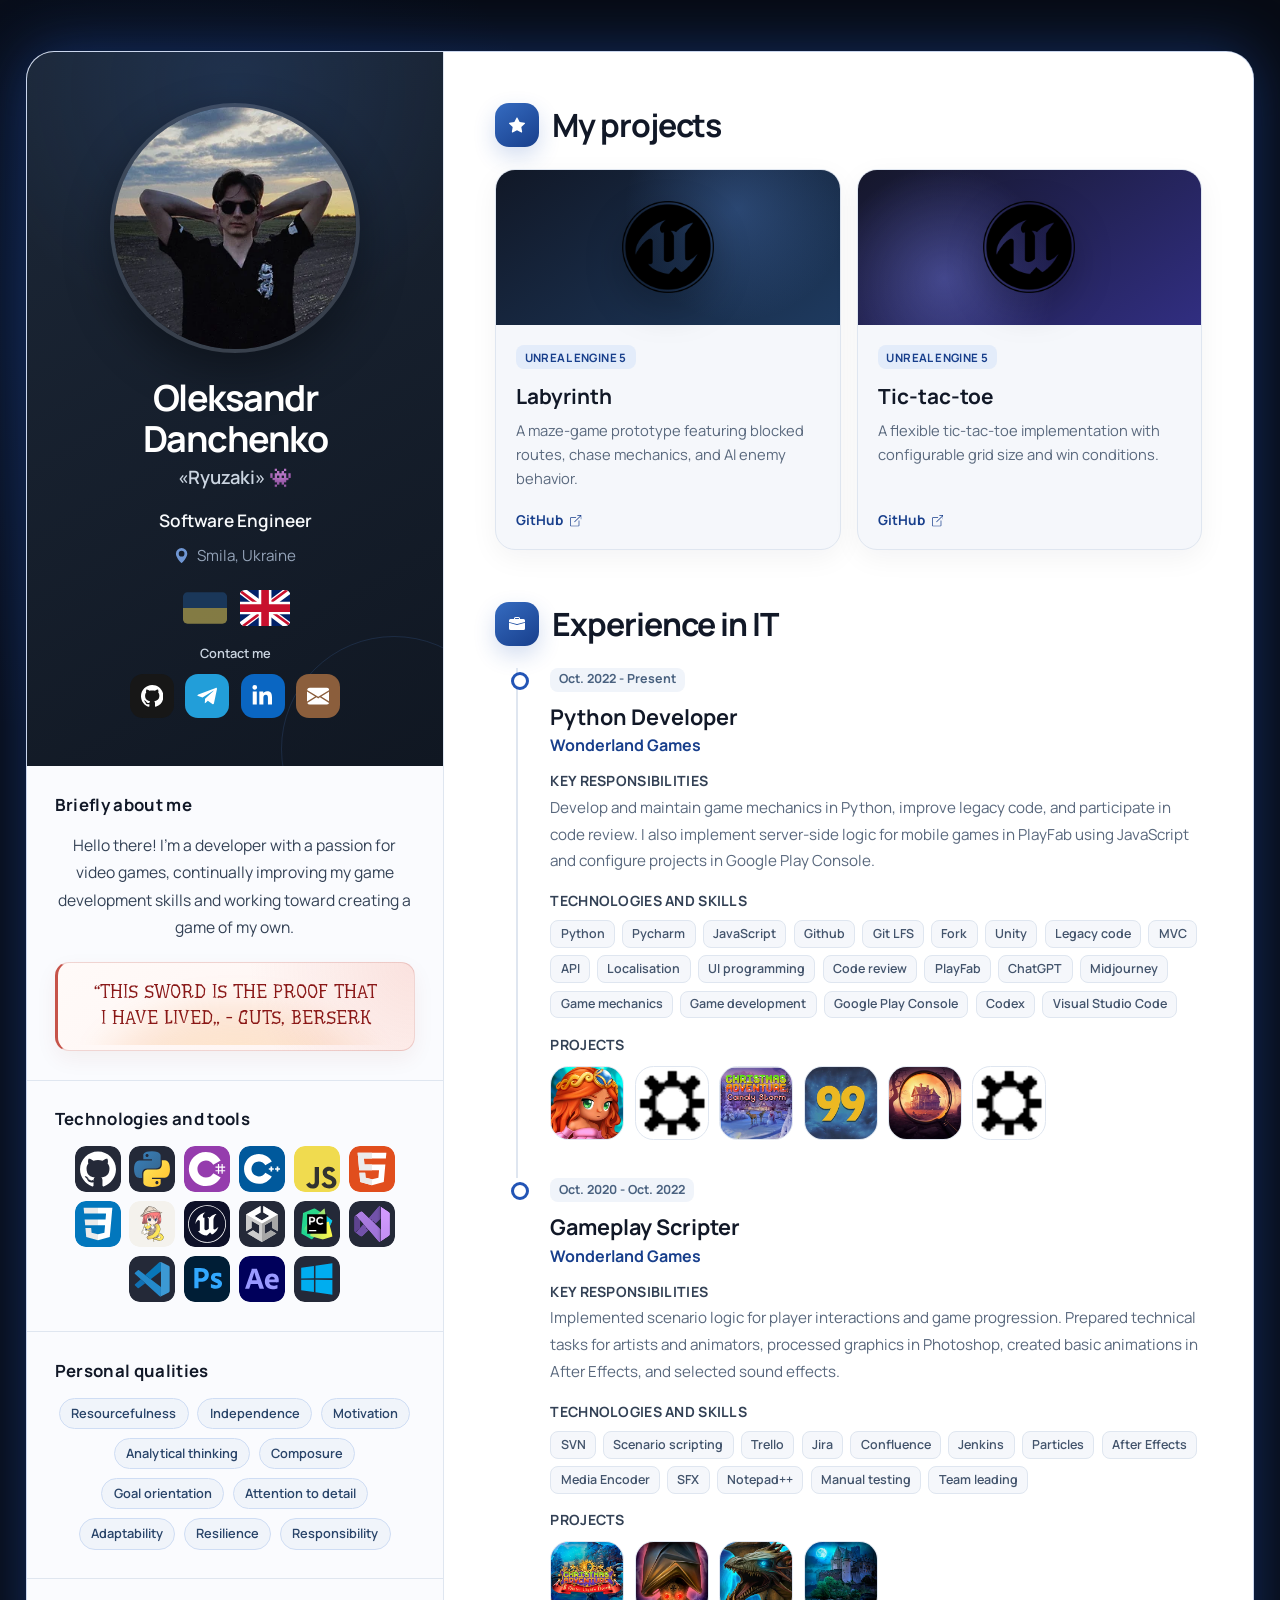
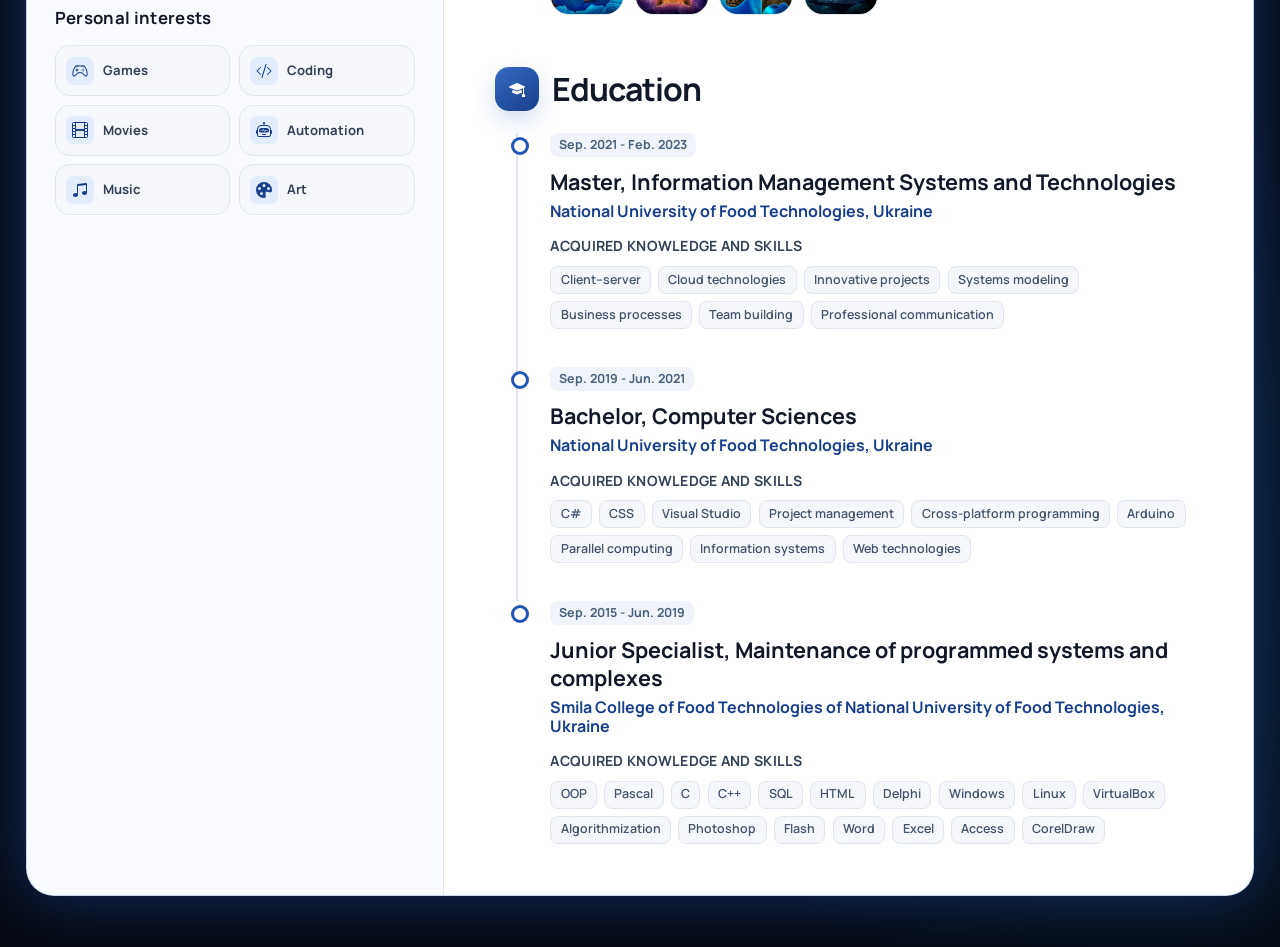
==== index.html @ a523bdf3 "Replace external icon resources with local SVGs - replaced Font Awesome, flags, and technology icons" ====
<!DOCTYPE html>
<html lang="en">

<head>
	<meta charset="UTF-8">
	<title id="title">Ryuzaki — Software Engineer</title>
	<link rel="icon" type="image/png" href="/res/img/icon.png">
	<meta name="viewport" content="width=device-width, initial-scale=1">
	<meta name="description" content="Portfolio and CV of Oleksandr Danchenko, a software engineer and game developer.">
	<meta name="theme-color" content="#0b1220">
	<link rel="preload" href="/config.json" as="fetch" crossorigin>
	<link rel="preload" href="/res/texts/en/texts.xml" as="fetch" type="application/xml" crossorigin>
	<link rel="preconnect" href="https://fonts.googleapis.com">
	<link rel="preconnect" href="https://fonts.gstatic.com" crossorigin>
	<link rel="stylesheet"
		href="https://fonts.googleapis.com/css2?family=Manrope:wght@400;500;600;700&amp;family=Underdog&amp;display=swap">
	<link rel="stylesheet" href="/style.css">
	<script src="/res/scripts/texts.js" async></script>
	<script src="/res/scripts/ambient.js" defer></script>
	<script src="/res/scripts/reveal.js" defer></script>
</head>

<body>
	<div class="wrapper">
		<aside class="intro" aria-label="Profile">
			<header class="profile">
				<div class="photo">
					<img src="/res/img/avatar.webp"
						srcset="/res/img/avatar-320.webp 320w, /res/img/avatar.webp 512w"
						sizes="(max-width: 680px) 150px, (max-width: 980px) 170px, 250px"
						alt="Oleksandr Danchenko" width="512" height="512" fetchpriority="high">
				</div>
				<div class="bio">
					<h1 class="name" id="profile_bio_name"></h1>
					<p class="nick" id="profile_bio_nick"></p>
					<p class="profession" id="profile_bio_profession"></p>
					<div class="location">
						<svg class="icon" aria-hidden="true" focusable="false"><use href="/res/icons/site-icons.svg#location"></use></svg>
						<span id="profile_bio_location"></span>
					</div>
				</div>
				<div class="languages" role="group" aria-label="Вибір мови / Language selection">
					<button type="button" id="language_uk" data-language="uk"
						aria-label="Українська" aria-pressed="false" title="Українська">
						<img src="/res/icons/flags/ua.svg" alt="" width="48" height="34" aria-hidden="true">
					</button>
					<button type="button" id="language_en" data-language="en"
						aria-label="English" aria-pressed="false" title="English">
						<img src="/res/icons/flags/gb.svg" alt="" width="48" height="34" aria-hidden="true">
					</button>
				</div>
				<nav class="hero-contact" id="contact" aria-labelledby="intro_follow">
					<h2 class="title" id="intro_follow"></h2>
					<div class="box">
						<a class="github" href="https://github.com/ryuzak-i" target="_blank"
							rel="noopener noreferrer" aria-label="GitHub">
							<svg class="icon" aria-hidden="true" focusable="false"><use href="/res/icons/site-icons.svg#github"></use></svg>
						</a>
						<a class="telegram" href="https://t.me/ryu_zakl" target="_blank"
							rel="noopener noreferrer" aria-label="Telegram">
							<svg class="icon" aria-hidden="true" focusable="false"><use href="/res/icons/site-icons.svg#telegram"></use></svg>
						</a>
						<a class="linkedin" href="https://www.linkedin.com/in/ryu-zaki/" target="_blank"
							rel="noopener noreferrer" aria-label="LinkedIn">
							<svg class="icon" aria-hidden="true" focusable="false"><use href="/res/icons/site-icons.svg#linkedin"></use></svg>
						</a>
						<!-- https://www.mikemustaine.com/mmtools/files/mailTo.html -->
						<a class="mail"
							href="&#77;&#97;&#73;&#108;&#84;&#111;&#58;&#100;&#97;&#110;&#99;&#104;&#101;&#110;&#107;&#111;&#46;&#111;&#108;&#101;&#107;&#115;&#97;&#110;&#100;&#114;&#46;&#121;&#117;&#114;&#105;&#121;&#111;&#118;&#121;&#99;&#104;&#64;&#103;&#109;&#97;&#105;&#108;&#46;&#99;&#111;&#109;"
							aria-label="Email">
							<svg class="icon" aria-hidden="true" focusable="false"><use href="/res/icons/site-icons.svg#email"></use></svg>
						</a>
					</div>
				</nav>
			</header>
			<div class="intro-section about">
				<h2 class="title" id="intro_about"></h2>
				<p class="paragraph" id="intro_about_text"></p>
				<blockquote class="quote">
					<button type="button" class="quote-trigger" id="ambient_toggle" aria-pressed="false">
						<span id="intro_quote"></span>
					</button>
				</blockquote>
				<audio id="ambient" preload="none" loop>
					<source src="/res/audio/ambient.ogg" type="audio/ogg">
				</audio>
			</div>
			<div class="intro-section tech_stack">
				<h2 class="title" id="intro_tech_stack"></h2>
				<ul class="list">
					<li><img src="/res/icons/technologies/github.svg" alt="GitHub"></li>
					<li><img src="/res/icons/technologies/python.svg" alt="Python"></li>
					<li><img src="/res/icons/technologies/csharp.svg" alt="C#"></li>
					<li><img src="/res/icons/technologies/cpp.svg" alt="C++"></li>
					<li><img src="/res/icons/technologies/javascript.svg" alt="JavaScript"></li>
					<li><img src="/res/icons/technologies/html.svg" alt="HTML"></li>
					<li><img src="/res/icons/technologies/css.svg" alt="CSS"></li>
					<li><img src="/res/icons/technologies/renpy.svg" alt="Ren'Py"></li>
					<li><img src="/res/icons/technologies/unreal-engine.svg" alt="Unreal Engine"></li>
					<li><img src="/res/icons/technologies/unity.svg" alt="Unity"></li>
					<li><img src="/res/icons/technologies/pycharm.svg" alt="PyCharm"></li>
					<li><img src="/res/icons/technologies/visual-studio.svg" alt="Visual Studio"></li>
					<li><img src="/res/icons/technologies/vscode.svg" alt="Visual Studio Code"></li>
					<li><img src="/res/icons/technologies/photoshop.svg" alt="Photoshop"></li>
					<li><img src="/res/icons/technologies/after-effects.svg" alt="After Effects"></li>
					<li><img src="/res/icons/technologies/windows.svg" alt="Windows"></li>
				</ul>
			</div>
			<div class="intro-section soft_skills">
				<h2 class="title" id="intro_soft_skills"></h2>
				<ul class="list">
					<li id="intro_soft_skill_1"></li>
					<li id="intro_soft_skill_2"></li>
					<li id="intro_soft_skill_3"></li>
					<li id="intro_soft_skill_4"></li>
					<li id="intro_soft_skill_5"></li>
					<li id="intro_soft_skill_6"></li>
					<li id="intro_soft_skill_7"></li>
					<li id="intro_soft_skill_8"></li>
					<li id="intro_soft_skill_9"></li>
					<li id="intro_soft_skill_10"></li>
				</ul>
			</div>
			<div class="intro-section interests">
				<h2 class="title" id="detail_interests"></h2>
				<ul class="favor-list">
					<li>
						<svg class="icon" aria-hidden="true" focusable="false"><use href="/res/icons/site-icons.svg#games"></use></svg>
						<span id="detail_interests_games"></span>
					</li>
					<li>
						<svg class="icon" aria-hidden="true" focusable="false"><use href="/res/icons/site-icons.svg#coding"></use></svg>
						<span id="detail_interests_coding"></span>
					</li>
					<li>
						<svg class="icon" aria-hidden="true" focusable="false"><use href="/res/icons/site-icons.svg#movies"></use></svg>
						<span id="detail_interests_movies"></span>
					</li>
					<li>
						<svg class="icon" aria-hidden="true" focusable="false"><use href="/res/icons/site-icons.svg#technology"></use></svg>
						<span id="detail_interests_technologies"></span>
					</li>
					<li>
						<svg class="icon" aria-hidden="true" focusable="false"><use href="/res/icons/site-icons.svg#music"></use></svg>
						<span id="detail_interests_music"></span>
					</li>
					<li>
						<svg class="icon" aria-hidden="true" focusable="false"><use href="/res/icons/site-icons.svg#art"></use></svg>
						<span id="detail_interests_art"></span>
					</li>
				</ul>
			</div>
		</aside>
		<main class="detail">
			<section class="detail-section my_projects" aria-labelledby="detail_projects">
				<div class="detail-title">
					<div class="title-icon">
						<svg class="icon" aria-hidden="true" focusable="false"><use href="/res/icons/site-icons.svg#projects"></use></svg>
					</div>
					<h2 id="detail_projects"></h2>
				</div>
				<div class="detail-content project-grid">
					<article class="project">
						<a class="project-card" href="https://github.com/ryuzak-i/UE5_Labyrinth" target="_blank"
							rel="noopener noreferrer" aria-label="Labyrinth on GitHub">
							<div class="project-visual">
								<img src="/res/img/projects/other/unreal_engine.webp" alt="" width="256"
									height="256" decoding="async">
							</div>
							<div class="project-content">
								<span class="project-stack" id="detail_projects_1_engine"></span>
								<h3 class="project-title" id="detail_projects_1_title"></h3>
								<p class="project-description" id="detail_projects_1_descr"></p>
								<span class="project-cta"><span id="detail_projects_1_source"></span> <svg class="icon" aria-hidden="true" focusable="false"><use href="/res/icons/site-icons.svg#external-link"></use></svg></span>
							</div>
						</a>
					</article>
					<article class="project">
						<a class="project-card" href="https://github.com/ryuzak-i/UE5_TicTacToe" target="_blank"
							rel="noopener noreferrer" aria-label="Tic-tac-toe on GitHub">
							<div class="project-visual">
								<img src="/res/img/projects/other/unreal_engine.webp" alt="" width="256"
									height="256" loading="lazy" decoding="async">
							</div>
							<div class="project-content">
								<span class="project-stack" id="detail_projects_2_engine"></span>
								<h3 class="project-title" id="detail_projects_2_title"></h3>
								<p class="project-description" id="detail_projects_2_descr"></p>
								<span class="project-cta"><span id="detail_projects_2_source"></span> <svg class="icon" aria-hidden="true" focusable="false"><use href="/res/icons/site-icons.svg#external-link"></use></svg></span>
							</div>
						</a>
					</article>
				</div>
			</section>
			<div class="detail-section work">
				<div class="detail-title">
					<div class="title-icon">
						<svg class="icon" aria-hidden="true" focusable="false"><use href="/res/icons/site-icons.svg#work"></use></svg>
					</div>
					<h2 id="detail_work"></h2>
				</div>
				<div class="detail-content">
					<div class="timeline-block">
						<time id="detail_work_2_time"></time>
						<h3 id="detail_work_2_title"></h3>
						<a href="https://www.wonderland-games.com/" target="_blank" rel="noopener noreferrer">
							<p id="detail_work_2_subtitle_1"></p>
						</a>
						<p class="mid" id="detail_work_2_subtitle_2"></p>
						<p class="mida" id="detail_work_2_about"></p>
						<p class="mid" id="detail_work_2_subtitle_3"></p>
						<ul class="list">
							<li id="detail_work_2_skill_1"></li>
							<li id="detail_work_2_skill_2"></li>
							<li id="detail_work_2_skill_3"></li>
							<li id="detail_work_2_skill_4"></li>
							<li id="detail_work_2_skill_5"></li>
							<li id="detail_work_2_skill_6"></li>
							<li id="detail_work_2_skill_7"></li>
							<li id="detail_work_2_skill_8"></li>
							<li id="detail_work_2_skill_9"></li>
							<li id="detail_work_2_skill_10"></li>
							<li id="detail_work_2_skill_11"></li>
							<li id="detail_work_2_skill_12"></li>
							<li id="detail_work_2_skill_13"></li>
							<li id="detail_work_2_skill_14"></li>
							<li id="detail_work_2_skill_15"></li>
							<li id="detail_work_2_skill_16"></li>
							<li id="detail_work_2_skill_17"></li>
							<li id="detail_work_2_skill_18"></li>
							<li id="detail_work_2_skill_19"></li>
							<li id="detail_work_2_skill_20"></li>
							<li id="detail_work_2_skill_21"></li>
						</ul>
						<p class="mid" id="detail_work_2_subtitle_4"></p>
						<ul class="p_list">
							<li>
								<a href="https://www.wonderland-games.com/projects/the-dungeon-chronicles/"
									target="_blank" rel="noopener noreferrer">
									<img src="/res/img/projects/wonderland games/dungeon.webp"
										alt="The Dungeon Chronicles" width="256" height="256" loading="lazy" decoding="async">
								</a>
							</li>
							<li>
								<img src="/res/img/projects/wonderland games/mengine.webp" alt="Camelot 3"
									width="256" height="256" loading="lazy" decoding="async">
							</li>
							<li>
								<a href="https://www.wonderland-games.com/projects/christmas-adventure-candy-storm/"
									target="_blank" rel="noopener noreferrer">
									<img src="/res/img/projects/wonderland games/christmas.webp"
										alt="Christmas Adventure: Candy Storm" width="256" height="256" loading="lazy" decoding="async">
								</a>
							</li>
							<li>
								<a href="https://www.wonderland-games.com/projects/numberphile/" target="_blank"
									rel="noopener noreferrer">
									<img src="/res/img/projects/wonderland games/numberphile.webp"
										alt="Numberphile" width="256" height="256" loading="lazy" decoding="async">
								</a>
							</li>
							<li>
								<a href="https://www.wonderland-games.com/projects/the-wisbey-mystery/" target="_blank"
									rel="noopener noreferrer">
									<img src="/res/img/projects/wonderland games/wisbey.webp"
										alt="The Wisbey Mystery" width="256" height="256" loading="lazy" decoding="async">
								</a>
							</li>
							<li>
								<img src="/res/img/projects/wonderland games/mengine.webp" alt="Marjorie"
									width="256" height="256" loading="lazy" decoding="async">
							</li>
						</ul>
					</div>
					<div class="timeline-block">
						<time id="detail_work_1_time"></time>
						<h3 id="detail_work_1_title"></h3>
						<a href="https://www.wonderland-games.com/" target="_blank" rel="noopener noreferrer">
							<p id="detail_work_1_subtitle_1"></p>
						</a>
						<p class="mid" id="detail_work_1_subtitle_2"></p>
						<p class="mida" id="detail_work_1_about"></p>
						<p class="mid" id="detail_work_1_subtitle_3"></p>
						<ul class="list">
							<li id="detail_work_1_skill_1"></li>
							<li id="detail_work_1_skill_2"></li>
							<li id="detail_work_1_skill_3"></li>
							<li id="detail_work_1_skill_4"></li>
							<li id="detail_work_1_skill_5"></li>
							<li id="detail_work_1_skill_6"></li>
							<li id="detail_work_1_skill_7"></li>
							<li id="detail_work_1_skill_8"></li>
							<li id="detail_work_1_skill_9"></li>
							<li id="detail_work_1_skill_10"></li>
							<li id="detail_work_1_skill_11"></li>
							<li id="detail_work_1_skill_12"></li>
							<li id="detail_work_1_skill_13"></li>
						</ul>
						<p class="mid" id="detail_work_1_subtitle_4"></p>
						<ul class="p_list">
							<li>
								<a href="https://www.wonderland-games.com/projects/christmas-adventures-a-winter-nights-dream/"
									target="_blank" rel="noopener noreferrer">
									<img src="/res/img/projects/wonderland games/christmas_2.webp"
										alt="Christmas Adventures: A Winter Night’s Dream" width="256" height="256" loading="lazy" decoding="async">
								</a>
							</li>
							<li>
								<a href="https://www.wonderland-games.com/projects/pride-and-prejudice-blood-ties/"
									target="_blank" rel="noopener noreferrer">
									<img src="/res/img/projects/wonderland games/vampires.webp"
										alt="Pride and Prejudice: Blood Ties" width="256" height="256" loading="lazy" decoding="async">
								</a>
							</li>
							<li>
								<a href="https://www.wonderland-games.com/projects/camelot/" target="_blank"
									rel="noopener noreferrer">
									<img src="/res/img/projects/wonderland games/camelot.webp"
										alt="Camelot: Wrath of the Green Knight" width="256" height="256" loading="lazy" decoding="async">
								</a>
							</li>
							<li>
								<a href="https://www.wonderland-games.com/projects/camelot-2-the-holy-grail/"
									target="_blank" rel="noopener noreferrer">
									<img src="/res/img/projects/wonderland games/camelot_2.webp"
										alt="Camelot 2: The Holy Grail" width="256" height="256" loading="lazy" decoding="async">
								</a>
							</li>
						</ul>
					</div>
				</div>
			</div>
			<div class="detail-section edu">
				<div class="detail-title">
					<div class="title-icon">
						<svg class="icon" aria-hidden="true" focusable="false"><use href="/res/icons/site-icons.svg#education"></use></svg>
					</div>
					<h2 id="detail_education"></h2>
				</div>
				<div class="detail-content">
					<div class="timeline-block">
						<time id="detail_education_3_time"></time>
						<h3 id="detail_education_3_title"></h3>
						<a href="https://nuft.edu.ua/" target="_blank" rel="noopener noreferrer">
							<p id="detail_education_3_subtitle_1"></p>
						</a>
						<p class="mid" id="detail_education_3_subtitle_2"></p>
						<ul class="list">
							<li id="detail_education_3_skill_1"></li>
							<li id="detail_education_3_skill_2"></li>
							<li id="detail_education_3_skill_3"></li>
							<li id="detail_education_3_skill_4"></li>
							<li id="detail_education_3_skill_5"></li>
							<li id="detail_education_3_skill_6"></li>
							<li id="detail_education_3_skill_7"></li>
						</ul>
					</div>
					<div class="timeline-block">
						<time id="detail_education_2_time"></time>
						<h3 id="detail_education_2_title"></h3>
						<a href="https://nuft.edu.ua/" target="_blank" rel="noopener noreferrer">
							<p id="detail_education_2_subtitle_1"></p>
						</a>
						<p class="mid" id="detail_education_2_subtitle_2"></p>
						<ul class="list">
							<li id="detail_education_2_skill_1"></li>
							<li id="detail_education_2_skill_2"></li>
							<li id="detail_education_2_skill_3"></li>
							<li id="detail_education_2_skill_4"></li>
							<li id="detail_education_2_skill_5"></li>
							<li id="detail_education_2_skill_6"></li>
							<li id="detail_education_2_skill_7"></li>
							<li id="detail_education_2_skill_8"></li>
							<li id="detail_education_2_skill_9"></li>
						</ul>
					</div>
					<div class="timeline-block">
						<time id="detail_education_1_time"></time>
						<h3 id="detail_education_1_title"></h3>
						<a href="https://www.stxt.com.ua/" target="_blank" rel="noopener noreferrer">
							<p id="detail_education_1_subtitle_1"></p>
						</a>
						<p class="mid" id="detail_education_1_subtitle_2"></p>
						<ul class="list">
							<li id="detail_education_1_skill_1"></li>
							<li id="detail_education_1_skill_2"></li>
							<li id="detail_education_1_skill_3"></li>
							<li id="detail_education_1_skill_4"></li>
							<li id="detail_education_1_skill_5"></li>
							<li id="detail_education_1_skill_6"></li>
							<li id="detail_education_1_skill_7"></li>
							<li id="detail_education_1_skill_8"></li>
							<li id="detail_education_1_skill_9"></li>
							<li id="detail_education_1_skill_10"></li>
							<li id="detail_education_1_skill_11"></li>
							<li id="detail_education_1_skill_12"></li>
							<li id="detail_education_1_skill_13"></li>
							<li id="detail_education_1_skill_14"></li>
							<li id="detail_education_1_skill_15"></li>
							<li id="detail_education_1_skill_16"></li>
							<li id="detail_education_1_skill_17"></li>
						</ul>
					</div>
				</div>
			</div>
			<!-- <div class="detail-section tool-skill">
				<div class="detail-title">
					<div class="title-icon">
						<svg class="icon" aria-hidden="true" focusable="false"><use href="/res/icons/site-icons.svg#tools"></use></svg>
					</div>
					<span id="detail_tools"></span>
				</div>
				<div class="detail-content">
					<ul class="tool-list">
						<li>
							<svg viewbox="0 0 100 100">
								<circle cx="50" cy="50" r="45"></circle>
								<circle class="cbar" cx="50" cy="50" r="45" style="--percent: 0.90"></circle>
							</svg>
							<span class="tl-name" id="detail_tools_github"></span>
						</li>
						<li>
							<svg viewbox="0 0 100 100">
								<circle cx="50" cy="50" r="45"></circle>
								<circle class="cbar" cx="50" cy="50" r="45" style="--percent: 0.85"></circle>
							</svg>
							<span class="tl-name" id="detail_tools_svn"></span>
						</li>
						<li>
							<svg viewbox="0 0 100 100">
								<circle cx="50" cy="50" r="45"></circle>
								<circle class="cbar" cx="50" cy="50" r="45" style="--percent: 0.85"></circle>
							</svg>
							<span class="tl-name" id="detail_tools_photoshop"></span>
						</li>
						<li>
							<svg viewbox="0 0 100 100">
								<circle cx="50" cy="50" r="45"></circle>
								<circle class="cbar" cx="50" cy="50" r="45" style="--percent: 0.90"></circle>
							</svg>
							<span class="tl-name" id="detail_tools_aftereffects"></span>
						</li>
						<li>
							<svg viewbox="0 0 100 100">
								<circle cx="50" cy="50" r="45"></circle>
								<circle class="cbar" cx="50" cy="50" r="45" style="--percent: 0.85"></circle>
							</svg>
							<span class="tl-name" id="detail_tools_jira"></span>
						</li>
						<li>
							<svg viewbox="0 0 100 100">
								<circle cx="50" cy="50" r="45"></circle>
								<circle class="cbar" cx="50" cy="50" r="45" style="--percent: 0.80"></circle>
							</svg>
							<span class="tl-name" id="detail_tools_confluence"></span>
						</li>
						<li>
							<svg viewbox="0 0 100 100">
								<circle cx="50" cy="50" r="45"></circle>
								<circle class="cbar" cx="50" cy="50" r="45" style="--percent: 0.70"></circle>
							</svg>
							<span class="tl-name" id="detail_tools_jenkins"></span>
						</li>
						<li>
							<svg viewbox="0 0 100 100">
								<circle cx="50" cy="50" r="45"></circle>
								<circle class="cbar" cx="50" cy="50" r="45" style="--percent: 0.85"></circle>
							</svg>
							<span class="tl-name" id="detail_tools_playfab"></span>
						</li>
					</ul>
				</div>
			</div> -->
		</main>
	</div>
</body>

</html>
---- style.css ----
:root {
    --page-background: #070b14;
    --surface: #ffffff;
    --surface-soft: #f5f7fb;
    --surface-blue: #f0f4fa;
    --ink: #111827;
    --ink-soft: #334155;
    --muted: #59687d;
    --line: #dfe6f0;
    --accent: #2254b5;
    --accent-dark: #183f8c;
    --accent-soft: #e3ecfa;
    --profile: #101722;
    --profile-soft: #1c2737;
    --glow: rgba(34, 84, 181, 0.48);
    --danger-soft: #fff4f2;
    --danger: #9f1d18;
    --github: #171717;
    --telegram: #229ed9;
    --linkedin: #0a66c2;
    --mail: #8b5e3c;
    --motion-fast: 220ms;
    --motion-base: 320ms;
    --motion-slow: 720ms;
    --ease-standard: cubic-bezier(0.2, 0.8, 0.2, 1);
    --ease-emphasized: cubic-bezier(0.22, 1, 0.36, 1);
}

html {
    scroll-behavior: smooth;
    -webkit-text-size-adjust: 100%;
    font-family: "Manrope", "Segoe UI", sans-serif;
    line-height: 1.15;
    color: var(--ink);
    background: var(--page-background);
}

* {
    box-sizing: border-box;
}

button {
    font: inherit;
}

.icon {
    display: inline-block;
    flex-shrink: 0;
    width: 1em;
    height: 1em;
    fill: currentColor;
    vertical-align: -0.125em;
}

[hidden] {
    display: none !important;
}

body {
    min-height: 100vh;
    margin: 0;
    padding: clamp(1rem, 4vw, 3.5rem) 1rem;
    background:
        radial-gradient(circle at 12% 12%, rgba(34, 84, 181, 0.16), transparent 28rem),
        radial-gradient(circle at 88% 85%, rgba(14, 165, 233, 0.1), transparent 30rem),
        var(--page-background);
}

a {
    color: inherit;
}

a:focus-visible,
button:focus-visible {
    outline: 3px solid #5b83c2;
    outline-offset: 4px;
}

.wrapper {
    display: grid;
    grid-template-columns: minmax(300px, 34%) minmax(0, 1fr);
    width: min(1320px, 96vw);
    margin: 0 auto;
    overflow: hidden;
    border: 1px solid rgba(34, 84, 181, 0.24);
    border-radius: 28px;
    background: var(--surface);
    box-shadow: 0 0 60px var(--glow);
    animation: bg-anim 7s ease-in-out infinite alternate;
}

/* Profile and hero */
.intro {
    min-width: 0;
    border-right: 1px solid var(--line);
    background: #fafbfe;
}

.profile {
    position: relative;
    padding: clamp(2rem, 4vw, 3.5rem) 2rem 3rem;
    overflow: hidden;
    color: white;
    text-align: center;
    background:
        radial-gradient(circle at 50% 5%, rgba(53, 107, 192, 0.18), transparent 16rem),
        linear-gradient(150deg, var(--profile-soft), var(--profile));
}

.profile::after {
    position: absolute;
    right: -4rem;
    bottom: -6rem;
    width: 14rem;
    height: 14rem;
    border: 1px solid rgba(79, 127, 202, 0.18);
    border-radius: 50%;
    content: "";
}

.photo {
    position: relative;
    z-index: 1;
    width: min(250px, 76%);
    margin: 0 auto;
}

.photo img {
    display: block;
    width: 100%;
    height: auto;
    aspect-ratio: 1 / 1;
    object-fit: cover;
    border: 4px solid rgba(255, 255, 255, 0.14);
    border-radius: 50%;
    box-shadow: 0 18px 45px rgba(0, 0, 0, 0.38);
}

.bio {
    position: relative;
    z-index: 1;
}

.bio .name {
    min-height: 1.15em;
    margin: 1.5rem 0 0;
    font-size: clamp(1.8rem, 3vw, 2.25rem);
    line-height: 1.15;
    letter-spacing: -0.04em;
}

.bio .nick {
    min-height: 1.4em;
    margin: 0.45rem 0 0;
    color: #cbd5e1;
    font-size: 1.15rem;
    font-weight: 600;
}

.bio .profession {
    min-height: 1.4em;
    margin: 1.15rem 0 0;
    color: #f8fafc;
    font-size: 1.08rem;
    font-weight: 600;
}

.bio .location {
    display: flex;
    align-items: center;
    justify-content: center;
    gap: 0.45rem;
    min-height: 1.4em;
    margin-top: 0.6rem;
    color: #94a3b8;
    font-size: 0.95rem;
}

.bio .location .icon {
    color: #6f96d3;
}

.languages {
    position: relative;
    z-index: 1;
    display: flex;
    align-items: center;
    justify-content: center;
    gap: 0.8rem;
    margin-top: 1.5rem;
}

.languages button {
    width: 48px;
    height: 34px;
    padding: 0;
    border: 0;
    border-radius: 5px;
    background-color: transparent;
    cursor: pointer;
    filter: saturate(0.55);
    opacity: 0.52;
    transform: scale(0.92);
    transform-origin: center;
    transition: filter var(--motion-base) var(--ease-standard), opacity var(--motion-base) var(--ease-standard), transform var(--motion-base) var(--ease-standard);
}

.languages img {
    display: block;
    width: 100%;
    height: 100%;
    border-radius: inherit;
    object-fit: cover;
}

.languages button:hover {
    filter: saturate(0.8);
    opacity: 0.8;
}

.languages button.is-active {
    filter: none;
    opacity: 1;
    transform: scale(1.06);
}

.languages button:disabled {
    cursor: wait;
}

.hero-contact {
    position: relative;
    z-index: 1;
    margin-top: 1.35rem;
}

.hero-contact .title {
    min-height: 1.25em;
    margin: 0 0 0.75rem;
    color: #cbd5e1;
    font-size: 0.8rem;
    font-weight: 600;
}

/* Left-column sections */
.intro-section {
    padding: 1.8rem 1.75rem;
}

.intro-section + .intro-section {
    border-top: 1px solid var(--line);
}

.intro-section .title {
    min-height: 1.25em;
    margin: 0 0 1rem;
    color: var(--ink);
    font-size: 1.05rem;
    font-weight: 700;
    letter-spacing: 0.02em;
}

.about .paragraph {
    min-height: 7em;
    margin: 0;
    color: var(--ink-soft);
    font-size: 0.98rem;
    line-height: 1.75;
    text-align: center;
}

.about .quote {
    margin: 1.25rem 0 0;
    padding: 0.3rem;
    border: 1px solid rgba(159, 29, 24, 0.16);
    border-left: 3px solid #c65349;
    border-radius: 14px;
    color: rgba(125, 0, 0, 0.9);
    background:
        radial-gradient(circle at 100% 0, rgba(220, 107, 95, 0.14), transparent 45%),
        linear-gradient(145deg, #fffaf8, var(--danger-soft));
    box-shadow: 0 8px 22px rgba(127, 29, 24, 0.06);
    font-family: "Underdog", cursive;
    font-size: clamp(1.05rem, 1.4vw, 1.15rem);
    line-height: 1.45;
    letter-spacing: 0.035em;
    text-align: center;
    text-wrap: balance;
    text-transform: uppercase;
}

.quote-trigger {
    position: relative;
    width: 100%;
    min-height: 3.2em;
    margin: 0;
    padding: 0.8rem 0.85rem;
    overflow: hidden;
    appearance: none;
    border: 0;
    border-radius: 10px;
    color: inherit;
    background: none;
    cursor: pointer;
    font: inherit;
    line-height: inherit;
    text-align: inherit;
    text-transform: inherit;
    touch-action: manipulation;
    transition: filter var(--motion-fast) var(--ease-standard), transform var(--motion-fast) var(--ease-standard);
    animation: burn 1.15s ease-in-out infinite alternate;
}

.quote-trigger::before {
    position: absolute;
    z-index: 0;
    inset: 24% 4% -45%;
    border-radius: 50%;
    background: radial-gradient(
        ellipse at center bottom,
        rgba(255, 196, 91, 0.3),
        rgba(236, 118, 12, 0.14) 45%,
        transparent 72%
    );
    content: "";
    filter: blur(9px);
    pointer-events: none;
    transform-origin: center bottom;
    animation: ember-glow 2.4s ease-in-out infinite alternate;
}

.quote-trigger span {
    position: relative;
    z-index: 1;
}

.quote-trigger:hover {
    filter: saturate(1.12);
}

.quote-trigger:active {
    transform: scale(0.985);
}

.intro-section.tech_stack .list,
.intro-section.soft_skills .list {
    display: flex;
    flex-wrap: wrap;
    justify-content: center;
    gap: 0.55rem;
    margin: 0;
    padding: 0;
    list-style: none;
}

.intro-section.soft_skills .list {
    min-height: 9.5rem;
}

.intro-section.tech_stack .list > li {
    display: flex;
}

.intro-section.tech_stack .list img {
    display: block;
    width: 46px;
    height: 46px;
    border-radius: 11px;
    transform-origin: center;
    transition: transform var(--motion-fast) var(--ease-standard), filter var(--motion-fast) var(--ease-standard);
}

.intro-section.tech_stack .list img:hover {
    filter: brightness(1.06);
    transform: scale(1.07);
}

.intro-section.soft_skills .list > li {
    padding: 0.45rem 0.7rem;
    border: 1px solid #cfddf4;
    border-radius: 999px;
    color: #294469;
    background: var(--surface-blue);
    font-size: 0.8rem;
    font-weight: 600;
    transform-origin: center;
    transition: border-color var(--motion-fast) var(--ease-standard), color var(--motion-fast) var(--ease-standard), transform var(--motion-fast) var(--ease-standard);
}

.intro-section.soft_skills .list > li:hover {
    border-color: #9fb7dc;
    color: var(--accent-dark);
    transform: scale(1.035);
}

.hero-contact .box {
    display: flex;
    justify-content: center;
    gap: 0.7rem;
}

.hero-contact .box a {
    display: inline-flex;
    align-items: center;
    justify-content: center;
    width: 44px;
    height: 44px;
    border-radius: 13px;
    color: white;
    text-decoration: none;
    transform-origin: center;
    transition: border-radius var(--motion-base) var(--ease-standard), transform var(--motion-base) var(--ease-standard), box-shadow var(--motion-base) var(--ease-standard);
}

.hero-contact .box a:hover {
    border-radius: 50%;
    transform: scale(1.08);
    box-shadow: 0 10px 22px rgba(15, 23, 42, 0.18);
}

.hero-contact .box .icon {
    width: 1.4rem;
    height: 1.4rem;
}

.hero-contact .github {
    background: var(--github);
}

.hero-contact .telegram {
    background: var(--telegram);
}

.hero-contact .linkedin {
    background: var(--linkedin);
}

.hero-contact .mail {
    background: var(--mail);
}

/* Main content */
.detail {
    min-width: 0;
    padding: clamp(2rem, 4vw, 3.5rem);
    background: var(--surface);
}

.detail-section {
    scroll-margin-top: 2rem;
}

.detail-section:not(:last-child) {
    margin-bottom: 3.25rem;
}

.detail-title {
    display: flex;
    align-items: center;
    gap: 0.85rem;
}

.detail-title h2 {
    margin: 0;
    color: var(--ink);
    font-size: clamp(1.55rem, 3vw, 2rem);
    line-height: 1.2;
    letter-spacing: -0.035em;
}

.title-icon {
    display: inline-flex;
    flex: 0 0 44px;
    align-items: center;
    justify-content: center;
    width: 44px;
    height: 44px;
    border-radius: 14px;
    color: white;
    background: linear-gradient(145deg, #356bc0, var(--accent-dark));
    box-shadow: 0 9px 22px rgba(34, 84, 181, 0.2);
    transition: border-radius var(--motion-base) var(--ease-standard);
}

.detail-section:hover .title-icon {
    border-radius: 50%;
}

.detail-content {
    margin-top: 1.35rem;
}

/* Featured projects */
.project-grid {
    display: grid;
    grid-template-columns: repeat(2, minmax(0, 1fr));
    gap: 1rem;
}

.project {
    min-width: 0;
}

.project-card {
    display: flex;
    flex-direction: column;
    height: 100%;
    overflow: hidden;
    border: 1px solid var(--line);
    border-radius: 20px;
    background: var(--surface-soft);
    text-decoration: none;
    box-shadow: 0 8px 28px rgba(15, 23, 42, 0.05);
    transform-origin: center;
    transition: border-color var(--motion-base) var(--ease-standard), box-shadow var(--motion-base) var(--ease-standard), transform var(--motion-base) var(--ease-standard);
}

.project-card:hover {
    border-color: #b3c6e5;
    box-shadow: 0 18px 38px rgba(34, 84, 181, 0.12);
    transform: scale(1.015);
}

.project-visual {
    display: flex;
    align-items: center;
    justify-content: center;
    min-height: 155px;
    background:
        radial-gradient(circle at 70% 25%, rgba(79, 127, 202, 0.34), transparent 7rem),
        linear-gradient(145deg, #111827, #1e3a5f);
}

.project:nth-child(2) .project-visual {
    background:
        radial-gradient(circle at 25% 70%, rgba(129, 140, 248, 0.36), transparent 7rem),
        linear-gradient(145deg, #15172b, #312e81);
}

.project-visual img {
    display: block;
    width: 92px;
    height: 92px;
    border-radius: 22px;
    filter: drop-shadow(0 14px 18px rgba(0, 0, 0, 0.28));
    transform-origin: center;
    transition: transform var(--motion-base) var(--ease-emphasized);
}

.project-card:hover .project-visual img {
    transform: scale(1.08);
}

.project-content {
    display: flex;
    flex: 1;
    flex-direction: column;
    align-items: flex-start;
    min-height: 14rem;
    padding: 1.25rem;
}

.project-stack {
    display: inline-flex;
    padding: 0.35rem 0.55rem;
    border-radius: 8px;
    color: var(--accent-dark);
    background: var(--accent-soft);
    font-size: 0.72rem;
    font-weight: 700;
    letter-spacing: 0.035em;
    text-transform: uppercase;
}

.project-title {
    margin: 0.85rem 0 0;
    font-size: 1.3rem;
    line-height: 1.25;
}

.project-description {
    flex: 1;
    margin: 0.55rem 0 0;
    color: var(--muted);
    font-size: 0.92rem;
    line-height: 1.65;
}

.project-cta {
    display: inline-flex;
    align-items: center;
    gap: 0.45rem;
    margin-top: 1rem;
    color: var(--accent-dark);
    font-size: 0.85rem;
    font-weight: 700;
}

.project-cta .icon {
    width: 0.72rem;
    height: 0.72rem;
    transition: transform var(--motion-fast) var(--ease-standard);
}

.project-card:hover .project-cta .icon {
    transform: translate(2px, -2px);
}

/* Experience and education timelines */
.work .detail-content,
.edu .detail-content {
    margin-left: 1.35rem;
}

.timeline-block {
    position: relative;
    padding: 0 0 2.4rem 2rem;
    border-left: 2px solid var(--line);
}

.timeline-block:last-child {
    padding-bottom: 0;
    border-left-color: transparent;
}

.timeline-block::before {
    position: absolute;
    top: 0.25rem;
    left: -7px;
    width: 12px;
    height: 12px;
    border: 3px solid var(--accent);
    border-radius: 50%;
    background: white;
    content: "";
    transition: border-color var(--motion-base) var(--ease-standard), transform var(--motion-base) var(--ease-standard);
}

.timeline-block:hover::before {
    border-color: #5b83c2;
    transform: scale(1.15);
    animation: circle 1.2s infinite;
}

.timeline-block time {
    display: inline-flex;
    padding: 0.3rem 0.55rem;
    border-radius: 8px;
    color: #49617f;
    background: var(--surface-blue);
    font-size: 0.78rem;
    font-weight: 700;
}

.timeline-block h3 {
    margin: 0.7rem 0 0;
    color: var(--ink);
    font-size: 1.35rem;
    line-height: 1.3;
    transition: color var(--motion-fast) var(--ease-standard);
}

.timeline-block:hover h3 {
    color: var(--accent-dark);
}

.timeline-block > a {
    color: var(--accent-dark);
    font-weight: 700;
    text-decoration: none;
}

.timeline-block > a:hover {
    text-decoration: underline;
    text-underline-offset: 3px;
}

.timeline-block p {
    margin: 0.35rem 0 0;
}

.timeline-block .mid {
    margin-top: 1.15rem;
    color: var(--ink-soft);
    font-size: 0.88rem;
    font-weight: 700;
    letter-spacing: 0.02em;
    text-transform: uppercase;
}

.timeline-block .mida {
    max-width: 72ch;
    color: var(--muted);
    font-size: 0.95rem;
    line-height: 1.75;
}

.timeline-block .list {
    display: flex;
    flex-wrap: wrap;
    gap: 0.45rem;
    margin: 0.7rem 0 0;
    padding: 0;
    list-style: none;
}

.timeline-block .list > li {
    padding: 0.36rem 0.58rem;
    border: 1px solid var(--line);
    border-radius: 8px;
    color: #43546c;
    background: var(--surface-soft);
    font-size: 0.78rem;
    font-weight: 600;
    transform-origin: center;
    transition: border-color var(--motion-fast) var(--ease-standard), color var(--motion-fast) var(--ease-standard), transform var(--motion-fast) var(--ease-standard);
}

.timeline-block .list > li:hover {
    border-color: #b3c6e5;
    color: var(--accent-dark);
    transform: scale(1.035);
}

.timeline-block .p_list {
    display: flex;
    flex-wrap: wrap;
    gap: 0.65rem;
    margin: 0.8rem 0 0;
    padding: 0;
    list-style: none;
}

.timeline-block .p_list li,
.timeline-block .p_list a {
    display: flex;
}

.timeline-block .p_list img {
    display: block;
    width: 74px;
    height: 74px;
    border: 1px solid var(--line);
    border-radius: 25%;
    object-fit: cover;
    transform-origin: center;
    transition: border-color var(--motion-fast) var(--ease-standard), border-radius var(--motion-base) var(--ease-standard), box-shadow var(--motion-fast) var(--ease-standard), transform var(--motion-base) var(--ease-emphasized);
}

.timeline-block .p_list img:hover {
    border-color: #b3c6e5;
    border-radius: 30%;
    box-shadow: 0 10px 22px rgba(34, 84, 181, 0.13);
    transform: scale(1.12);
}

/* Interests */
.favor-list {
    display: grid;
    grid-template-columns: repeat(2, minmax(0, 1fr));
    gap: 0.55rem;
    margin: 0;
    padding: 0;
    list-style: none;
}

.favor-list > li {
    display: flex;
    align-items: center;
    gap: 0.55rem;
    min-width: 0;
    padding: 0.65rem;
    border: 1px solid var(--line);
    border-radius: 14px;
    color: var(--ink-soft);
    background: var(--surface-soft);
    transform-origin: center;
    transition: border-color var(--motion-base) var(--ease-standard), color var(--motion-base) var(--ease-standard), transform var(--motion-base) var(--ease-standard);
}

.favor-list > li:hover {
    border-color: #b3c6e5;
    color: var(--accent-dark);
    transform: scale(1.035);
}

.favor-list .icon {
    flex: 0 0 28px;
    box-sizing: border-box;
    width: 28px;
    height: 28px;
    padding: 6px;
    border-radius: 8px;
    color: var(--accent-dark);
    background: var(--accent-soft);
}

.favor-list span {
    overflow-wrap: anywhere;
    font-size: 0.82rem;
    font-weight: 700;
}

/* Page entrance and scroll reveal */
.reveal-enabled .reveal-target {
    opacity: 0;
    transform: translateY(18px);
    transition: opacity var(--motion-slow) var(--ease-emphasized), transform var(--motion-slow) var(--ease-emphasized);
    will-change: opacity, transform;
}

.reveal-enabled .reveal-target.is-visible {
    opacity: 1;
    transform: translateY(0);
    will-change: auto;
}

.bio,
.languages,
.hero-contact {
    animation: hero-enter var(--motion-slow) var(--ease-emphasized) both;
}

.bio {
    animation-delay: 120ms;
}

.languages {
    animation-delay: 240ms;
}

.hero-contact {
    animation-delay: 360ms;
}

@keyframes bg-anim {
    from {
        box-shadow: 0 0 42px rgba(34, 84, 181, 0.32);
    }

    to {
        box-shadow: 0 0 100px rgba(34, 84, 181, 0.56);
    }
}

@keyframes hero-enter {
    from {
        opacity: 0;
        transform: translateY(14px) scale(0.985);
    }

    to {
        opacity: 1;
        transform: translateY(0) scale(1);
    }
}

@keyframes hero-fade {
    from {
        opacity: 0;
    }

    to {
        opacity: 1;
    }
}

@keyframes burn {
    0% {
        text-shadow:
            0 0 2px rgba(255, 252, 210, 0.95),
            0 -2px 5px rgba(254, 211, 110, 0.8),
            -1px -5px 9px rgba(255, 142, 43, 0.58),
            2px -8px 14px rgba(205, 70, 6, 0.3),
            0 1px 2px rgba(89, 14, 10, 0.24);
    }

    38% {
        text-shadow:
            0 0 3px rgba(255, 252, 210, 1),
            1px -3px 6px rgba(254, 204, 92, 0.9),
            2px -6px 10px rgba(255, 126, 31, 0.65),
            -2px -10px 16px rgba(205, 70, 6, 0.34),
            0 1px 2px rgba(89, 14, 10, 0.2);
    }

    72% {
        text-shadow:
            0 0 2px rgba(255, 249, 194, 0.95),
            -1px -2px 5px rgba(255, 191, 72, 0.84),
            -2px -7px 11px rgba(236, 92, 18, 0.6),
            2px -9px 15px rgba(180, 48, 8, 0.32),
            0 1px 2px rgba(89, 14, 10, 0.24);
    }

    100% {
        text-shadow:
            0 0 3px rgba(255, 252, 210, 1),
            0 -3px 7px rgba(254, 211, 110, 0.88),
            1px -6px 10px rgba(255, 142, 43, 0.63),
            -2px -11px 17px rgba(205, 70, 6, 0.36),
            0 1px 2px rgba(89, 14, 10, 0.2);
    }
}

@keyframes ember-glow {
    from {
        opacity: 0.2;
        transform: scale(0.94, 0.86);
    }

    to {
        opacity: 0.42;
        transform: scale(1.04, 1);
    }
}

@keyframes circle {
    from {
        box-shadow: 0 0 0 0 rgba(34, 84, 181, 0.5);
    }

    to {
        box-shadow: 0 0 0 7px rgba(34, 84, 181, 0);
    }
}

@media (max-width: 980px) {
    body {
        padding: 1rem;
    }

    .wrapper {
        grid-template-columns: 1fr;
        width: min(860px, 100%);
    }

    .intro {
        display: grid;
        grid-template-columns: repeat(2, minmax(0, 1fr));
        border-right: 0;
        border-bottom: 1px solid var(--line);
    }

    .profile {
        display: grid;
        grid-column: 1 / -1;
        grid-template-columns: 150px minmax(0, 1fr);
        align-items: center;
        column-gap: 2rem;
        text-align: left;
    }

    .photo {
        grid-row: 1 / 4;
        width: 170px;
        margin: 0;
    }

    .bio .name {
        margin-top: 0;
    }

    .bio .location,
    .languages {
        justify-content: flex-start;
    }

    .hero-contact {
        text-align: left;
    }

    .hero-contact .box {
        justify-content: flex-start;
    }

    .about {
        border-right: 1px solid var(--line);
    }

    .soft_skills {
        border-right: 1px solid var(--line);
    }

    .detail {
        padding: clamp(1.5rem, 5vw, 3rem);
    }
}

@media (max-width: 680px) {
    body {
        padding: 0;
    }

    .wrapper {
        width: 100%;
        border: 0;
        border-radius: 0;
    }

    .intro {
        display: block;
    }

    .profile {
        display: block;
        padding: 2.25rem 1.25rem;
        text-align: center;
    }

    .photo {
        width: 150px;
        margin: 0 auto;
    }

    .bio .name {
        margin-top: 1.25rem;
    }

    .bio .location,
    .languages {
        justify-content: center;
    }

    .hero-contact {
        text-align: center;
    }

    .hero-contact .box {
        justify-content: center;
    }

    .about {
        border-right: 0;
    }

    .soft_skills {
        border-right: 0;
    }

    .intro-section {
        padding: 1.6rem 1.25rem;
    }

    .detail {
        padding: 2rem 1.2rem;
    }

    .detail-section:not(:last-child) {
        margin-bottom: 2.75rem;
    }

    .project-grid {
        grid-template-columns: 1fr;
    }

    .work .detail-content,
    .edu .detail-content {
        margin-left: 0.4rem;
    }

    .timeline-block {
        padding-left: 1.4rem;
    }

    .timeline-block .mida {
        line-height: 1.65;
    }

}

@media (max-width: 480px) {
    .about .quote {
        font-size: 1rem;
        letter-spacing: 0.025em;
    }

    .quote-trigger {
        min-height: 3em;
        padding: 0.7rem 0.55rem;
    }

    .favor-list {
        gap: 0.4rem;
    }

    .favor-list > li {
        gap: 0.4rem;
        padding: 0.5rem;
        border-radius: 11px;
    }

    .favor-list .icon {
        flex-basis: 24px;
        width: 24px;
        height: 24px;
        padding: 5px;
        border-radius: 7px;
    }

    .favor-list span {
        font-size: 0.75rem;
        line-height: 1.25;
    }
}

@media (prefers-reduced-motion: reduce) {
    html {
        scroll-behavior: auto;
    }

    .bio,
    .languages,
    .hero-contact {
        animation-name: hero-fade;
        animation-duration: var(--motion-base);
        animation-delay: 0ms;
    }

    .reveal-enabled .reveal-target {
        transform: none;
        transition: opacity var(--motion-base) linear;
    }

}
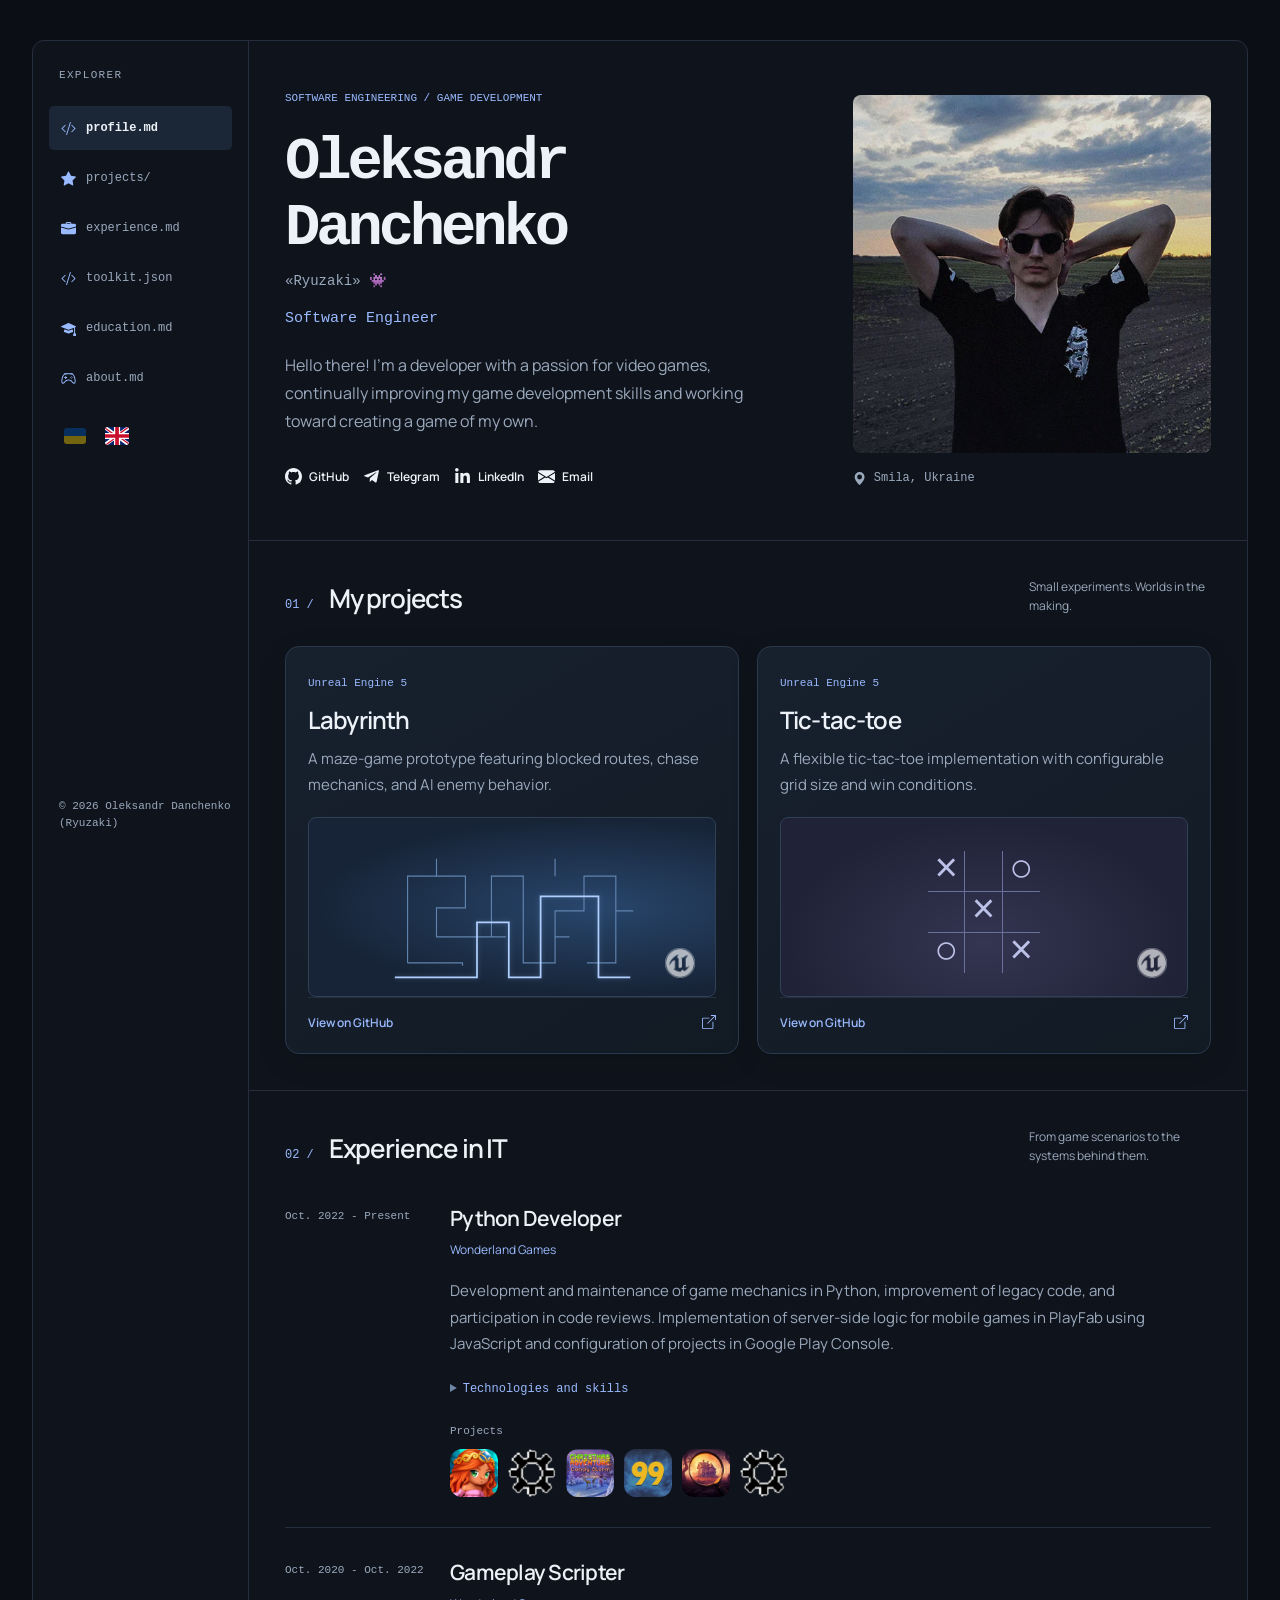
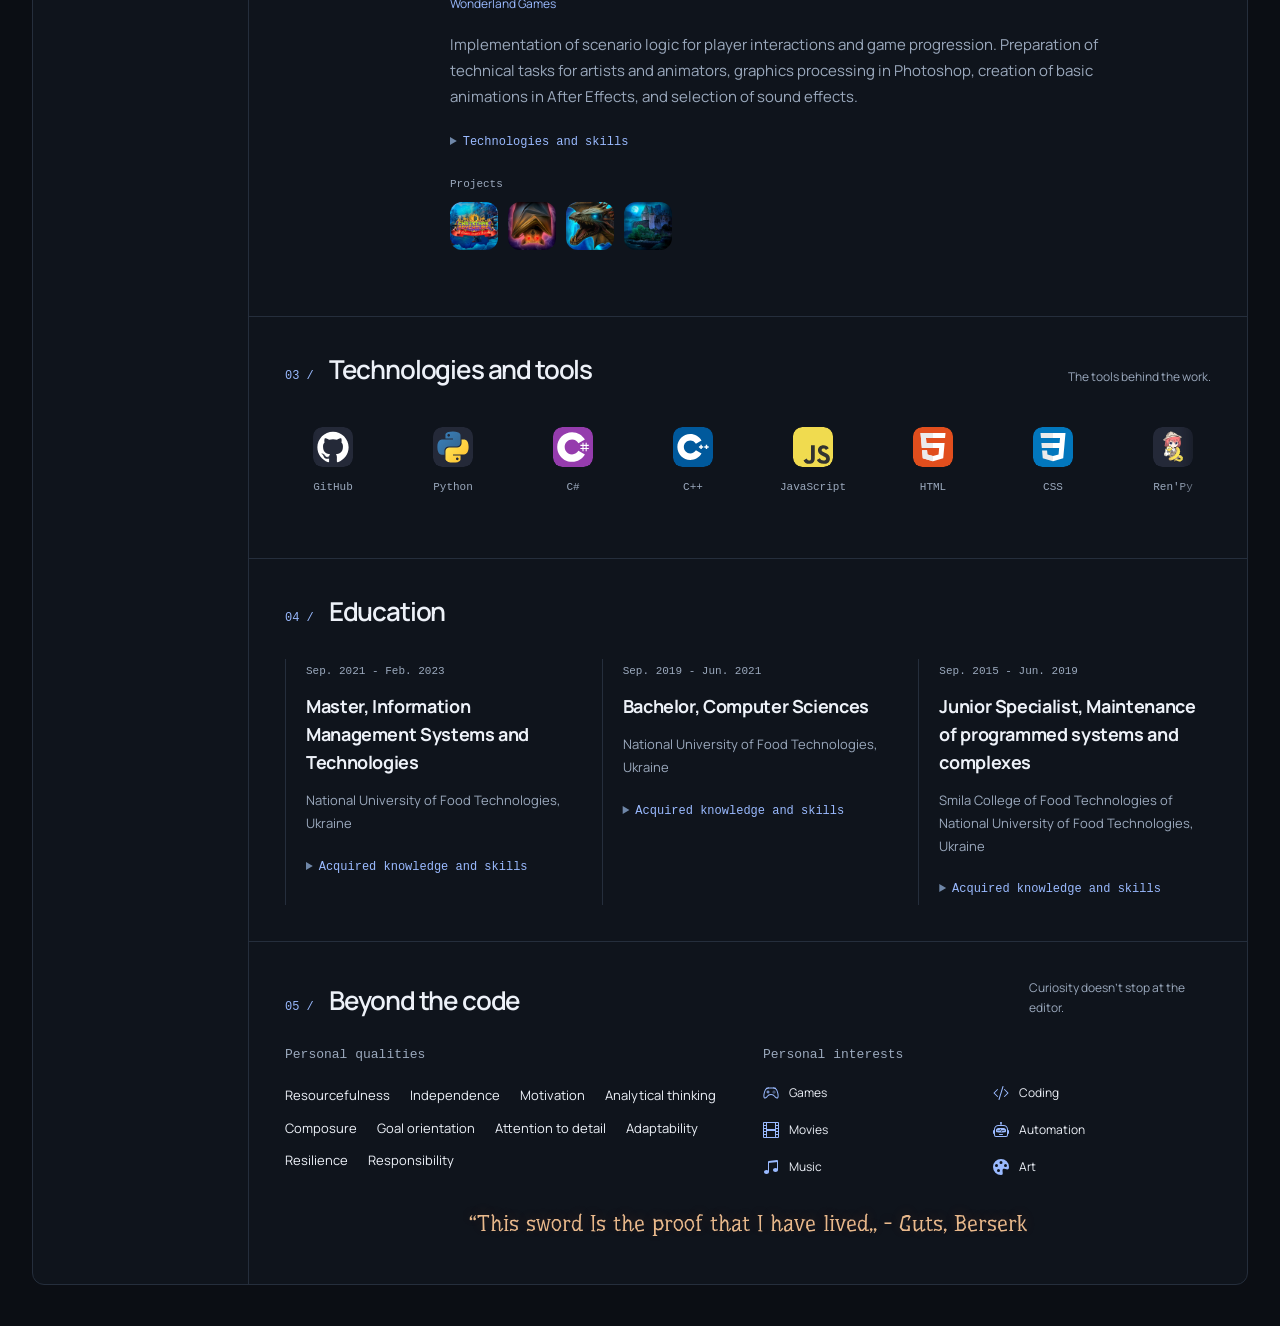
==== commit a81be6a0: "feat: redesign portfolio with the Workspace layout - Make Workspace the main responsive page with lo" ====
--- a/index.html
+++ b/index.html
@@ -1,478 +1,599 @@
 <!DOCTYPE html>
-<html lang="en">
-
-<head>
-	<meta charset="UTF-8">
-	<title id="title">Ryuzaki — Software Engineer</title>
-	<link rel="icon" type="image/png" href="/res/img/icon.png">
-	<meta name="viewport" content="width=device-width, initial-scale=1">
-	<meta name="description" content="Portfolio and CV of Oleksandr Danchenko, a software engineer and game developer.">
-	<meta name="theme-color" content="#0b1220">
-	<link rel="preload" href="/config.json" as="fetch" crossorigin>
-	<link rel="preload" href="/res/texts/en/texts.xml" as="fetch" type="application/xml" crossorigin>
-	<link rel="preconnect" href="https://fonts.googleapis.com">
-	<link rel="preconnect" href="https://fonts.gstatic.com" crossorigin>
-	<link rel="stylesheet"
+<html class="workspace-root" lang="en" prefix="og: https://ogp.me/ns#">
+	<head>
+		<meta charset="UTF-8">
+		<title data-i18n="page.title">Oleksandr Danchenko (Ryuzaki) — Software Engineer</title>
+		<link rel="icon" type="image/png" href="/res/img/favicon.png">
+		<meta name="viewport" content="width=device-width, initial-scale=1">
+		<meta name="description" content="Portfolio of Oleksandr Danchenko (Ryuzaki), a software engineer and game developer working with Python, JavaScript, Unity, and Unreal Engine.">
+		<meta name="robots" content="noindex, nofollow">
+		<meta name="theme-color" content="#0b0e14">
+		<link rel="canonical" href="https://ryuzak-i.github.io/">
+		<meta property="og:type" content="website">
+		<meta property="og:url" content="https://ryuzak-i.github.io/">
+		<meta property="og:title" content="Oleksandr Danchenko (Ryuzaki) — Software Engineer">
+		<meta property="og:description" content="Portfolio of Oleksandr Danchenko (Ryuzaki), a software engineer and game developer working with Python, JavaScript, Unity, and Unreal Engine.">
+		<meta property="og:image" content="https://ryuzak-i.github.io/res/img/seo/portfolio-preview.png">
+		<meta property="og:image:secure_url" content="https://ryuzak-i.github.io/res/img/seo/portfolio-preview.png">
+		<meta property="og:image:type" content="image/png">
+		<meta property="og:image:width" content="1200">
+		<meta property="og:image:height" content="630">
+		<meta property="og:image:alt" content="Oleksandr Danchenko — Software Engineer portfolio">
+		<meta property="og:site_name" content="Ryuzaki Portfolio">
+		<meta property="og:locale" content="en_US">
+		<meta property="og:locale:alternate" content="uk_UA">
+		<meta name="twitter:card" content="summary_large_image">
+		<meta name="twitter:title" content="Oleksandr Danchenko (Ryuzaki) — Software Engineer">
+		<meta name="twitter:description" content="Portfolio of Oleksandr Danchenko (Ryuzaki), a software engineer and game developer working with Python, JavaScript, Unity, and Unreal Engine.">
+		<meta name="twitter:image" content="https://ryuzak-i.github.io/res/img/seo/portfolio-preview.png">
+		<meta name="twitter:image:alt" content="Oleksandr Danchenko — Software Engineer portfolio">
+		<link rel="preload" href="/config.json" as="fetch" crossorigin>
+		<link rel="preload" href="/res/locales/en/translations.xml" as="fetch" type="application/xml" crossorigin>
+		<link rel="preconnect" href="https://fonts.googleapis.com">
+		<link rel="preconnect" href="https://fonts.gstatic.com" crossorigin>
+		<link rel="stylesheet"
 		href="https://fonts.googleapis.com/css2?family=Manrope:wght@400;500;600;700&amp;family=Underdog&amp;display=swap">
-	<link rel="stylesheet" href="/style.css">
-	<script src="/res/scripts/texts.js" async></script>
-	<script src="/res/scripts/ambient.js" defer></script>
-	<script src="/res/scripts/reveal.js" defer></script>
-</head>
-
-<body>
-	<div class="wrapper">
-		<aside class="intro" aria-label="Profile">
-			<header class="profile">
-				<div class="photo">
-					<img src="/res/img/avatar.webp"
-						srcset="/res/img/avatar-320.webp 320w, /res/img/avatar.webp 512w"
-						sizes="(max-width: 680px) 150px, (max-width: 980px) 170px, 250px"
-						alt="Oleksandr Danchenko" width="512" height="512" fetchpriority="high">
-				</div>
-				<div class="bio">
-					<h1 class="name" id="profile_bio_name"></h1>
-					<p class="nick" id="profile_bio_nick"></p>
-					<p class="profession" id="profile_bio_profession"></p>
-					<div class="location">
-						<svg class="icon" aria-hidden="true" focusable="false"><use href="/res/icons/site-icons.svg#location"></use></svg>
-						<span id="profile_bio_location"></span>
-					</div>
-				</div>
-				<div class="languages" role="group" aria-label="Вибір мови / Language selection">
-					<button type="button" id="language_uk" data-language="uk"
+		<link rel="stylesheet" href="/style.css">
+		<script src="/res/scripts/localization.js" async></script>
+		<script src="/res/scripts/ambient-audio.js" defer></script>
+		<script src="/res/scripts/site-interactions.js" defer></script>
+		<script src="/res/scripts/technology-strip.js" defer></script>
+	</head>
+	<body class="portfolio-page theme-workspace" id="top">
+		<a class="skip-link" href="#main-content">
+			<span data-i18n="portfolio.skip">Skip to content</span>
+		</a>
+		<div class="portfolio-layout">
+			<aside class="workspace-explorer" aria-labelledby="explorer-heading">
+				<h2 id="explorer-heading" data-i18n="portfolio.explorer">Explorer</h2>
+				<nav aria-label="Page navigation" data-i18n-label="portfolio.navigation">
+					<a href="#profile">
+						<svg class="icon" aria-hidden="true" focusable="false"><use href="/res/icons/site-icons.svg#coding"></use></svg>
+						<span data-i18n="portfolio.file.profile">profile.md</span>
+					</a>
+					<a href="#projects">
+						<svg class="icon" aria-hidden="true" focusable="false"><use href="/res/icons/site-icons.svg#projects"></use></svg>
+						<span data-i18n="portfolio.file.projects">projects/</span>
+					</a>
+					<a href="#experience">
+						<svg class="icon" aria-hidden="true" focusable="false"><use href="/res/icons/site-icons.svg#experience"></use></svg>
+						<span data-i18n="portfolio.file.experience">experience.md</span>
+					</a>
+					<a href="#tools">
+						<svg class="icon" aria-hidden="true" focusable="false"><use href="/res/icons/site-icons.svg#coding"></use></svg>
+						<span data-i18n="portfolio.file.tools">toolkit.json</span>
+					</a>
+					<a href="#education">
+						<svg class="icon" aria-hidden="true" focusable="false"><use href="/res/icons/site-icons.svg#education"></use></svg>
+						<span data-i18n="portfolio.file.education">education.md</span>
+					</a>
+					<a href="#about">
+						<svg class="icon" aria-hidden="true" focusable="false"><use href="/res/icons/site-icons.svg#games"></use></svg>
+						<span data-i18n="portfolio.file.about">about.md</span>
+					</a>
+				</nav>
+				<div class="language-switcher" role="group" aria-label="Вибір мови / Language selection">
+					<button type="button" class="language-switcher-button" data-language="uk"
 						aria-label="Українська" aria-pressed="false" title="Українська">
 						<img src="/res/icons/flags/ua.svg" alt="" width="48" height="34" aria-hidden="true">
 					</button>
-					<button type="button" id="language_en" data-language="en"
+					<button type="button" class="language-switcher-button" data-language="en"
 						aria-label="English" aria-pressed="false" title="English">
 						<img src="/res/icons/flags/gb.svg" alt="" width="48" height="34" aria-hidden="true">
 					</button>
 				</div>
-				<nav class="hero-contact" id="contact" aria-labelledby="intro_follow">
-					<h2 class="title" id="intro_follow"></h2>
-					<div class="box">
-						<a class="github" href="https://github.com/ryuzak-i" target="_blank"
+				<p class="sidebar-copyright" data-i18n="portfolio.footer.copyright">© 2026 Oleksandr Danchenko (Ryuzaki)</p>
+			</aside>
+			<main id="main-content" tabindex="-1">
+				<section class="hero" id="profile" aria-labelledby="profile-name" data-reveal>
+					<div class="hero-copy">
+						<p class="eyebrow" data-i18n="portfolio.hero.eyebrow">Software engineering / Game development</p>
+						<h1 id="profile-name" data-i18n="profile.name">Oleksandr Danchenko</h1>
+						<div class="hero-signature">
+							<span data-i18n="profile.alias">«Ryuzaki» 👾</span>
+						</div>
+						<p class="hero-role" data-i18n="profile.role">Software Engineer</p>
+						<p class="hero-description" data-i18n="about.description">Hello there! I'm a developer with a passion for video games, continually improving my game development skills and working toward creating a game of my own.</p>
+						<nav class="contact-section" aria-labelledby="contact-heading">
+							<h2 class="contact-heading visually-hidden" id="contact-heading" data-i18n="contact.heading">Contact me</h2>
+							<div class="contact-links">
+								<a class="contact-link contact-link--github" href="https://github.com/ryuzak-i" target="_blank"
 							rel="noopener noreferrer" aria-label="GitHub">
-							<svg class="icon" aria-hidden="true" focusable="false"><use href="/res/icons/site-icons.svg#github"></use></svg>
-						</a>
-						<a class="telegram" href="https://t.me/ryu_zakl" target="_blank"
+									<svg class="icon" aria-hidden="true" focusable="false">
+										<use href="/res/icons/site-icons.svg#github"></use>
+									</svg>
+									<span data-i18n="portfolio.tool.github">GitHub</span>
+								</a>
+								<a class="contact-link contact-link--telegram" href="https://t.me/ryu_zakl" target="_blank"
 							rel="noopener noreferrer" aria-label="Telegram">
-							<svg class="icon" aria-hidden="true" focusable="false"><use href="/res/icons/site-icons.svg#telegram"></use></svg>
-						</a>
-						<a class="linkedin" href="https://www.linkedin.com/in/ryu-zaki/" target="_blank"
+									<svg class="icon" aria-hidden="true" focusable="false">
+										<use href="/res/icons/site-icons.svg#telegram"></use>
+									</svg>
+									<span data-i18n="portfolio.contact.telegram">Telegram</span>
+								</a>
+								<a class="contact-link contact-link--linkedin" href="https://www.linkedin.com/in/ryu-zaki/" target="_blank"
 							rel="noopener noreferrer" aria-label="LinkedIn">
-							<svg class="icon" aria-hidden="true" focusable="false"><use href="/res/icons/site-icons.svg#linkedin"></use></svg>
-						</a>
-						<!-- https://www.mikemustaine.com/mmtools/files/mailTo.html -->
-						<a class="mail"
+									<svg class="icon" aria-hidden="true" focusable="false">
+										<use href="/res/icons/site-icons.svg#linkedin"></use>
+									</svg>
+									<span data-i18n="portfolio.contact.linkedin">LinkedIn</span>
+								</a>
+								<a class="contact-link contact-link--email"
 							href="&#77;&#97;&#73;&#108;&#84;&#111;&#58;&#100;&#97;&#110;&#99;&#104;&#101;&#110;&#107;&#111;&#46;&#111;&#108;&#101;&#107;&#115;&#97;&#110;&#100;&#114;&#46;&#121;&#117;&#114;&#105;&#121;&#111;&#118;&#121;&#99;&#104;&#64;&#103;&#109;&#97;&#105;&#108;&#46;&#99;&#111;&#109;"
 							aria-label="Email">
-							<svg class="icon" aria-hidden="true" focusable="false"><use href="/res/icons/site-icons.svg#email"></use></svg>
-						</a>
-					</div>
-				</nav>
-			</header>
-			<div class="intro-section about">
-				<h2 class="title" id="intro_about"></h2>
-				<p class="paragraph" id="intro_about_text"></p>
-				<blockquote class="quote">
-					<button type="button" class="quote-trigger" id="ambient_toggle" aria-pressed="false">
-						<span id="intro_quote"></span>
-					</button>
-				</blockquote>
-				<audio id="ambient" preload="none" loop>
-					<source src="/res/audio/ambient.ogg" type="audio/ogg">
-				</audio>
-			</div>
-			<div class="intro-section tech_stack">
-				<h2 class="title" id="intro_tech_stack"></h2>
-				<ul class="list">
-					<li><img src="/res/icons/technologies/github.svg" alt="GitHub"></li>
-					<li><img src="/res/icons/technologies/python.svg" alt="Python"></li>
-					<li><img src="/res/icons/technologies/csharp.svg" alt="C#"></li>
-					<li><img src="/res/icons/technologies/cpp.svg" alt="C++"></li>
-					<li><img src="/res/icons/technologies/javascript.svg" alt="JavaScript"></li>
-					<li><img src="/res/icons/technologies/html.svg" alt="HTML"></li>
-					<li><img src="/res/icons/technologies/css.svg" alt="CSS"></li>
-					<li><img src="/res/icons/technologies/renpy.svg" alt="Ren'Py"></li>
-					<li><img src="/res/icons/technologies/unreal-engine.svg" alt="Unreal Engine"></li>
-					<li><img src="/res/icons/technologies/unity.svg" alt="Unity"></li>
-					<li><img src="/res/icons/technologies/pycharm.svg" alt="PyCharm"></li>
-					<li><img src="/res/icons/technologies/visual-studio.svg" alt="Visual Studio"></li>
-					<li><img src="/res/icons/technologies/vscode.svg" alt="Visual Studio Code"></li>
-					<li><img src="/res/icons/technologies/photoshop.svg" alt="Photoshop"></li>
-					<li><img src="/res/icons/technologies/after-effects.svg" alt="After Effects"></li>
-					<li><img src="/res/icons/technologies/windows.svg" alt="Windows"></li>
-				</ul>
-			</div>
-			<div class="intro-section soft_skills">
-				<h2 class="title" id="intro_soft_skills"></h2>
-				<ul class="list">
-					<li id="intro_soft_skill_1"></li>
-					<li id="intro_soft_skill_2"></li>
-					<li id="intro_soft_skill_3"></li>
-					<li id="intro_soft_skill_4"></li>
-					<li id="intro_soft_skill_5"></li>
-					<li id="intro_soft_skill_6"></li>
-					<li id="intro_soft_skill_7"></li>
-					<li id="intro_soft_skill_8"></li>
-					<li id="intro_soft_skill_9"></li>
-					<li id="intro_soft_skill_10"></li>
-				</ul>
-			</div>
-			<div class="intro-section interests">
-				<h2 class="title" id="detail_interests"></h2>
-				<ul class="favor-list">
-					<li>
-						<svg class="icon" aria-hidden="true" focusable="false"><use href="/res/icons/site-icons.svg#games"></use></svg>
-						<span id="detail_interests_games"></span>
-					</li>
-					<li>
-						<svg class="icon" aria-hidden="true" focusable="false"><use href="/res/icons/site-icons.svg#coding"></use></svg>
-						<span id="detail_interests_coding"></span>
-					</li>
-					<li>
-						<svg class="icon" aria-hidden="true" focusable="false"><use href="/res/icons/site-icons.svg#movies"></use></svg>
-						<span id="detail_interests_movies"></span>
-					</li>
-					<li>
-						<svg class="icon" aria-hidden="true" focusable="false"><use href="/res/icons/site-icons.svg#technology"></use></svg>
-						<span id="detail_interests_technologies"></span>
-					</li>
-					<li>
-						<svg class="icon" aria-hidden="true" focusable="false"><use href="/res/icons/site-icons.svg#music"></use></svg>
-						<span id="detail_interests_music"></span>
-					</li>
-					<li>
-						<svg class="icon" aria-hidden="true" focusable="false"><use href="/res/icons/site-icons.svg#art"></use></svg>
-						<span id="detail_interests_art"></span>
-					</li>
-				</ul>
-			</div>
-		</aside>
-		<main class="detail">
-			<section class="detail-section my_projects" aria-labelledby="detail_projects">
-				<div class="detail-title">
-					<div class="title-icon">
-						<svg class="icon" aria-hidden="true" focusable="false"><use href="/res/icons/site-icons.svg#projects"></use></svg>
-					</div>
-					<h2 id="detail_projects"></h2>
-				</div>
-				<div class="detail-content project-grid">
-					<article class="project">
-						<a class="project-card" href="https://github.com/ryuzak-i/UE5_Labyrinth" target="_blank"
-							rel="noopener noreferrer" aria-label="Labyrinth on GitHub">
-							<div class="project-visual">
-								<img src="/res/img/projects/other/unreal_engine.webp" alt="" width="256"
+									<svg class="icon" aria-hidden="true" focusable="false">
+										<use href="/res/icons/site-icons.svg#email"></use>
+									</svg>
+									<span data-i18n="portfolio.email">Email</span>
+								</a>
+							</div>
+						</nav>
+					</div>
+					<figure class="hero-portrait">
+						<div class="portrait-frame">
+							<img src="/res/img/avatar.webp" srcset="/res/img/avatar-320.webp 320w, /res/img/avatar.webp 512w" sizes="(max-width: 700px) 82vw, 420px" alt="Oleksandr Danchenko" width="512" height="512" fetchpriority="high">
+						</div>
+						<figcaption>
+							<svg class="icon" aria-hidden="true" focusable="false">
+								<use href="/res/icons/site-icons.svg#location"></use>
+							</svg>
+							<span data-i18n="profile.location">Smila, Ukraine</span>
+						</figcaption>
+					</figure>
+				</section>
+				<section class="content-section projects-section" id="projects" aria-labelledby="projects-heading">
+					<div class="section-heading" data-reveal>
+						<div class="section-title">
+							<span class="section-index" aria-hidden="true">01 /</span>
+							<h2 id="projects-heading" data-i18n="projects.heading">My projects</h2>
+						</div>
+						<p class="section-intro" data-i18n="portfolio.projects.intro">Small experiments. Worlds in the making.</p>
+					</div>
+					<div class="section-content project-grid">
+						<article class="project-item" data-reveal>
+							<a class="project-card" href="https://github.com/ryuzak-i/UE5_Labyrinth" target="_blank"
+							rel="noopener noreferrer">
+								<div class="project-details">
+									<span class="project-technology" data-i18n="projects.labyrinth.technology">Unreal Engine 5</span>
+									<h3 class="project-title" data-i18n="projects.labyrinth.title">Labyrinth</h3>
+									<p class="project-description" data-i18n="projects.labyrinth.description">A maze-game prototype featuring blocked routes, chase mechanics, and AI enemy behavior.</p>
+								</div>
+								<div class="project-thumbnail project-thumbnail--maze">
+									<svg class="maze-art" viewBox="0 0 420 240" fill="none" aria-hidden="true">
+										<path d="M30 190V40H130V95H80V145H175V40H230V190H285V100H335V40H390V190H340M30 190H125V195M80 40V10M175 145H200M285 40V10M285 145H310M390 100H420"/>
+										<path class="maze-route" d="M8 215H150V120H205V215H260V75H360V215H415"/>
+									</svg>
+									<div class="engine-mark">
+										<img src="/res/img/projects/placeholders/unreal-engine.webp" alt="" width="256"
 									height="256" decoding="async">
+									</div>
+								</div>
+								<span class="project-link-label">
+									<span data-i18n="portfolio.source">View on GitHub</span>
+									<svg class="icon" aria-hidden="true" focusable="false">
+										<use href="/res/icons/site-icons.svg#external-link"></use>
+									</svg>
+								</span>
+							</a>
+						</article>
+						<article class="project-item" data-reveal>
+							<a class="project-card" href="https://github.com/ryuzak-i/UE5_TicTacToe" target="_blank"
+							rel="noopener noreferrer">
+								<div class="project-details">
+									<span class="project-technology" data-i18n="projects.ticTacToe.technology">Unreal Engine 5</span>
+									<h3 class="project-title" data-i18n="projects.ticTacToe.title">Tic-tac-toe</h3>
+									<p class="project-description" data-i18n="projects.ticTacToe.description">A flexible tic-tac-toe implementation with configurable grid size and win conditions.</p>
+								</div>
+								<div class="project-thumbnail project-thumbnail--board">
+									<div class="board-art" aria-hidden="true">
+										<i>×</i>
+										<i></i>
+										<i>○</i>
+										<i></i>
+										<i>×</i>
+										<i></i>
+										<i>○</i>
+										<i></i>
+										<i>×</i>
+									</div>
+									<div class="engine-mark">
+										<img src="/res/img/projects/placeholders/unreal-engine.webp" alt="" width="256"
+									height="256" loading="lazy" decoding="async">
+									</div>
+								</div>
+								<span class="project-link-label">
+									<span data-i18n="portfolio.source">View on GitHub</span>
+									<svg class="icon" aria-hidden="true" focusable="false">
+										<use href="/res/icons/site-icons.svg#external-link"></use>
+									</svg>
+								</span>
+							</a>
+						</article>
+					</div>
+				</section>
+				<section class="content-section experience-section" id="experience" aria-labelledby="experience-heading">
+					<div class="section-heading" data-reveal>
+						<div class="section-title">
+							<span class="section-index" aria-hidden="true">02 /</span>
+							<h2 id="experience-heading" data-i18n="experience.heading">Experience in IT</h2>
+						</div>
+						<p class="section-intro" data-i18n="portfolio.experience.intro">From game scenarios to the systems behind them.</p>
+					</div>
+					<div class="section-content">
+						<article class="timeline-entry" data-reveal>
+							<p class="entry-period" data-i18n="experience.pythonDeveloper.period">Oct. 2022 - Present</p>
+							<div class="experience-body">
+								<h3 data-i18n="experience.pythonDeveloper.role">Python Developer</h3>
+								<a href="https://www.wonderland-games.com/" target="_blank" rel="noopener noreferrer">
+									<p data-i18n="experience.pythonDeveloper.company">Wonderland Games</p>
+								</a>
+								<p class="timeline-description" data-i18n="experience.pythonDeveloper.description">Development and maintenance of game mechanics in Python, improvement of legacy code, and participation in code reviews. Implementation of server-side logic for mobile games in PlayFab using JavaScript and configuration of projects in Google Play Console.</p>
+								<details class="entry-skills">
+									<summary data-i18n="experience.pythonDeveloper.skillsHeading">Technologies and skills</summary>
+									<ul class="skill-list">
+										<li data-i18n="experience.pythonDeveloper.skills.python">Python</li>
+										<li data-i18n="experience.pythonDeveloper.skills.pyCharm">Pycharm</li>
+										<li data-i18n="experience.pythonDeveloper.skills.javascript">JavaScript</li>
+										<li data-i18n="experience.pythonDeveloper.skills.github">Github</li>
+										<li data-i18n="experience.pythonDeveloper.skills.gitLfs">Git LFS</li>
+										<li data-i18n="experience.pythonDeveloper.skills.fork">Fork</li>
+										<li data-i18n="experience.pythonDeveloper.skills.unity">Unity</li>
+										<li data-i18n="experience.pythonDeveloper.skills.legacyCode">Legacy code</li>
+										<li data-i18n="experience.pythonDeveloper.skills.mvc">MVC</li>
+										<li data-i18n="experience.pythonDeveloper.skills.api">API</li>
+										<li data-i18n="experience.pythonDeveloper.skills.localization">Localisation</li>
+										<li data-i18n="experience.pythonDeveloper.skills.uiProgramming">UI programming</li>
+										<li data-i18n="experience.pythonDeveloper.skills.codeReview">Code review</li>
+										<li data-i18n="experience.pythonDeveloper.skills.playFab">PlayFab</li>
+										<li data-i18n="experience.pythonDeveloper.skills.chatGpt">ChatGPT</li>
+										<li data-i18n="experience.pythonDeveloper.skills.midjourney">Midjourney</li>
+										<li data-i18n="experience.pythonDeveloper.skills.gameMechanics">Game mechanics</li>
+										<li data-i18n="experience.pythonDeveloper.skills.gameDevelopment">Game development</li>
+										<li data-i18n="experience.pythonDeveloper.skills.googlePlayConsole">Google Play Console</li>
+										<li data-i18n="experience.pythonDeveloper.skills.codex">Codex</li>
+										<li data-i18n="experience.pythonDeveloper.skills.visualStudioCode">Visual Studio Code</li>
+									</ul>
+								</details>
+								<p class="timeline-subheading" data-i18n="experience.pythonDeveloper.projectsHeading">Projects</p>
+								<ul class="experience-project-list">
+									<li>
+										<a href="https://www.wonderland-games.com/projects/the-dungeon-chronicles/"
+									target="_blank" rel="noopener noreferrer">
+											<img src="/res/img/projects/wonderland-games/the-dungeon-chronicles.webp"
+										alt="The Dungeon Chronicles" width="256" height="256" loading="lazy" decoding="async">
+										</a>
+									</li>
+									<li>
+										<img src="/res/img/projects/wonderland-games/mengine.webp" alt="Camelot 3"
+									width="256" height="256" loading="lazy" decoding="async">
+									</li>
+									<li>
+										<a href="https://www.wonderland-games.com/projects/christmas-adventure-candy-storm/"
+									target="_blank" rel="noopener noreferrer">
+											<img src="/res/img/projects/wonderland-games/christmas-adventure-candy-storm.webp"
+										alt="Christmas Adventure: Candy Storm" width="256" height="256" loading="lazy" decoding="async">
+										</a>
+									</li>
+									<li>
+										<a href="https://www.wonderland-games.com/projects/numberphile/" target="_blank"
+									rel="noopener noreferrer">
+											<img src="/res/img/projects/wonderland-games/numberphile.webp"
+										alt="Numberphile" width="256" height="256" loading="lazy" decoding="async">
+										</a>
+									</li>
+									<li>
+										<a href="https://www.wonderland-games.com/projects/the-wisbey-mystery/" target="_blank"
+									rel="noopener noreferrer">
+											<img src="/res/img/projects/wonderland-games/the-wisbey-mystery.webp"
+										alt="The Wisbey Mystery" width="256" height="256" loading="lazy" decoding="async">
+										</a>
+									</li>
+									<li>
+										<img src="/res/img/projects/wonderland-games/mengine.webp" alt="Marjorie"
+									width="256" height="256" loading="lazy" decoding="async">
+									</li>
+								</ul>
 							</div>
-							<div class="project-content">
-								<span class="project-stack" id="detail_projects_1_engine"></span>
-								<h3 class="project-title" id="detail_projects_1_title"></h3>
-								<p class="project-description" id="detail_projects_1_descr"></p>
-								<span class="project-cta"><span id="detail_projects_1_source"></span> <svg class="icon" aria-hidden="true" focusable="false"><use href="/res/icons/site-icons.svg#external-link"></use></svg></span>
+						</article>
+						<article class="timeline-entry" data-reveal>
+							<p class="entry-period" data-i18n="experience.gameplayScripter.period">Oct. 2020 - Oct. 2022</p>
+							<div class="experience-body">
+								<h3 data-i18n="experience.gameplayScripter.role">Gameplay Scripter</h3>
+								<a href="https://www.wonderland-games.com/" target="_blank" rel="noopener noreferrer">
+									<p data-i18n="experience.gameplayScripter.company">Wonderland Games</p>
+								</a>
+								<p class="timeline-description" data-i18n="experience.gameplayScripter.description">Implementation of scenario logic for player interactions and game progression. Preparation of technical tasks for artists and animators, graphics processing in Photoshop, creation of basic animations in After Effects, and selection of sound effects.</p>
+								<details class="entry-skills">
+									<summary data-i18n="experience.gameplayScripter.skillsHeading">Technologies and skills</summary>
+									<ul class="skill-list">
+										<li data-i18n="experience.gameplayScripter.skills.svn">SVN</li>
+										<li data-i18n="experience.gameplayScripter.skills.scenarioScripting">Scenario scripting</li>
+										<li data-i18n="experience.gameplayScripter.skills.trello">Trello</li>
+										<li data-i18n="experience.gameplayScripter.skills.jira">Jira</li>
+										<li data-i18n="experience.gameplayScripter.skills.confluence">Confluence</li>
+										<li data-i18n="experience.gameplayScripter.skills.jenkins">Jenkins</li>
+										<li data-i18n="experience.gameplayScripter.skills.particles">Particles</li>
+										<li data-i18n="experience.gameplayScripter.skills.afterEffects">After Effects</li>
+										<li data-i18n="experience.gameplayScripter.skills.mediaEncoder">Media Encoder</li>
+										<li data-i18n="experience.gameplayScripter.skills.sfx">SFX</li>
+										<li data-i18n="experience.gameplayScripter.skills.notepadPlusPlus">Notepad++</li>
+										<li data-i18n="experience.gameplayScripter.skills.manualTesting">Manual testing</li>
+										<li data-i18n="experience.gameplayScripter.skills.teamLeadership">Team leading</li>
+									</ul>
+								</details>
+								<p class="timeline-subheading" data-i18n="experience.gameplayScripter.projectsHeading">Projects</p>
+								<ul class="experience-project-list">
+									<li>
+										<a href="https://www.wonderland-games.com/projects/christmas-adventures-a-winter-nights-dream/"
+									target="_blank" rel="noopener noreferrer">
+											<img src="/res/img/projects/wonderland-games/christmas-adventures-winter-nights-dream.webp"
+										alt="Christmas Adventures: A Winter Night’s Dream" width="256" height="256" loading="lazy" decoding="async">
+										</a>
+									</li>
+									<li>
+										<a href="https://www.wonderland-games.com/projects/pride-and-prejudice-blood-ties/"
+									target="_blank" rel="noopener noreferrer">
+											<img src="/res/img/projects/wonderland-games/pride-and-prejudice-blood-ties.webp"
+										alt="Pride and Prejudice: Blood Ties" width="256" height="256" loading="lazy" decoding="async">
+										</a>
+									</li>
+									<li>
+										<a href="https://www.wonderland-games.com/projects/camelot/" target="_blank"
+									rel="noopener noreferrer">
+											<img src="/res/img/projects/wonderland-games/camelot-wrath-of-the-green-knight.webp"
+										alt="Camelot: Wrath of the Green Knight" width="256" height="256" loading="lazy" decoding="async">
+										</a>
+									</li>
+									<li>
+										<a href="https://www.wonderland-games.com/projects/camelot-2-the-holy-grail/"
+									target="_blank" rel="noopener noreferrer">
+											<img src="/res/img/projects/wonderland-games/camelot-2-the-holy-grail.webp"
+										alt="Camelot 2: The Holy Grail" width="256" height="256" loading="lazy" decoding="async">
+										</a>
+									</li>
+								</ul>
 							</div>
-						</a>
-					</article>
-					<article class="project">
-						<a class="project-card" href="https://github.com/ryuzak-i/UE5_TicTacToe" target="_blank"
-							rel="noopener noreferrer" aria-label="Tic-tac-toe on GitHub">
-							<div class="project-visual">
-								<img src="/res/img/projects/other/unreal_engine.webp" alt="" width="256"
-									height="256" loading="lazy" decoding="async">
+						</article>
+					</div>
+				</section>
+				<section class="content-section technologies-section" id="tools">
+					<div class="section-heading" data-reveal>
+						<div class="section-title">
+							<span class="section-index" aria-hidden="true">03 /</span>
+							<h2 id="technologies-heading" data-i18n="technologies.heading">Technologies and tools</h2>
+						</div>
+						<p class="section-intro" data-i18n="portfolio.tools.intro">The tools behind the work.</p>
+					</div>
+					<div class="technology-strip" data-technology-strip data-reveal>
+						<div class="technology-strip-viewport" role="region" aria-labelledby="technologies-heading" tabindex="0">
+							<div class="technology-strip-track">
+		<ul class="technology-list">
+								<li>
+									<img src="/res/icons/technologies/github.svg" alt="" width="44" height="44" loading="lazy">
+									<span data-i18n="portfolio.tool.github">GitHub</span>
+								</li>
+								<li>
+									<img src="/res/icons/technologies/python.svg" alt="" width="44" height="44" loading="lazy">
+									<span data-i18n="portfolio.tool.python">Python</span>
+								</li>
+								<li>
+									<img src="/res/icons/technologies/csharp.svg" alt="" width="44" height="44" loading="lazy">
+									<span data-i18n="portfolio.tool.csharp">C#</span>
+								</li>
+								<li>
+									<img src="/res/icons/technologies/cpp.svg" alt="" width="44" height="44" loading="lazy">
+									<span data-i18n="portfolio.tool.cpp">C++</span>
+								</li>
+								<li>
+									<img src="/res/icons/technologies/javascript.svg" alt="" width="44" height="44" loading="lazy">
+									<span data-i18n="portfolio.tool.javascript">JavaScript</span>
+								</li>
+								<li>
+									<img src="/res/icons/technologies/html.svg" alt="" width="44" height="44" loading="lazy">
+									<span data-i18n="portfolio.tool.html">HTML</span>
+								</li>
+								<li>
+									<img src="/res/icons/technologies/css.svg" alt="" width="44" height="44" loading="lazy">
+									<span data-i18n="portfolio.tool.css">CSS</span>
+								</li>
+								<li>
+									<img src="/res/icons/technologies/renpy.svg" alt="" width="44" height="44" loading="lazy">
+									<span data-i18n="portfolio.tool.renpy">Ren'Py</span>
+								</li>
+								<li>
+									<img src="/res/icons/technologies/unreal-engine.svg" alt="" width="44" height="44" loading="lazy">
+									<span data-i18n="portfolio.tool.unreal-engine">Unreal Engine</span>
+								</li>
+								<li>
+									<img src="/res/icons/technologies/unity.svg" alt="" width="44" height="44" loading="lazy">
+									<span data-i18n="portfolio.tool.unity">Unity</span>
+								</li>
+								<li>
+									<img src="/res/icons/technologies/pycharm.svg" alt="" width="44" height="44" loading="lazy">
+									<span data-i18n="portfolio.tool.pycharm">PyCharm</span>
+								</li>
+								<li>
+									<img src="/res/icons/technologies/visual-studio.svg" alt="" width="44" height="44" loading="lazy">
+									<span data-i18n="portfolio.tool.visual-studio">Visual Studio</span>
+								</li>
+								<li>
+									<img src="/res/icons/technologies/vscode.svg" alt="" width="44" height="44" loading="lazy">
+									<span data-i18n="portfolio.tool.vscode">Visual Studio Code</span>
+								</li>
+								<li>
+									<img src="/res/icons/technologies/photoshop.svg" alt="" width="44" height="44" loading="lazy">
+									<span data-i18n="portfolio.tool.photoshop">Photoshop</span>
+								</li>
+								<li>
+									<img src="/res/icons/technologies/after-effects.svg" alt="" width="44" height="44" loading="lazy">
+									<span data-i18n="portfolio.tool.after-effects">After Effects</span>
+								</li>
+								<li>
+									<img src="/res/icons/technologies/windows.svg" alt="" width="44" height="44" loading="lazy">
+									<span data-i18n="portfolio.tool.windows">Windows</span>
+								</li>
+							</ul>
 							</div>
-							<div class="project-content">
-								<span class="project-stack" id="detail_projects_2_engine"></span>
-								<h3 class="project-title" id="detail_projects_2_title"></h3>
-								<p class="project-description" id="detail_projects_2_descr"></p>
-								<span class="project-cta"><span id="detail_projects_2_source"></span> <svg class="icon" aria-hidden="true" focusable="false"><use href="/res/icons/site-icons.svg#external-link"></use></svg></span>
-							</div>
-						</a>
-					</article>
-				</div>
-			</section>
-			<div class="detail-section work">
-				<div class="detail-title">
-					<div class="title-icon">
-						<svg class="icon" aria-hidden="true" focusable="false"><use href="/res/icons/site-icons.svg#work"></use></svg>
-					</div>
-					<h2 id="detail_work"></h2>
-				</div>
-				<div class="detail-content">
-					<div class="timeline-block">
-						<time id="detail_work_2_time"></time>
-						<h3 id="detail_work_2_title"></h3>
-						<a href="https://www.wonderland-games.com/" target="_blank" rel="noopener noreferrer">
-							<p id="detail_work_2_subtitle_1"></p>
-						</a>
-						<p class="mid" id="detail_work_2_subtitle_2"></p>
-						<p class="mida" id="detail_work_2_about"></p>
-						<p class="mid" id="detail_work_2_subtitle_3"></p>
-						<ul class="list">
-							<li id="detail_work_2_skill_1"></li>
-							<li id="detail_work_2_skill_2"></li>
-							<li id="detail_work_2_skill_3"></li>
-							<li id="detail_work_2_skill_4"></li>
-							<li id="detail_work_2_skill_5"></li>
-							<li id="detail_work_2_skill_6"></li>
-							<li id="detail_work_2_skill_7"></li>
-							<li id="detail_work_2_skill_8"></li>
-							<li id="detail_work_2_skill_9"></li>
-							<li id="detail_work_2_skill_10"></li>
-							<li id="detail_work_2_skill_11"></li>
-							<li id="detail_work_2_skill_12"></li>
-							<li id="detail_work_2_skill_13"></li>
-							<li id="detail_work_2_skill_14"></li>
-							<li id="detail_work_2_skill_15"></li>
-							<li id="detail_work_2_skill_16"></li>
-							<li id="detail_work_2_skill_17"></li>
-							<li id="detail_work_2_skill_18"></li>
-							<li id="detail_work_2_skill_19"></li>
-							<li id="detail_work_2_skill_20"></li>
-							<li id="detail_work_2_skill_21"></li>
-						</ul>
-						<p class="mid" id="detail_work_2_subtitle_4"></p>
-						<ul class="p_list">
-							<li>
-								<a href="https://www.wonderland-games.com/projects/the-dungeon-chronicles/"
-									target="_blank" rel="noopener noreferrer">
-									<img src="/res/img/projects/wonderland games/dungeon.webp"
-										alt="The Dungeon Chronicles" width="256" height="256" loading="lazy" decoding="async">
-								</a>
-							</li>
-							<li>
-								<img src="/res/img/projects/wonderland games/mengine.webp" alt="Camelot 3"
-									width="256" height="256" loading="lazy" decoding="async">
-							</li>
-							<li>
-								<a href="https://www.wonderland-games.com/projects/christmas-adventure-candy-storm/"
-									target="_blank" rel="noopener noreferrer">
-									<img src="/res/img/projects/wonderland games/christmas.webp"
-										alt="Christmas Adventure: Candy Storm" width="256" height="256" loading="lazy" decoding="async">
-								</a>
-							</li>
-							<li>
-								<a href="https://www.wonderland-games.com/projects/numberphile/" target="_blank"
-									rel="noopener noreferrer">
-									<img src="/res/img/projects/wonderland games/numberphile.webp"
-										alt="Numberphile" width="256" height="256" loading="lazy" decoding="async">
-								</a>
-							</li>
-							<li>
-								<a href="https://www.wonderland-games.com/projects/the-wisbey-mystery/" target="_blank"
-									rel="noopener noreferrer">
-									<img src="/res/img/projects/wonderland games/wisbey.webp"
-										alt="The Wisbey Mystery" width="256" height="256" loading="lazy" decoding="async">
-								</a>
-							</li>
-							<li>
-								<img src="/res/img/projects/wonderland games/mengine.webp" alt="Marjorie"
-									width="256" height="256" loading="lazy" decoding="async">
-							</li>
-						</ul>
-					</div>
-					<div class="timeline-block">
-						<time id="detail_work_1_time"></time>
-						<h3 id="detail_work_1_title"></h3>
-						<a href="https://www.wonderland-games.com/" target="_blank" rel="noopener noreferrer">
-							<p id="detail_work_1_subtitle_1"></p>
-						</a>
-						<p class="mid" id="detail_work_1_subtitle_2"></p>
-						<p class="mida" id="detail_work_1_about"></p>
-						<p class="mid" id="detail_work_1_subtitle_3"></p>
-						<ul class="list">
-							<li id="detail_work_1_skill_1"></li>
-							<li id="detail_work_1_skill_2"></li>
-							<li id="detail_work_1_skill_3"></li>
-							<li id="detail_work_1_skill_4"></li>
-							<li id="detail_work_1_skill_5"></li>
-							<li id="detail_work_1_skill_6"></li>
-							<li id="detail_work_1_skill_7"></li>
-							<li id="detail_work_1_skill_8"></li>
-							<li id="detail_work_1_skill_9"></li>
-							<li id="detail_work_1_skill_10"></li>
-							<li id="detail_work_1_skill_11"></li>
-							<li id="detail_work_1_skill_12"></li>
-							<li id="detail_work_1_skill_13"></li>
-						</ul>
-						<p class="mid" id="detail_work_1_subtitle_4"></p>
-						<ul class="p_list">
-							<li>
-								<a href="https://www.wonderland-games.com/projects/christmas-adventures-a-winter-nights-dream/"
-									target="_blank" rel="noopener noreferrer">
-									<img src="/res/img/projects/wonderland games/christmas_2.webp"
-										alt="Christmas Adventures: A Winter Night’s Dream" width="256" height="256" loading="lazy" decoding="async">
-								</a>
-							</li>
-							<li>
-								<a href="https://www.wonderland-games.com/projects/pride-and-prejudice-blood-ties/"
-									target="_blank" rel="noopener noreferrer">
-									<img src="/res/img/projects/wonderland games/vampires.webp"
-										alt="Pride and Prejudice: Blood Ties" width="256" height="256" loading="lazy" decoding="async">
-								</a>
-							</li>
-							<li>
-								<a href="https://www.wonderland-games.com/projects/camelot/" target="_blank"
-									rel="noopener noreferrer">
-									<img src="/res/img/projects/wonderland games/camelot.webp"
-										alt="Camelot: Wrath of the Green Knight" width="256" height="256" loading="lazy" decoding="async">
-								</a>
-							</li>
-							<li>
-								<a href="https://www.wonderland-games.com/projects/camelot-2-the-holy-grail/"
-									target="_blank" rel="noopener noreferrer">
-									<img src="/res/img/projects/wonderland games/camelot_2.webp"
-										alt="Camelot 2: The Holy Grail" width="256" height="256" loading="lazy" decoding="async">
-								</a>
-							</li>
-						</ul>
-					</div>
-				</div>
-			</div>
-			<div class="detail-section edu">
-				<div class="detail-title">
-					<div class="title-icon">
-						<svg class="icon" aria-hidden="true" focusable="false"><use href="/res/icons/site-icons.svg#education"></use></svg>
-					</div>
-					<h2 id="detail_education"></h2>
-				</div>
-				<div class="detail-content">
-					<div class="timeline-block">
-						<time id="detail_education_3_time"></time>
-						<h3 id="detail_education_3_title"></h3>
-						<a href="https://nuft.edu.ua/" target="_blank" rel="noopener noreferrer">
-							<p id="detail_education_3_subtitle_1"></p>
-						</a>
-						<p class="mid" id="detail_education_3_subtitle_2"></p>
-						<ul class="list">
-							<li id="detail_education_3_skill_1"></li>
-							<li id="detail_education_3_skill_2"></li>
-							<li id="detail_education_3_skill_3"></li>
-							<li id="detail_education_3_skill_4"></li>
-							<li id="detail_education_3_skill_5"></li>
-							<li id="detail_education_3_skill_6"></li>
-							<li id="detail_education_3_skill_7"></li>
-						</ul>
-					</div>
-					<div class="timeline-block">
-						<time id="detail_education_2_time"></time>
-						<h3 id="detail_education_2_title"></h3>
-						<a href="https://nuft.edu.ua/" target="_blank" rel="noopener noreferrer">
-							<p id="detail_education_2_subtitle_1"></p>
-						</a>
-						<p class="mid" id="detail_education_2_subtitle_2"></p>
-						<ul class="list">
-							<li id="detail_education_2_skill_1"></li>
-							<li id="detail_education_2_skill_2"></li>
-							<li id="detail_education_2_skill_3"></li>
-							<li id="detail_education_2_skill_4"></li>
-							<li id="detail_education_2_skill_5"></li>
-							<li id="detail_education_2_skill_6"></li>
-							<li id="detail_education_2_skill_7"></li>
-							<li id="detail_education_2_skill_8"></li>
-							<li id="detail_education_2_skill_9"></li>
-						</ul>
-					</div>
-					<div class="timeline-block">
-						<time id="detail_education_1_time"></time>
-						<h3 id="detail_education_1_title"></h3>
-						<a href="https://www.stxt.com.ua/" target="_blank" rel="noopener noreferrer">
-							<p id="detail_education_1_subtitle_1"></p>
-						</a>
-						<p class="mid" id="detail_education_1_subtitle_2"></p>
-						<ul class="list">
-							<li id="detail_education_1_skill_1"></li>
-							<li id="detail_education_1_skill_2"></li>
-							<li id="detail_education_1_skill_3"></li>
-							<li id="detail_education_1_skill_4"></li>
-							<li id="detail_education_1_skill_5"></li>
-							<li id="detail_education_1_skill_6"></li>
-							<li id="detail_education_1_skill_7"></li>
-							<li id="detail_education_1_skill_8"></li>
-							<li id="detail_education_1_skill_9"></li>
-							<li id="detail_education_1_skill_10"></li>
-							<li id="detail_education_1_skill_11"></li>
-							<li id="detail_education_1_skill_12"></li>
-							<li id="detail_education_1_skill_13"></li>
-							<li id="detail_education_1_skill_14"></li>
-							<li id="detail_education_1_skill_15"></li>
-							<li id="detail_education_1_skill_16"></li>
-							<li id="detail_education_1_skill_17"></li>
-						</ul>
-					</div>
-				</div>
-			</div>
-			<!-- <div class="detail-section tool-skill">
-				<div class="detail-title">
-					<div class="title-icon">
-						<svg class="icon" aria-hidden="true" focusable="false"><use href="/res/icons/site-icons.svg#tools"></use></svg>
-					</div>
-					<span id="detail_tools"></span>
-				</div>
-				<div class="detail-content">
-					<ul class="tool-list">
-						<li>
-							<svg viewbox="0 0 100 100">
-								<circle cx="50" cy="50" r="45"></circle>
-								<circle class="cbar" cx="50" cy="50" r="45" style="--percent: 0.90"></circle>
-							</svg>
-							<span class="tl-name" id="detail_tools_github"></span>
-						</li>
-						<li>
-							<svg viewbox="0 0 100 100">
-								<circle cx="50" cy="50" r="45"></circle>
-								<circle class="cbar" cx="50" cy="50" r="45" style="--percent: 0.85"></circle>
-							</svg>
-							<span class="tl-name" id="detail_tools_svn"></span>
-						</li>
-						<li>
-							<svg viewbox="0 0 100 100">
-								<circle cx="50" cy="50" r="45"></circle>
-								<circle class="cbar" cx="50" cy="50" r="45" style="--percent: 0.85"></circle>
-							</svg>
-							<span class="tl-name" id="detail_tools_photoshop"></span>
-						</li>
-						<li>
-							<svg viewbox="0 0 100 100">
-								<circle cx="50" cy="50" r="45"></circle>
-								<circle class="cbar" cx="50" cy="50" r="45" style="--percent: 0.90"></circle>
-							</svg>
-							<span class="tl-name" id="detail_tools_aftereffects"></span>
-						</li>
-						<li>
-							<svg viewbox="0 0 100 100">
-								<circle cx="50" cy="50" r="45"></circle>
-								<circle class="cbar" cx="50" cy="50" r="45" style="--percent: 0.85"></circle>
-							</svg>
-							<span class="tl-name" id="detail_tools_jira"></span>
-						</li>
-						<li>
-							<svg viewbox="0 0 100 100">
-								<circle cx="50" cy="50" r="45"></circle>
-								<circle class="cbar" cx="50" cy="50" r="45" style="--percent: 0.80"></circle>
-							</svg>
-							<span class="tl-name" id="detail_tools_confluence"></span>
-						</li>
-						<li>
-							<svg viewbox="0 0 100 100">
-								<circle cx="50" cy="50" r="45"></circle>
-								<circle class="cbar" cx="50" cy="50" r="45" style="--percent: 0.70"></circle>
-							</svg>
-							<span class="tl-name" id="detail_tools_jenkins"></span>
-						</li>
-						<li>
-							<svg viewbox="0 0 100 100">
-								<circle cx="50" cy="50" r="45"></circle>
-								<circle class="cbar" cx="50" cy="50" r="45" style="--percent: 0.85"></circle>
-							</svg>
-							<span class="tl-name" id="detail_tools_playfab"></span>
-						</li>
-					</ul>
-				</div>
-			</div> -->
-		</main>
-	</div>
-</body>
-
+						</div>
+					</div>
+				</section>
+				<section class="content-section education-section" id="education" aria-labelledby="education-heading">
+					<div class="section-heading" data-reveal>
+						<div class="section-title">
+							<span class="section-index" aria-hidden="true">04 /</span>
+							<h2 id="education-heading" data-i18n="education.heading">Education</h2>
+						</div>
+					</div>
+					<div class="section-content">
+						<article class="education-entry" data-reveal>
+							<p class="entry-period" data-i18n="education.master.period">Sep. 2021 - Feb. 2023</p>
+							<h3 data-i18n="education.master.degree">Master, Information Management Systems and Technologies</h3>
+							<a href="https://nuft.edu.ua/" target="_blank" rel="noopener noreferrer">
+								<p data-i18n="education.master.institution">National University of Food Technologies, Ukraine</p>
+							</a>
+							<details class="entry-skills">
+								<summary data-i18n="education.master.skillsHeading">Acquired knowledge and skills</summary>
+								<ul class="skill-list">
+									<li data-i18n="education.master.skills.clientServer">Client–server</li>
+									<li data-i18n="education.master.skills.cloudTechnologies">Cloud technologies</li>
+									<li data-i18n="education.master.skills.innovativeProjects">Innovative projects</li>
+									<li data-i18n="education.master.skills.systemsModeling">Systems modeling</li>
+									<li data-i18n="education.master.skills.businessProcesses">Business processes</li>
+									<li data-i18n="education.master.skills.teamBuilding">Team building</li>
+									<li data-i18n="education.master.skills.professionalCommunication">Professional communication</li>
+								</ul>
+							</details>
+						</article>
+						<article class="education-entry" data-reveal>
+							<p class="entry-period" data-i18n="education.bachelor.period">Sep. 2019 - Jun. 2021</p>
+							<h3 data-i18n="education.bachelor.degree">Bachelor, Computer Sciences</h3>
+							<a href="https://nuft.edu.ua/" target="_blank" rel="noopener noreferrer">
+								<p data-i18n="education.bachelor.institution">National University of Food Technologies, Ukraine</p>
+							</a>
+							<details class="entry-skills">
+								<summary data-i18n="education.bachelor.skillsHeading">Acquired knowledge and skills</summary>
+								<ul class="skill-list">
+									<li data-i18n="education.bachelor.skills.csharp">C#</li>
+									<li data-i18n="education.bachelor.skills.css">CSS</li>
+									<li data-i18n="education.bachelor.skills.visualStudio">Visual Studio</li>
+									<li data-i18n="education.bachelor.skills.projectManagement">Project management</li>
+									<li data-i18n="education.bachelor.skills.crossPlatformProgramming">Cross-platform programming</li>
+									<li data-i18n="education.bachelor.skills.arduino">Arduino</li>
+									<li data-i18n="education.bachelor.skills.parallelComputing">Parallel computing</li>
+									<li data-i18n="education.bachelor.skills.informationSystems">Information systems</li>
+									<li data-i18n="education.bachelor.skills.webTechnologies">Web technologies</li>
+								</ul>
+							</details>
+						</article>
+						<article class="education-entry" data-reveal>
+							<p class="entry-period" data-i18n="education.juniorSpecialist.period">Sep. 2015 - Jun. 2019</p>
+							<h3 data-i18n="education.juniorSpecialist.degree">Junior Specialist, Maintenance of programmed systems and complexes</h3>
+							<a href="https://www.stxt.com.ua/" target="_blank" rel="noopener noreferrer">
+								<p data-i18n="education.juniorSpecialist.institution">Smila College of Food Technologies of National University of Food Technologies, Ukraine</p>
+							</a>
+							<details class="entry-skills">
+								<summary data-i18n="education.juniorSpecialist.skillsHeading">Acquired knowledge and skills</summary>
+								<ul class="skill-list">
+									<li data-i18n="education.juniorSpecialist.skills.oop">OOP</li>
+									<li data-i18n="education.juniorSpecialist.skills.pascal">Pascal</li>
+									<li data-i18n="education.juniorSpecialist.skills.c">C</li>
+									<li data-i18n="education.juniorSpecialist.skills.cpp">C++</li>
+									<li data-i18n="education.juniorSpecialist.skills.sql">SQL</li>
+									<li data-i18n="education.juniorSpecialist.skills.html">HTML</li>
+									<li data-i18n="education.juniorSpecialist.skills.delphi">Delphi</li>
+									<li data-i18n="education.juniorSpecialist.skills.windows">Windows</li>
+									<li data-i18n="education.juniorSpecialist.skills.linux">Linux</li>
+									<li data-i18n="education.juniorSpecialist.skills.virtualBox">VirtualBox</li>
+									<li data-i18n="education.juniorSpecialist.skills.algorithmization">Algorithmization</li>
+									<li data-i18n="education.juniorSpecialist.skills.photoshop">Photoshop</li>
+									<li data-i18n="education.juniorSpecialist.skills.flash">Flash</li>
+									<li data-i18n="education.juniorSpecialist.skills.word">Word</li>
+									<li data-i18n="education.juniorSpecialist.skills.excel">Excel</li>
+									<li data-i18n="education.juniorSpecialist.skills.access">Access</li>
+									<li data-i18n="education.juniorSpecialist.skills.corelDraw">CorelDraw</li>
+								</ul>
+							</details>
+						</article>
+					</div>
+				</section>
+				<section class="content-section personal-content" id="about" aria-labelledby="personal-heading">
+					<div class="section-heading" data-reveal>
+						<div class="section-title">
+							<span class="section-index" aria-hidden="true">05 /</span>
+							<h2 id="personal-heading" data-i18n="portfolio.personal.heading">Beyond the code</h2>
+						</div>
+						<p class="section-intro" data-i18n="portfolio.personal.intro">Curiosity doesn't stop at the editor.</p>
+					</div>
+					<div class="personal-grid" data-reveal>
+						<section class="personal-section qualities-section">
+							<h3 class="sidebar-section-heading" data-i18n="qualities.heading">Personal qualities</h3>
+							<ul class="quality-list">
+								<li data-i18n="qualities.resourcefulness">Resourcefulness</li>
+								<li data-i18n="qualities.independence">Independence</li>
+								<li data-i18n="qualities.motivation">Motivation</li>
+								<li data-i18n="qualities.analyticalThinking">Analytical thinking</li>
+								<li data-i18n="qualities.composure">Composure</li>
+								<li data-i18n="qualities.goalOrientation">Goal orientation</li>
+								<li data-i18n="qualities.attentionToDetail">Attention to detail</li>
+								<li data-i18n="qualities.adaptability">Adaptability</li>
+								<li data-i18n="qualities.resilience">Resilience</li>
+								<li data-i18n="qualities.responsibility">Responsibility</li>
+							</ul>
+						</section>
+						<section class="personal-section interests-section">
+							<h3 class="sidebar-section-heading" data-i18n="interests.heading">Personal interests</h3>
+							<ul class="interest-list">
+								<li>
+									<svg class="icon" aria-hidden="true" focusable="false">
+										<use href="/res/icons/site-icons.svg#games"></use>
+									</svg>
+									<span data-i18n="interests.games">Games</span>
+								</li>
+								<li>
+									<svg class="icon" aria-hidden="true" focusable="false">
+										<use href="/res/icons/site-icons.svg#coding"></use>
+									</svg>
+									<span data-i18n="interests.coding">Coding</span>
+								</li>
+								<li>
+									<svg class="icon" aria-hidden="true" focusable="false">
+										<use href="/res/icons/site-icons.svg#movies"></use>
+									</svg>
+									<span data-i18n="interests.movies">Movies</span>
+								</li>
+								<li>
+									<svg class="icon" aria-hidden="true" focusable="false">
+										<use href="/res/icons/site-icons.svg#automation"></use>
+									</svg>
+									<span data-i18n="interests.automation">Automation</span>
+								</li>
+								<li>
+									<svg class="icon" aria-hidden="true" focusable="false">
+										<use href="/res/icons/site-icons.svg#music"></use>
+									</svg>
+									<span data-i18n="interests.music">Music</span>
+								</li>
+								<li>
+									<svg class="icon" aria-hidden="true" focusable="false">
+										<use href="/res/icons/site-icons.svg#art"></use>
+									</svg>
+									<span data-i18n="interests.art">Art</span>
+								</li>
+							</ul>
+						</section>
+						</div>
+						<section class="quote-interlude" aria-label="Quote" data-i18n-label="portfolio.quote" data-reveal>
+							<blockquote class="quote-card">
+								<button type="button" class="quote-audio-toggle" id="ambient-audio-toggle" aria-pressed="false">
+									<span data-i18n="about.quote">“This sword Is the proof that I have lived„ - Guts, Berserk</span>
+								</button>
+							</blockquote>
+							<audio id="ambient-audio" preload="none" loop>
+								<source src="/res/audio/ambient.ogg" type="audio/ogg">
+							</audio>
+						</section>
+				</section>
+			</main>
+		</div>
+	</body>
 </html>
--- a/style.css
+++ b/style.css
@@ -1,1125 +1,756 @@
 :root {
-    --page-background: #070b14;
-    --surface: #ffffff;
-    --surface-soft: #f5f7fb;
-    --surface-blue: #f0f4fa;
-    --ink: #111827;
-    --ink-soft: #334155;
-    --muted: #59687d;
-    --line: #dfe6f0;
-    --accent: #2254b5;
-    --accent-dark: #183f8c;
-    --accent-soft: #e3ecfa;
-    --profile: #101722;
-    --profile-soft: #1c2737;
-    --glow: rgba(34, 84, 181, 0.48);
-    --danger-soft: #fff4f2;
-    --danger: #9f1d18;
-    --github: #171717;
-    --telegram: #229ed9;
-    --linkedin: #0a66c2;
-    --mail: #8b5e3c;
-    --motion-fast: 220ms;
-    --motion-base: 320ms;
-    --motion-slow: 720ms;
-    --ease-standard: cubic-bezier(0.2, 0.8, 0.2, 1);
-    --ease-emphasized: cubic-bezier(0.22, 1, 0.36, 1);
-}
-
-html {
+    color-scheme: dark;
+    --page: #0d1118;
+    --surface: #141b26;
+    --ink: #edf1f8;
+    --muted: #9ba9bd;
+    --accent: #9abaff;
+    --line: #2a3546;
+    --mono: "Cascadia Code", "SFMono-Regular", Consolas, monospace;
+    --ease: cubic-bezier(0.2, 0.8, 0.2, 1);
+    font-family: "Manrope", "Segoe UI", sans-serif;
+    background: var(--page);
+    color: var(--ink);
     scroll-behavior: smooth;
-    -webkit-text-size-adjust: 100%;
-    font-family: "Manrope", "Segoe UI", sans-serif;
-    line-height: 1.15;
-    color: var(--ink);
-    background: var(--page-background);
-}
-
-* {
-    box-sizing: border-box;
-}
-
-button {
-    font: inherit;
-}
-
-.icon {
-    display: inline-block;
-    flex-shrink: 0;
-    width: 1em;
-    height: 1em;
-    fill: currentColor;
-    vertical-align: -0.125em;
-}
-
-[hidden] {
-    display: none !important;
-}
-
-body {
-    min-height: 100vh;
-    margin: 0;
-    padding: clamp(1rem, 4vw, 3.5rem) 1rem;
-    background:
-        radial-gradient(circle at 12% 12%, rgba(34, 84, 181, 0.16), transparent 28rem),
-        radial-gradient(circle at 88% 85%, rgba(14, 165, 233, 0.1), transparent 30rem),
-        var(--page-background);
-}
-
-a {
-    color: inherit;
-}
-
-a:focus-visible,
-button:focus-visible {
-    outline: 3px solid #5b83c2;
-    outline-offset: 4px;
-}
-
-.wrapper {
-    display: grid;
-    grid-template-columns: minmax(300px, 34%) minmax(0, 1fr);
-    width: min(1320px, 96vw);
-    margin: 0 auto;
-    overflow: hidden;
-    border: 1px solid rgba(34, 84, 181, 0.24);
-    border-radius: 28px;
-    background: var(--surface);
-    box-shadow: 0 0 60px var(--glow);
-    animation: bg-anim 7s ease-in-out infinite alternate;
-}
-
-/* Profile and hero */
-.intro {
-    min-width: 0;
-    border-right: 1px solid var(--line);
-    background: #fafbfe;
-}
-
-.profile {
-    position: relative;
-    padding: clamp(2rem, 4vw, 3.5rem) 2rem 3rem;
-    overflow: hidden;
-    color: white;
-    text-align: center;
-    background:
-        radial-gradient(circle at 50% 5%, rgba(53, 107, 192, 0.18), transparent 16rem),
-        linear-gradient(150deg, var(--profile-soft), var(--profile));
-}
-
-.profile::after {
-    position: absolute;
-    right: -4rem;
-    bottom: -6rem;
-    width: 14rem;
-    height: 14rem;
-    border: 1px solid rgba(79, 127, 202, 0.18);
-    border-radius: 50%;
-    content: "";
-}
-
-.photo {
-    position: relative;
-    z-index: 1;
-    width: min(250px, 76%);
-    margin: 0 auto;
-}
-
-.photo img {
-    display: block;
-    width: 100%;
-    height: auto;
-    aspect-ratio: 1 / 1;
-    object-fit: cover;
-    border: 4px solid rgba(255, 255, 255, 0.14);
-    border-radius: 50%;
-    box-shadow: 0 18px 45px rgba(0, 0, 0, 0.38);
-}
-
-.bio {
-    position: relative;
-    z-index: 1;
-}
-
-.bio .name {
-    min-height: 1.15em;
-    margin: 1.5rem 0 0;
-    font-size: clamp(1.8rem, 3vw, 2.25rem);
-    line-height: 1.15;
-    letter-spacing: -0.04em;
-}
-
-.bio .nick {
-    min-height: 1.4em;
-    margin: 0.45rem 0 0;
-    color: #cbd5e1;
-    font-size: 1.15rem;
-    font-weight: 600;
-}
-
-.bio .profession {
-    min-height: 1.4em;
-    margin: 1.15rem 0 0;
-    color: #f8fafc;
-    font-size: 1.08rem;
-    font-weight: 600;
-}
-
-.bio .location {
-    display: flex;
-    align-items: center;
-    justify-content: center;
-    gap: 0.45rem;
-    min-height: 1.4em;
-    margin-top: 0.6rem;
-    color: #94a3b8;
-    font-size: 0.95rem;
-}
-
-.bio .location .icon {
-    color: #6f96d3;
-}
-
-.languages {
-    position: relative;
-    z-index: 1;
-    display: flex;
-    align-items: center;
-    justify-content: center;
-    gap: 0.8rem;
-    margin-top: 1.5rem;
-}
-
-.languages button {
-    width: 48px;
-    height: 34px;
-    padding: 0;
-    border: 0;
-    border-radius: 5px;
-    background-color: transparent;
-    cursor: pointer;
-    filter: saturate(0.55);
-    opacity: 0.52;
-    transform: scale(0.92);
-    transform-origin: center;
-    transition: filter var(--motion-base) var(--ease-standard), opacity var(--motion-base) var(--ease-standard), transform var(--motion-base) var(--ease-standard);
-}
-
-.languages img {
-    display: block;
-    width: 100%;
-    height: 100%;
-    border-radius: inherit;
-    object-fit: cover;
-}
-
-.languages button:hover {
-    filter: saturate(0.8);
-    opacity: 0.8;
-}
-
-.languages button.is-active {
-    filter: none;
-    opacity: 1;
-    transform: scale(1.06);
-}
-
-.languages button:disabled {
-    cursor: wait;
-}
-
-.hero-contact {
-    position: relative;
-    z-index: 1;
-    margin-top: 1.35rem;
-}
-
-.hero-contact .title {
-    min-height: 1.25em;
-    margin: 0 0 0.75rem;
-    color: #cbd5e1;
-    font-size: 0.8rem;
-    font-weight: 600;
-}
-
-/* Left-column sections */
-.intro-section {
-    padding: 1.8rem 1.75rem;
-}
-
-.intro-section + .intro-section {
-    border-top: 1px solid var(--line);
-}
-
-.intro-section .title {
-    min-height: 1.25em;
-    margin: 0 0 1rem;
-    color: var(--ink);
-    font-size: 1.05rem;
-    font-weight: 700;
-    letter-spacing: 0.02em;
-}
-
-.about .paragraph {
-    min-height: 7em;
-    margin: 0;
-    color: var(--ink-soft);
-    font-size: 0.98rem;
-    line-height: 1.75;
-    text-align: center;
-}
-
-.about .quote {
-    margin: 1.25rem 0 0;
-    padding: 0.3rem;
-    border: 1px solid rgba(159, 29, 24, 0.16);
-    border-left: 3px solid #c65349;
-    border-radius: 14px;
-    color: rgba(125, 0, 0, 0.9);
-    background:
-        radial-gradient(circle at 100% 0, rgba(220, 107, 95, 0.14), transparent 45%),
-        linear-gradient(145deg, #fffaf8, var(--danger-soft));
-    box-shadow: 0 8px 22px rgba(127, 29, 24, 0.06);
-    font-family: "Underdog", cursive;
-    font-size: clamp(1.05rem, 1.4vw, 1.15rem);
-    line-height: 1.45;
-    letter-spacing: 0.035em;
-    text-align: center;
-    text-wrap: balance;
-    text-transform: uppercase;
-}
-
-.quote-trigger {
-    position: relative;
-    width: 100%;
-    min-height: 3.2em;
-    margin: 0;
-    padding: 0.8rem 0.85rem;
-    overflow: hidden;
-    appearance: none;
-    border: 0;
-    border-radius: 10px;
-    color: inherit;
-    background: none;
-    cursor: pointer;
-    font: inherit;
-    line-height: inherit;
-    text-align: inherit;
-    text-transform: inherit;
-    touch-action: manipulation;
-    transition: filter var(--motion-fast) var(--ease-standard), transform var(--motion-fast) var(--ease-standard);
-    animation: burn 1.15s ease-in-out infinite alternate;
-}
-
-.quote-trigger::before {
-    position: absolute;
-    z-index: 0;
-    inset: 24% 4% -45%;
-    border-radius: 50%;
-    background: radial-gradient(
-        ellipse at center bottom,
-        rgba(255, 196, 91, 0.3),
-        rgba(236, 118, 12, 0.14) 45%,
-        transparent 72%
-    );
-    content: "";
-    filter: blur(9px);
-    pointer-events: none;
-    transform-origin: center bottom;
-    animation: ember-glow 2.4s ease-in-out infinite alternate;
-}
-
-.quote-trigger span {
-    position: relative;
-    z-index: 1;
-}
-
-.quote-trigger:hover {
-    filter: saturate(1.12);
-}
-
-.quote-trigger:active {
-    transform: scale(0.985);
-}
-
-.intro-section.tech_stack .list,
-.intro-section.soft_skills .list {
-    display: flex;
-    flex-wrap: wrap;
-    justify-content: center;
-    gap: 0.55rem;
-    margin: 0;
-    padding: 0;
-    list-style: none;
-}
-
-.intro-section.soft_skills .list {
-    min-height: 9.5rem;
-}
-
-.intro-section.tech_stack .list > li {
-    display: flex;
-}
-
-.intro-section.tech_stack .list img {
-    display: block;
-    width: 46px;
-    height: 46px;
-    border-radius: 11px;
-    transform-origin: center;
-    transition: transform var(--motion-fast) var(--ease-standard), filter var(--motion-fast) var(--ease-standard);
-}
-
-.intro-section.tech_stack .list img:hover {
-    filter: brightness(1.06);
-    transform: scale(1.07);
-}
-
-.intro-section.soft_skills .list > li {
-    padding: 0.45rem 0.7rem;
-    border: 1px solid #cfddf4;
-    border-radius: 999px;
-    color: #294469;
-    background: var(--surface-blue);
-    font-size: 0.8rem;
-    font-weight: 600;
-    transform-origin: center;
-    transition: border-color var(--motion-fast) var(--ease-standard), color var(--motion-fast) var(--ease-standard), transform var(--motion-fast) var(--ease-standard);
-}
-
-.intro-section.soft_skills .list > li:hover {
-    border-color: #9fb7dc;
-    color: var(--accent-dark);
-    transform: scale(1.035);
-}
-
-.hero-contact .box {
-    display: flex;
-    justify-content: center;
-    gap: 0.7rem;
-}
-
-.hero-contact .box a {
-    display: inline-flex;
-    align-items: center;
-    justify-content: center;
-    width: 44px;
-    height: 44px;
-    border-radius: 13px;
-    color: white;
-    text-decoration: none;
-    transform-origin: center;
-    transition: border-radius var(--motion-base) var(--ease-standard), transform var(--motion-base) var(--ease-standard), box-shadow var(--motion-base) var(--ease-standard);
-}
-
-.hero-contact .box a:hover {
-    border-radius: 50%;
-    transform: scale(1.08);
-    box-shadow: 0 10px 22px rgba(15, 23, 42, 0.18);
-}
-
-.hero-contact .box .icon {
-    width: 1.4rem;
-    height: 1.4rem;
-}
-
-.hero-contact .github {
-    background: var(--github);
-}
-
-.hero-contact .telegram {
-    background: var(--telegram);
-}
-
-.hero-contact .linkedin {
-    background: var(--linkedin);
-}
-
-.hero-contact .mail {
-    background: var(--mail);
-}
-
-/* Main content */
-.detail {
-    min-width: 0;
-    padding: clamp(2rem, 4vw, 3.5rem);
-    background: var(--surface);
-}
-
-.detail-section {
-    scroll-margin-top: 2rem;
-}
-
-.detail-section:not(:last-child) {
-    margin-bottom: 3.25rem;
-}
-
-.detail-title {
-    display: flex;
-    align-items: center;
-    gap: 0.85rem;
-}
-
-.detail-title h2 {
-    margin: 0;
-    color: var(--ink);
-    font-size: clamp(1.55rem, 3vw, 2rem);
-    line-height: 1.2;
-    letter-spacing: -0.035em;
-}
-
-.title-icon {
-    display: inline-flex;
-    flex: 0 0 44px;
-    align-items: center;
-    justify-content: center;
-    width: 44px;
-    height: 44px;
-    border-radius: 14px;
-    color: white;
-    background: linear-gradient(145deg, #356bc0, var(--accent-dark));
-    box-shadow: 0 9px 22px rgba(34, 84, 181, 0.2);
-    transition: border-radius var(--motion-base) var(--ease-standard);
-}
-
-.detail-section:hover .title-icon {
-    border-radius: 50%;
-}
-
-.detail-content {
-    margin-top: 1.35rem;
-}
-
-/* Featured projects */
-.project-grid {
-    display: grid;
-    grid-template-columns: repeat(2, minmax(0, 1fr));
-    gap: 1rem;
-}
-
-.project {
-    min-width: 0;
-}
-
-.project-card {
+    scrollbar-color: #466b9f var(--page);
+}
+
+* { box-sizing: border-box; }
+body { margin: 0; padding: 0 32px 100px; cursor: var(--cursor-default, auto); }
+button, a { -webkit-tap-highlight-color: transparent; }
+button { font: inherit; }
+a { color: inherit; text-decoration: none; cursor: var(--cursor-pointer, pointer); }
+button { cursor: var(--cursor-pointer, pointer); }
+button:disabled { cursor: var(--cursor-unavailable, not-allowed); }
+img { display: block; max-width: 100%; }
+p { line-height: 1.75; }
+button:focus-visible, a:focus-visible, summary:focus-visible { outline: 2px solid var(--accent); outline-offset: 5px; }
+main:focus { outline: none; }
+[id] { scroll-margin-top: 105px; }
+.icon { width: 1.1em; height: 1.1em; flex-shrink: 0; fill: currentColor; vertical-align: middle; }
+.visually-hidden { position: absolute; width: 1px; height: 1px; padding: 0; margin: -1px; overflow: hidden; clip-path: inset(50%); white-space: nowrap; }
+.skip-link { position: fixed; top: 12px; left: 12px; z-index: 20; padding: 12px 18px; background: var(--accent); color: var(--page); transform: translateY(-160%); }
+.skip-link:focus { transform: none; }
+
+@media (any-hover: hover) and (any-pointer: fine) and (forced-colors: none) {
+    :root {
+        --cursor-default: url("/res/icons/cursors/arrow.svg") 2 2, default;
+        --cursor-pointer: url("/res/icons/cursors/pointer.svg") 9 2, pointer;
+        --cursor-unavailable: url("/res/icons/cursors/unavailable.svg") 2 2, not-allowed;
+        --cursor-quote: url("/res/icons/cursors/sword.svg") 3 3, pointer;
+    }
+}
+
+/* Shared page styles */
+.language-switcher { display: flex; align-items: center; gap: 10px; padding-left: 24px; border-left: 1px solid var(--line); }
+.language-switcher-button { display: grid; place-items: center; width: 32px; height: 32px; padding: 5px; border: 0; background: transparent; opacity: 0.42; transform-origin: center; transition: opacity 180ms, transform 180ms; }
+.language-switcher-button img { width: 22px; height: 16px; object-fit: cover; border-radius: 3px; }
+.language-switcher-button.is-selected { opacity: 1; transform: scale(1.12); }
+.language-switcher-button:hover { opacity: 1; }
+.language-switcher-button:disabled { cursor: wait; }
+.portfolio-layout { max-width: 1180px; margin: auto; }
+main { min-width: 0; }
+
+/* Identity and portrait */
+.hero { display: grid; grid-template-columns: 1.25fr 0.85fr; align-items: center; gap: clamp(40px, 7vw, 110px); padding: 74px 0 90px; }
+.hero-copy { min-width: 0; }
+.eyebrow { color: var(--accent); font: 11px/1.7 var(--mono); text-transform: uppercase; letter-spacing: 0.1em; margin: 0 0 22px; }
+h1 { font-size: clamp(44px, 5.5vw, 76px); line-height: 1.07; letter-spacing: -0.065em; font-weight: 700; max-width: 11ch; margin: 0; }
+.hero-role { margin: 22px 0 0; color: var(--accent); font: 16px/1.6 var(--mono); }
+.hero-description { margin: 20px 0 26px; color: var(--muted); font-size: 16px; max-width: 48ch; }
+.contact-links { display: flex; flex-wrap: wrap; gap: 10px 18px; }
+.contact-link { display: inline-flex; align-items: center; gap: 7px; padding: 7px 0; font-size: 12px; font-weight: 600; transition: color 180ms; }
+.contact-link .icon { width: 17px; height: 17px; }
+.contact-link:hover { color: var(--accent); }
+.hero-signature { display: flex; align-items: center; gap: 12px; margin-top: 30px; font: 11px var(--mono); color: var(--muted); }
+.hero-signature > span:first-child { color: var(--accent); font-size: 20px; }
+.hero-portrait { position: relative; margin: 0 14px 0 0; }
+.portrait-frame { position: relative; overflow: hidden; border-radius: 10px; background: var(--surface); aspect-ratio: 1 / 1.08; }
+.portrait-frame img { width: 100%; height: 100%; object-fit: cover; object-position: 50% 40%; }
+.portrait-frame::after { content: ""; position: absolute; inset: 55% 0 0; background: linear-gradient(transparent, #0d111855); pointer-events: none; }
+.hero-portrait figcaption { display: flex; align-items: center; gap: 8px; padding-top: 18px; color: var(--muted); font: 11px var(--mono); }
+
+/* A consistent rhythm, without wrapping every section in a card. */
+.content-section { border-top: 1px solid var(--line); padding: 48px 0 64px; }
+.section-heading { display: flex; align-items: end; justify-content: space-between; gap: 24px; margin-bottom: 30px; }
+.section-title { display: flex; align-items: baseline; gap: 15px; }
+.section-index { color: var(--accent); font: 11px var(--mono); white-space: nowrap; }
+.section-title h2 { margin: 0; font-size: 28px; line-height: 1.3; font-weight: 600; letter-spacing: -0.045em; }
+.section-intro { max-width: 32ch; margin: 0; color: var(--muted); font-size: 11px; line-height: 1.65; }
+
+/* Engine marks and abstract artwork intentionally stand in for screenshots. */
+.project-grid { display: grid; grid-template-columns: 1fr 1fr; gap: 24px; }
+.project-item { min-width: 0; }
+.project-card { display: block; height: 100%; background: var(--surface); border: 1px solid var(--line); border-radius: 12px; overflow: hidden; transition: border-color 220ms; }
+.project-card:hover { border-color: #6887b7; }
+.project-thumbnail { position: relative; height: 250px; overflow: hidden; border-bottom: 1px solid var(--line); background: #17253a; }
+.project-thumbnail--maze { background: radial-gradient(ellipse at 70% 50%, #28466c, #172437 70%); }
+.project-thumbnail--board { background: radial-gradient(ellipse at 50% 70%, #343652, #202237 70%); }
+.engine-mark { position: absolute; right: 20px; bottom: 18px; width: 30px; height: 30px; }
+.engine-mark img { width: 100%; height: 100%; filter: brightness(0) invert(1); opacity: 0.65; }
+.maze-art { position: absolute; width: 90%; height: 78%; left: 5%; top: 20%; stroke: #6083ae; stroke-width: 2; }
+.maze-route { stroke: #afcfff; stroke-width: 3; filter: drop-shadow(0 0 5px #7fa7dd66); }
+.board-art { display: grid; grid-template-columns: repeat(3, 1fr); position: absolute; width: 154px; height: 154px; top: 66px; left: calc(50% - 77px); }
+.board-art i { display: grid; place-items: center; color: #bcc1e7; font: normal 40px/1 var(--mono); border-right: 1px solid #69709c; border-bottom: 1px solid #69709c; }
+.board-art i:nth-child(3n) { border-right: 0; }
+.board-art i:nth-last-child(-n+3) { border-bottom: 0; }
+.project-details { position: relative; padding: 25px 26px; }
+.project-technology { color: var(--accent); font: 10px var(--mono); }
+.project-title { margin: 12px 0 10px; font-size: 25px; font-weight: 600; letter-spacing: -0.035em; }
+.project-description { color: var(--muted); font-size: 14px; margin: 0; min-height: 5.25em; }
+.project-link-label { display: inline-flex; align-items: center; gap: 10px; margin-top: 23px; color: var(--ink); font-size: 11px; }
+.project-link-label .icon { width: 10px; height: 10px; }
+
+/* Experience reads like a concise chronology rather than a stack of badges. */
+.timeline-entry { display: grid; grid-template-columns: 180px minmax(0, 1fr); gap: 30px; padding: 30px 0; border-top: 1px solid var(--line); }
+.timeline-entry:first-child { border-top: 0; padding-top: 8px; }
+.entry-period { margin: 3px 0 0; color: var(--muted); font: 11px/1.8 var(--mono); }
+.experience-body h3 { font-size: 22px; letter-spacing: -0.035em; margin: 0 0 5px; font-weight: 600; }
+.experience-body > a { display: inline-block; color: var(--accent); font-size: 12px; }
+.experience-body > a p { margin: 0; }
+.experience-body > a:hover { text-decoration: underline; text-underline-offset: 4px; }
+.timeline-description { max-width: 78ch; color: var(--muted); font-size: 14px; margin: 18px 0; }
+.entry-skills { margin-top: 18px; }
+.entry-skills summary { width: fit-content; color: var(--accent); font: 11px/1.8 var(--mono); cursor: var(--cursor-pointer, pointer); padding: 4px 0; }
+.entry-skills summary::marker { color: #6f87a8; }
+.skill-list { display: flex; flex-wrap: wrap; gap: 8px 15px; padding: 10px 0; list-style: none; margin: 0; color: var(--muted); font: 11px/1.7 var(--mono); }
+.timeline-subheading { font: 10px var(--mono); color: var(--muted); margin: 20px 0 12px; }
+.experience-project-list { display: flex; flex-wrap: wrap; gap: 10px; list-style: none; padding: 0; margin: 0; }
+.experience-project-list img { width: 48px; height: 48px; object-fit: cover; border-radius: 12px; transition: border-radius 240ms, transform 240ms var(--ease); }
+.experience-project-list a { display: block; border-radius: 12px; }
+.experience-project-list a:hover img { transform: scale(1.08); border-radius: 15px; }
+
+.technology-list { list-style: none; padding: 0; margin: 36px 0 0; display: grid; grid-template-columns: repeat(8, minmax(0, 1fr)); gap: 30px 18px; }
+.technology-list li { display: flex; flex-direction: column; align-items: center; text-align: center; gap: 12px; min-width: 0; }
+.technology-list img { width: 40px; height: 40px; border-radius: 9px; }
+.technology-list span { font: 10px/1.5 var(--mono); color: var(--muted); overflow-wrap: anywhere; }
+
+/* The quote remains a quiet easter egg, not a visible music player. */
+.quote-interlude { padding: 48px 10%; border-top: 1px solid var(--line); background: radial-gradient(ellipse at 50% 100%, #b9672410, transparent 70%); }
+.quote-card { margin: 0; }
+.quote-audio-toggle { display: block; width: 100%; border: 0; padding: 14px; background: transparent; color: #e9b98c; font: 22px/1.8 "Underdog", cursive; text-align: center; cursor: var(--cursor-quote, pointer); text-shadow: 0 -2px 12px #d15b2633; }
+.quote-audio-toggle:not(:disabled) { animation: ember-light 3s ease-in-out infinite alternate; }
+@keyframes ember-light { to { text-shadow: 0 -2px 6px #e9984966, 0 -7px 18px #c4472433; } }
+
+.education-section > .section-content { display: grid; grid-template-columns: repeat(3, minmax(0, 1fr)); gap: 30px; }
+.education-entry { min-width: 0; border-left: 1px solid var(--line); padding-left: 22px; }
+.education-entry h3 { font-size: 16px; line-height: 1.55; letter-spacing: -0.02em; margin: 12px 0; }
+.education-entry > a { color: var(--muted); font-size: 12px; }
+.education-entry > a:hover { color: var(--accent); }
+.personal-grid { display: grid; grid-template-columns: 1fr 1fr; gap: 60px; }
+.personal-section h3 { font: 12px var(--mono); color: var(--muted); margin: 0 0 22px; }
+.quality-list { display: flex; flex-wrap: wrap; gap: 10px 20px; list-style: none; padding: 0; margin: 0; }
+.quality-list li { font-size: 12px; line-height: 1.7; }
+.interest-list { display: grid; grid-template-columns: repeat(3, minmax(0, 1fr)); gap: 20px 12px; list-style: none; padding: 0; margin: 0; }
+.interest-list li { display: flex; align-items: center; gap: 10px; font-size: 11px; }
+.interest-list .icon { color: var(--accent); width: 16px; height: 16px; }
+/* Navigable editor-like shell. */
+.theme-workspace .language-switcher { margin-left: auto; }
+.theme-workspace .portfolio-layout { max-width: 1260px; display: grid; grid-template-columns: 215px minmax(0, 1fr); border: 1px solid var(--line); border-top: 0; border-radius: 0 0 12px 12px; background: #141b24; }
+.theme-workspace .workspace-explorer { display: block; align-self: start; position: sticky; top: 24px; padding: 28px 16px; }
+.workspace-explorer h2 { color: var(--muted); margin: 0 0 25px 10px; font: 10px var(--mono); text-transform: uppercase; letter-spacing: 0.12em; }
+.workspace-explorer nav { display: flex; flex-direction: column; gap: 6px; }
+.workspace-explorer a { display: flex; align-items: center; gap: 10px; padding: 11px 12px; border-radius: 5px; font: 11px var(--mono); color: var(--muted); }
+.workspace-explorer a:hover, .workspace-explorer a[aria-current="location"] { color: var(--ink); background: #243146; }
+.theme-workspace main { border-left: 1px solid var(--line); }
+.theme-workspace .hero { margin: 0; padding: 48px 36px; gap: 30px; grid-template-columns: 1.2fr 0.8fr; }
+.theme-workspace .eyebrow { font-size: 10px; letter-spacing: 0; color: #82b8a2; }
+.theme-workspace .eyebrow::before { content: "// "; }
+.theme-workspace h1 { font: 600 clamp(32px, 3.7vw, 52px)/1.16 var(--mono); letter-spacing: -0.07em; }
+.theme-workspace .hero-role { font-size: 13px; color: #c3b7e5; }
+.theme-workspace .hero-description { font-size: 14px; }
+.theme-workspace .contact-links { gap: 8px 14px; }
+.theme-workspace .contact-link { font-size: 11px; }
+.theme-workspace .hero-portrait { margin: 0; }
+.theme-workspace .portrait-frame { aspect-ratio: 1; border-radius: 8px; border: 5px solid #243144; }
+.theme-workspace .hero-portrait figcaption { font-size: 10px; flex-wrap: wrap; }
+.theme-workspace .content-section { padding: 36px; }
+.theme-workspace .section-title h2 { font-size: 22px; }
+.theme-workspace .section-index { color: #82b8a2; }
+.theme-workspace .section-intro { max-width: 26ch; font-size: 10px; }
+.theme-workspace .project-grid { gap: 18px; }
+.theme-workspace .project-thumbnail { height: 218px; }
+.theme-workspace .project-card { border-radius: 6px; }
+.theme-workspace .project-details { padding: 22px; }
+.theme-workspace .project-title { font-size: 21px; }
+.theme-workspace .project-description { font-size: 13px; }
+.theme-workspace .board-art { width: 132px; height: 132px; left: calc(50% - 66px); top: 65px; }
+.theme-workspace .timeline-entry { grid-template-columns: 145px minmax(0, 1fr); gap: 20px; }
+.theme-workspace .entry-period { font-size: 10px; }
+.theme-workspace .experience-body h3 { font-size: 19px; }
+.theme-workspace .technology-list { grid-template-columns: repeat(4, minmax(0, 1fr)); gap: 26px; }
+.theme-workspace .technology-list li { flex-direction: row; text-align: left; }
+.theme-workspace .technology-list img { width: 32px; height: 32px; }
+.theme-workspace .quote-interlude { padding: 36px; }
+.theme-workspace .quote-audio-toggle { font-size: 19px; }
+.theme-workspace .education-section > .section-content { grid-template-columns: 1fr; gap: 26px; }
+.theme-workspace .education-entry { padding-left: 18px; }
+.theme-workspace .education-entry h3 { margin: 6px 0; }
+.theme-workspace .education-entry > a p { margin: 5px 0; }
+.theme-workspace .personal-grid { gap: 30px; }
+.theme-workspace .interest-list { grid-template-columns: repeat(2, minmax(0, 1fr)); }
+
+/* Content starts visible; enhancement is opt-in, and keyboard focus reveals it. */
+.reveal-pending { opacity: 0; transform: translateY(18px); }
+[data-reveal] { transition: opacity 650ms var(--ease), transform 650ms var(--ease); }
+.reveal-pending:focus-within { opacity: 1; transform: none; }
+
+@media (max-width: 1050px) {
+    .hero { gap: 45px; }
+    .theme-workspace .portfolio-layout { grid-template-columns: 195px minmax(0, 1fr); }
+    .theme-workspace .workspace-explorer { padding: 25px 10px; }
+    .theme-workspace .hero { grid-template-columns: 1fr 0.7fr; padding: 32px 24px; gap: 24px; }
+    .theme-workspace .content-section { padding: 32px 24px; }
+    .theme-workspace .section-heading { display: block; }
+    .theme-workspace .section-intro { margin-top: 10px; max-width: none; }
+    .theme-workspace .timeline-entry { grid-template-columns: 1fr; gap: 10px; }
+    .theme-workspace .technology-list { grid-template-columns: repeat(4, minmax(0, 1fr)); gap: 20px; }
+    .theme-workspace .technology-list li { flex-direction: column; text-align: center; }
+}
+
+@media (max-width: 760px) {
+    body { padding: 0 22px 95px; }
+    .language-switcher { padding-left: 12px; }
+    .hero { gap: 32px; padding: 48px 0 56px; grid-template-columns: 1fr 0.8fr; }
+    h1 { font-size: 45px; }
+    .eyebrow { font-size: 9px; }
+    .hero-role { font-size: 13px; }
+    .hero-description { font-size: 14px; }
+    .hero-portrait { margin-right: 5px; }
+    .hero-signature { margin-top: 20px; }
+    .section-heading { display: block; margin-bottom: 24px; }
+    .section-intro { margin-top: 12px; max-width: none; }
+    .section-title h2 { font-size: 25px; }
+    .project-grid { gap: 16px; }
+    .project-thumbnail { height: 210px; }
+    .board-art { width: 125px; height: 125px; left: calc(50% - 62.5px); top: 64px; }
+    .project-details { padding: 22px; }
+    .project-description { font-size: 13px; }
+    .project-title { font-size: 22px; }
+    .timeline-entry { grid-template-columns: 135px minmax(0, 1fr); gap: 24px; }
+    .technology-list { grid-template-columns: repeat(4, minmax(0, 1fr)); }
+    .education-section > .section-content { grid-template-columns: 1fr; gap: 28px; }
+    .personal-grid { grid-template-columns: 1fr; gap: 32px; }
+    .quote-interlude { padding: 30px 0; }
+    .quote-audio-toggle { font-size: 19px; }
+    .theme-workspace .portfolio-layout { grid-template-columns: minmax(0, 1fr); }
+    .theme-workspace main { border-left: 0; }
+    .theme-workspace .hero { grid-template-columns: 1fr 0.75fr; }
+    .theme-workspace h1 { font-size: 39px; }
+    .theme-workspace .personal-grid { grid-template-columns: 1fr; }
+    .theme-workspace .interest-list { grid-template-columns: repeat(3, minmax(0, 1fr)); }
+}
+
+@media (max-width: 540px) {
+    body { padding-inline: 20px; }
+    .language-switcher { margin-left: auto; }
+    .hero { grid-template-columns: 1fr; gap: 30px; padding-top: 38px; }
+    h1 { font-size: clamp(40px, 11.5vw, 60px); max-width: 12ch; }
+    .eyebrow { margin-bottom: 16px; }
+    .hero-description { max-width: none; }
+    .hero-portrait { width: 82%; margin: 8px auto 0; }
+    .portrait-frame { aspect-ratio: 1; }
+    .hero-signature { display: none; }
+    .content-section { padding: 32px 0 42px; }
+    .section-title { gap: 10px; }
+    .section-title h2 { font-size: 23px; }
+    .project-grid { grid-template-columns: 1fr; gap: 22px; }
+    .project-thumbnail { height: 215px; }
+    .project-description { min-height: 0; }
+    .timeline-entry { grid-template-columns: 1fr; gap: 10px; }
+    .experience-body h3 { font-size: 20px; }
+    .technology-list { gap: 26px 10px; }
+    .technology-list img { width: 36px; height: 36px; }
+    .technology-list span { font-size: 9px; }
+    .interest-list { grid-template-columns: repeat(2, minmax(0, 1fr)); }
+    .theme-workspace { padding-inline: 12px; }
+    .theme-workspace .hero { grid-template-columns: 1fr; gap: 24px; padding: 28px 20px; }
+    .theme-workspace h1 { font-size: clamp(32px, 10vw, 46px); }
+    .theme-workspace .hero-portrait { width: 85%; margin: 0 auto; }
+    .theme-workspace .portrait-frame { aspect-ratio: 1; }
+    .theme-workspace .content-section { padding: 28px 20px; }
+    .theme-workspace .section-title h2 { font-size: 21px; }
+    .theme-workspace .project-details { padding: 18px; }
+    .theme-workspace .technology-list { gap: 24px 10px; }
+    .theme-workspace .quote-interlude { padding: 24px 12px; }
+    .theme-workspace .interest-list { grid-template-columns: repeat(2, minmax(0, 1fr)); }
+}
+
+@media (prefers-reduced-motion: reduce) {
+    :root { scroll-behavior: auto; }
+    *, *::before, *::after { animation: none !important; transition: none !important; }
+    .reveal-pending { opacity: 1; transform: none; }
+}
+
+@media (forced-colors: active) {
+    :root { scrollbar-color: auto; }
+    .project-card, .theme-workspace .portfolio-layout { border: 1px solid CanvasText; }
+    .engine-mark img { filter: none; }
+}
+
+@media print {
+    :root { color-scheme: light; --page: white; --ink: black; --muted: #333; --accent: #222; --line: #bbb; --surface: white; }
+    body, .theme-workspace { --page: white; --ink: black; --muted: #333; --accent: #222; --line: #bbb; --surface: white; padding: 0; background: white; color: black; }
+    .workspace-explorer, .quote-interlude { display: none !important; }
+    .theme-workspace .portfolio-layout { display: block; border: 0; background: white; }
+    .theme-workspace main { border: 0; }
+    .reveal-pending { opacity: 1; transform: none; }
+    .hero, .theme-workspace .hero { padding: 20px 0; grid-template-columns: 1fr 170px; }
+    .hero-portrait { width: auto; }
+    h1, .theme-workspace h1 { font-size: 32px; }
+    .content-section, .theme-workspace .content-section { padding: 20px 0; }
+    .project-thumbnail { height: 140px; print-color-adjust: exact; }
+    .timeline-entry, .education-entry, .project-card { break-inside: avoid; }
+}
+
+/* Final Workspace layout refinements. */
+html.workspace-root {
+    --page: #0b0e14;
+    background: var(--page);
+}
+
+.theme-workspace {
+    --page: #0b0e14;
+    --surface: #131922;
+    --line: #252e3c;
+    --accent: #9abaff;
+    background: var(--page);
+    padding-top: 40px;
+    padding-bottom: 40px;
+}
+
+/* Clearer typographic hierarchy. */
+.theme-workspace .workspace-explorer h2 { font-size: 11px; }
+.theme-workspace .workspace-explorer a { font-size: 12px; }
+.theme-workspace .eyebrow { font-size: 11px; }
+.theme-workspace h1 { font-size: clamp(48px, 4.6vw, 64px); line-height: 1.12; }
+.theme-workspace .hero-role { font-size: 15px; }
+.theme-workspace .hero-description { font-size: 16px; }
+.theme-workspace .contact-link { font-size: 12px; }
+.theme-workspace .hero-portrait figcaption { font-size: 12px; }
+.theme-workspace .section-index { font-size: 12px; }
+.theme-workspace .section-title h2 { font-size: 26px; }
+.theme-workspace .section-intro { font-size: 12px; }
+.theme-workspace .project-technology { font-size: 11px; }
+.theme-workspace .project-title { font-size: 24px; }
+.theme-workspace .project-description { font-size: 15px; }
+.theme-workspace .project-link-label { font-size: 12px; }
+.theme-workspace .entry-period { font-size: 11px; }
+.theme-workspace .experience-body h3 { font-size: 21px; }
+.theme-workspace .experience-body > a,
+.theme-workspace .entry-skills summary,
+.theme-workspace .skill-list { font-size: 12px; }
+.theme-workspace .timeline-description { font-size: 15px; }
+.theme-workspace .timeline-subheading { font-size: 11px; }
+.theme-workspace .technology-list span { font-size: 11px; }
+.theme-workspace .education-entry h3 { font-size: 18px; }
+.theme-workspace .education-entry > a { font-size: 13px; }
+.theme-workspace .personal-section h3,
+.theme-workspace .quality-list li { font-size: 13px; }
+.theme-workspace .interest-list li { font-size: 12px; }
+
+.theme-workspace .workspace-explorer .language-switcher {
+    width: max-content;
+    margin: 20px 0 0 10px;
+    padding-left: 0;
+    border-left: 0;
+}
+
+.theme-workspace .portfolio-layout {
+    background: #0f141c;
+    border: 1px solid var(--line);
+    border-radius: 12px;
+}
+
+.theme-workspace .workspace-explorer {
     display: flex;
     flex-direction: column;
-    height: 100%;
+    height: calc(100dvh - 80px);
+    overflow-y: auto;
+    scrollbar-width: thin;
+}
+
+.theme-workspace .sidebar-copyright {
+    margin: auto 0 0 10px;
+    padding-top: 20px;
+    color: var(--muted);
+    font: 11px/1.6 var(--mono);
+    overflow-wrap: anywhere;
+}
+
+.theme-workspace .workspace-explorer a {
+    min-height: 44px;
+}
+
+.theme-workspace .workspace-explorer .icon {
+    width: 15px;
+    height: 15px;
+    color: var(--accent);
+}
+
+.theme-workspace .workspace-explorer a:hover {
+    background: #161e29;
+}
+
+.theme-workspace .workspace-explorer a[aria-current="location"] {
+    background: #1b2636;
+    font-weight: 600;
+}
+
+.theme-workspace .eyebrow,
+.theme-workspace .hero-role,
+.theme-workspace .section-index {
+    color: var(--accent);
+}
+
+.theme-workspace .eyebrow::before {
+    content: none;
+}
+
+.theme-workspace .portrait-frame {
+    aspect-ratio: 1;
+    border-radius: 8px;
+    border: 0;
+}
+
+.theme-workspace .hero-signature {
+    display: flex;
+    margin: 10px 0 0;
+    font-size: 14px;
+}
+
+.theme-workspace .hero-role {
+    margin-top: 18px;
+}
+
+.theme-workspace .hero-signature > span:first-child {
+    color: var(--muted);
+    font-size: inherit;
+}
+
+/* Keep each project readable as one self-contained card. */
+.theme-workspace .project-card {
+    display: flex;
+    flex-direction: column;
+    padding: 22px;
+    background: linear-gradient(150deg, #17212e, #121a24);
+    border: 1px solid #2b394c;
+    border-radius: 14px;
+    box-shadow: 0 8px 28px #0002;
+    transition: border-color 220ms, box-shadow 220ms;
+}
+
+.theme-workspace .project-card:hover,
+.theme-workspace .project-card:focus-visible {
+    border-color: #6887b7;
+    box-shadow: 0 12px 34px #0004;
+}
+
+.theme-workspace .project-thumbnail {
+    height: 180px;
+    border: 1px solid #304057;
+    border-radius: 8px;
+}
+
+.theme-workspace .project-details {
+    padding: 0 0 18px;
+}
+
+.theme-workspace .project-description {
+    min-height: 0;
+}
+
+.theme-workspace .board-art {
+    width: 112px;
+    height: 112px;
+    top: calc(50% - 56px);
+    left: calc(50% - 56px);
+}
+
+.theme-workspace .project-link-label {
+    justify-content: space-between;
+    width: 100%;
+    color: var(--accent);
+    margin: auto 0 0;
+    padding-top: 16px;
+    border-top: 1px solid var(--line);
+    font-weight: 600;
+}
+
+.theme-workspace .project-link-label .icon {
+    width: 14px;
+    height: 14px;
+}
+
+/* Let the quote close the personal section without a separate panel. */
+.theme-workspace .personal-content .quote-interlude {
+    margin-top: 24px;
+    padding: 0;
+    border-top: 0;
+    background: none;
+}
+
+.theme-workspace .quote-audio-toggle {
+    font-size: 22px;
+    line-height: 1.5;
+    padding: 8px 14px;
+}
+
+.theme-workspace .education-section > .section-content {
+    grid-template-columns: repeat(3, minmax(0, 1fr));
+    gap: 24px;
+}
+
+.theme-workspace .education-entry {
+    padding-left: 20px;
+}
+
+.theme-workspace .education-entry h3 {
+    margin: 12px 0;
+}
+
+.theme-workspace .education-entry > a p {
+    margin: 12px 0;
+}
+
+/* Readable grid fallback, even without JavaScript. */
+.theme-workspace .technology-list {
+    grid-template-columns: repeat(8, minmax(0, 1fr));
+    gap: 30px 18px;
+    margin: 0;
+}
+
+.theme-workspace .technology-list li {
+    flex-direction: column;
+    text-align: center;
+    gap: 12px;
+}
+
+.theme-workspace .technology-list img {
+    width: 40px;
+    height: 40px;
+}
+
+.theme-workspace .technology-list li {
+    transition: transform 220ms ease;
+}
+
+@media (hover: hover) and (pointer: fine) {
+    .theme-workspace .technology-list li:hover {
+        transform: scale(1.12);
+        position: relative;
+        z-index: 1;
+    }
+}
+
+.technology-strip {
+    min-width: 0;
+}
+
+.technology-strip-viewport {
+    min-width: 0;
+}
+
+.technology-strip-viewport:focus-visible {
+    outline: 2px solid var(--accent);
+    outline-offset: 5px;
+}
+
+.theme-workspace .technology-list--copy {
+    display: none;
+}
+
+.technology-strip[data-mode="animated"] .technology-strip-viewport {
     overflow: hidden;
-    border: 1px solid var(--line);
-    border-radius: 20px;
-    background: var(--surface-soft);
-    text-decoration: none;
-    box-shadow: 0 8px 28px rgba(15, 23, 42, 0.05);
-    transform-origin: center;
-    transition: border-color var(--motion-base) var(--ease-standard), box-shadow var(--motion-base) var(--ease-standard), transform var(--motion-base) var(--ease-standard);
-}
-
-.project-card:hover {
-    border-color: #b3c6e5;
-    box-shadow: 0 18px 38px rgba(34, 84, 181, 0.12);
-    transform: scale(1.015);
-}
-
-.project-visual {
+    mask-image: linear-gradient(to right, transparent, black 32px, black calc(100% - 32px), transparent);
+}
+
+.technology-strip[data-mode="manual"] .technology-strip-viewport {
+    overflow-x: auto;
+    overscroll-behavior-x: contain;
+    scroll-snap-type: x proximity;
+    scrollbar-width: thin;
+    scrollbar-color: #466b9f transparent;
+    padding-bottom: 14px;
+}
+
+.technology-strip[data-mode="animated"] .technology-strip-track,
+.technology-strip[data-mode="manual"] .technology-strip-track {
     display: flex;
-    align-items: center;
-    justify-content: center;
-    min-height: 155px;
-    background:
-        radial-gradient(circle at 70% 25%, rgba(79, 127, 202, 0.34), transparent 7rem),
-        linear-gradient(145deg, #111827, #1e3a5f);
-}
-
-.project:nth-child(2) .project-visual {
-    background:
-        radial-gradient(circle at 25% 70%, rgba(129, 140, 248, 0.36), transparent 7rem),
-        linear-gradient(145deg, #15172b, #312e81);
-}
-
-.project-visual img {
-    display: block;
-    width: 92px;
-    height: 92px;
-    border-radius: 22px;
-    filter: drop-shadow(0 14px 18px rgba(0, 0, 0, 0.28));
-    transform-origin: center;
-    transition: transform var(--motion-base) var(--ease-emphasized);
-}
-
-.project-card:hover .project-visual img {
-    transform: scale(1.08);
-}
-
-.project-content {
+    width: max-content;
+}
+
+.technology-strip[data-mode="animated"] .technology-list,
+.technology-strip[data-mode="manual"] .technology-list:not(.technology-list--copy) {
     display: flex;
-    flex: 1;
-    flex-direction: column;
-    align-items: flex-start;
-    min-height: 14rem;
-    padding: 1.25rem;
-}
-
-.project-stack {
-    display: inline-flex;
-    padding: 0.35rem 0.55rem;
-    border-radius: 8px;
-    color: var(--accent-dark);
-    background: var(--accent-soft);
-    font-size: 0.72rem;
-    font-weight: 700;
-    letter-spacing: 0.035em;
-    text-transform: uppercase;
-}
-
-.project-title {
-    margin: 0.85rem 0 0;
-    font-size: 1.3rem;
-    line-height: 1.25;
-}
-
-.project-description {
-    flex: 1;
-    margin: 0.55rem 0 0;
-    color: var(--muted);
-    font-size: 0.92rem;
-    line-height: 1.65;
-}
-
-.project-cta {
-    display: inline-flex;
-    align-items: center;
-    gap: 0.45rem;
-    margin-top: 1rem;
-    color: var(--accent-dark);
-    font-size: 0.85rem;
-    font-weight: 700;
-}
-
-.project-cta .icon {
-    width: 0.72rem;
-    height: 0.72rem;
-    transition: transform var(--motion-fast) var(--ease-standard);
-}
-
-.project-card:hover .project-cta .icon {
-    transform: translate(2px, -2px);
-}
-
-/* Experience and education timelines */
-.work .detail-content,
-.edu .detail-content {
-    margin-left: 1.35rem;
-}
-
-.timeline-block {
-    position: relative;
-    padding: 0 0 2.4rem 2rem;
-    border-left: 2px solid var(--line);
-}
-
-.timeline-block:last-child {
-    padding-bottom: 0;
-    border-left-color: transparent;
-}
-
-.timeline-block::before {
-    position: absolute;
-    top: 0.25rem;
-    left: -7px;
-    width: 12px;
-    height: 12px;
-    border: 3px solid var(--accent);
-    border-radius: 50%;
-    background: white;
-    content: "";
-    transition: border-color var(--motion-base) var(--ease-standard), transform var(--motion-base) var(--ease-standard);
-}
-
-.timeline-block:hover::before {
-    border-color: #5b83c2;
-    transform: scale(1.15);
-    animation: circle 1.2s infinite;
-}
-
-.timeline-block time {
-    display: inline-flex;
-    padding: 0.3rem 0.55rem;
-    border-radius: 8px;
-    color: #49617f;
-    background: var(--surface-blue);
-    font-size: 0.78rem;
-    font-weight: 700;
-}
-
-.timeline-block h3 {
-    margin: 0.7rem 0 0;
-    color: var(--ink);
-    font-size: 1.35rem;
-    line-height: 1.3;
-    transition: color var(--motion-fast) var(--ease-standard);
-}
-
-.timeline-block:hover h3 {
-    color: var(--accent-dark);
-}
-
-.timeline-block > a {
-    color: var(--accent-dark);
-    font-weight: 700;
-    text-decoration: none;
-}
-
-.timeline-block > a:hover {
-    text-decoration: underline;
-    text-underline-offset: 3px;
-}
-
-.timeline-block p {
-    margin: 0.35rem 0 0;
-}
-
-.timeline-block .mid {
-    margin-top: 1.15rem;
-    color: var(--ink-soft);
-    font-size: 0.88rem;
-    font-weight: 700;
-    letter-spacing: 0.02em;
-    text-transform: uppercase;
-}
-
-.timeline-block .mida {
-    max-width: 72ch;
-    color: var(--muted);
-    font-size: 0.95rem;
-    line-height: 1.75;
-}
-
-.timeline-block .list {
-    display: flex;
-    flex-wrap: wrap;
-    gap: 0.45rem;
-    margin: 0.7rem 0 0;
-    padding: 0;
-    list-style: none;
-}
-
-.timeline-block .list > li {
-    padding: 0.36rem 0.58rem;
-    border: 1px solid var(--line);
-    border-radius: 8px;
-    color: #43546c;
-    background: var(--surface-soft);
-    font-size: 0.78rem;
-    font-weight: 600;
-    transform-origin: center;
-    transition: border-color var(--motion-fast) var(--ease-standard), color var(--motion-fast) var(--ease-standard), transform var(--motion-fast) var(--ease-standard);
-}
-
-.timeline-block .list > li:hover {
-    border-color: #b3c6e5;
-    color: var(--accent-dark);
-    transform: scale(1.035);
-}
-
-.timeline-block .p_list {
-    display: flex;
-    flex-wrap: wrap;
-    gap: 0.65rem;
-    margin: 0.8rem 0 0;
-    padding: 0;
-    list-style: none;
-}
-
-.timeline-block .p_list li,
-.timeline-block .p_list a {
-    display: flex;
-}
-
-.timeline-block .p_list img {
-    display: block;
-    width: 74px;
-    height: 74px;
-    border: 1px solid var(--line);
-    border-radius: 25%;
-    object-fit: cover;
-    transform-origin: center;
-    transition: border-color var(--motion-fast) var(--ease-standard), border-radius var(--motion-base) var(--ease-standard), box-shadow var(--motion-fast) var(--ease-standard), transform var(--motion-base) var(--ease-emphasized);
-}
-
-.timeline-block .p_list img:hover {
-    border-color: #b3c6e5;
-    border-radius: 30%;
-    box-shadow: 0 10px 22px rgba(34, 84, 181, 0.13);
-    transform: scale(1.12);
-}
-
-/* Interests */
-.favor-list {
-    display: grid;
-    grid-template-columns: repeat(2, minmax(0, 1fr));
-    gap: 0.55rem;
-    margin: 0;
-    padding: 0;
-    list-style: none;
-}
-
-.favor-list > li {
-    display: flex;
-    align-items: center;
-    gap: 0.55rem;
-    min-width: 0;
-    padding: 0.65rem;
-    border: 1px solid var(--line);
-    border-radius: 14px;
-    color: var(--ink-soft);
-    background: var(--surface-soft);
-    transform-origin: center;
-    transition: border-color var(--motion-base) var(--ease-standard), color var(--motion-base) var(--ease-standard), transform var(--motion-base) var(--ease-standard);
-}
-
-.favor-list > li:hover {
-    border-color: #b3c6e5;
-    color: var(--accent-dark);
-    transform: scale(1.035);
-}
-
-.favor-list .icon {
-    flex: 0 0 28px;
-    box-sizing: border-box;
-    width: 28px;
-    height: 28px;
-    padding: 6px;
-    border-radius: 8px;
-    color: var(--accent-dark);
-    background: var(--accent-soft);
-}
-
-.favor-list span {
-    overflow-wrap: anywhere;
-    font-size: 0.82rem;
-    font-weight: 700;
-}
-
-/* Page entrance and scroll reveal */
-.reveal-enabled .reveal-target {
-    opacity: 0;
-    transform: translateY(18px);
-    transition: opacity var(--motion-slow) var(--ease-emphasized), transform var(--motion-slow) var(--ease-emphasized);
-    will-change: opacity, transform;
-}
-
-.reveal-enabled .reveal-target.is-visible {
-    opacity: 1;
-    transform: translateY(0);
-    will-change: auto;
-}
-
-.bio,
-.languages,
-.hero-contact {
-    animation: hero-enter var(--motion-slow) var(--ease-emphasized) both;
-}
-
-.bio {
-    animation-delay: 120ms;
-}
-
-.languages {
-    animation-delay: 240ms;
-}
-
-.hero-contact {
-    animation-delay: 360ms;
-}
-
-@keyframes bg-anim {
-    from {
-        box-shadow: 0 0 42px rgba(34, 84, 181, 0.32);
-    }
-
-    to {
-        box-shadow: 0 0 100px rgba(34, 84, 181, 0.56);
-    }
-}
-
-@keyframes hero-enter {
-    from {
-        opacity: 0;
-        transform: translateY(14px) scale(0.985);
-    }
-
-    to {
-        opacity: 1;
-        transform: translateY(0) scale(1);
-    }
-}
-
-@keyframes hero-fade {
-    from {
-        opacity: 0;
-    }
-
-    to {
-        opacity: 1;
-    }
-}
-
-@keyframes burn {
-    0% {
-        text-shadow:
-            0 0 2px rgba(255, 252, 210, 0.95),
-            0 -2px 5px rgba(254, 211, 110, 0.8),
-            -1px -5px 9px rgba(255, 142, 43, 0.58),
-            2px -8px 14px rgba(205, 70, 6, 0.3),
-            0 1px 2px rgba(89, 14, 10, 0.24);
-    }
-
-    38% {
-        text-shadow:
-            0 0 3px rgba(255, 252, 210, 1),
-            1px -3px 6px rgba(254, 204, 92, 0.9),
-            2px -6px 10px rgba(255, 126, 31, 0.65),
-            -2px -10px 16px rgba(205, 70, 6, 0.34),
-            0 1px 2px rgba(89, 14, 10, 0.2);
-    }
-
-    72% {
-        text-shadow:
-            0 0 2px rgba(255, 249, 194, 0.95),
-            -1px -2px 5px rgba(255, 191, 72, 0.84),
-            -2px -7px 11px rgba(236, 92, 18, 0.6),
-            2px -9px 15px rgba(180, 48, 8, 0.32),
-            0 1px 2px rgba(89, 14, 10, 0.24);
-    }
-
-    100% {
-        text-shadow:
-            0 0 3px rgba(255, 252, 210, 1),
-            0 -3px 7px rgba(254, 211, 110, 0.88),
-            1px -6px 10px rgba(255, 142, 43, 0.63),
-            -2px -11px 17px rgba(205, 70, 6, 0.36),
-            0 1px 2px rgba(89, 14, 10, 0.2);
-    }
-}
-
-@keyframes ember-glow {
-    from {
-        opacity: 0.2;
-        transform: scale(0.94, 0.86);
-    }
-
-    to {
-        opacity: 0.42;
-        transform: scale(1.04, 1);
-    }
-}
-
-@keyframes circle {
-    from {
-        box-shadow: 0 0 0 0 rgba(34, 84, 181, 0.5);
-    }
-
-    to {
-        box-shadow: 0 0 0 7px rgba(34, 84, 181, 0);
-    }
-}
-
-@media (max-width: 980px) {
-    body {
-        padding: 1rem;
-    }
-
-    .wrapper {
+    flex: 0 0 auto;
+    gap: 24px;
+    padding: 10px 24px 10px 0;
+}
+
+.technology-strip[data-mode="animated"] .technology-list li,
+.technology-strip[data-mode="manual"] .technology-list li {
+    flex: 0 0 96px;
+    width: 96px;
+    scroll-snap-align: start;
+}
+
+.technology-strip[data-mode="animated"] .technology-strip-track {
+    animation: technology-strip-scroll 52s linear infinite;
+}
+
+.technology-strip[data-mode="animated"].is-paused .technology-strip-track {
+    animation-play-state: paused;
+}
+
+@keyframes technology-strip-scroll {
+    to { transform: translateX(-50%); }
+}
+
+@media (max-width: 1100px) {
+    .theme-workspace .education-section > .section-content {
         grid-template-columns: 1fr;
-        width: min(860px, 100%);
-    }
-
-    .intro {
+        gap: 28px;
+    }
+
+    .theme-workspace .technology-list {
+        grid-template-columns: repeat(4, minmax(0, 1fr));
+    }
+}
+
+@media (max-width: 760px) {
+    .theme-workspace {
+        padding-top: 24px;
+        padding-bottom: 24px;
+    }
+
+    /* The same navigation changes shape, instead of adding a second menu. */
+    .theme-workspace .workspace-explorer {
         display: grid;
-        grid-template-columns: repeat(2, minmax(0, 1fr));
-        border-right: 0;
+        grid-template-columns: auto minmax(0, 1fr);
+        column-gap: 8px;
+        align-items: center;
+        position: sticky;
+        top: 0;
+        z-index: 5;
+        height: auto;
+        max-height: none;
+        min-width: 0;
+        padding: 8px;
+        overflow: visible;
+        background: var(--page);
         border-bottom: 1px solid var(--line);
-    }
-
-    .profile {
-        display: grid;
+        border-radius: 12px 12px 0 0;
+    }
+
+    .theme-workspace .workspace-explorer h2 {
+        position: absolute;
+        width: 1px;
+        height: 1px;
+        margin: -1px;
+        overflow: hidden;
+        clip-path: inset(50%);
+    }
+
+    .theme-workspace .workspace-explorer nav {
         grid-column: 1 / -1;
-        grid-template-columns: 150px minmax(0, 1fr);
-        align-items: center;
-        column-gap: 2rem;
-        text-align: left;
-    }
-
-    .photo {
-        grid-row: 1 / 4;
-        width: 170px;
-        margin: 0;
-    }
-
-    .bio .name {
-        margin-top: 0;
-    }
-
-    .bio .location,
-    .languages {
-        justify-content: flex-start;
-    }
-
-    .hero-contact {
-        text-align: left;
-    }
-
-    .hero-contact .box {
-        justify-content: flex-start;
-    }
-
-    .about {
-        border-right: 1px solid var(--line);
-    }
-
-    .soft_skills {
-        border-right: 1px solid var(--line);
-    }
-
-    .detail {
-        padding: clamp(1.5rem, 5vw, 3rem);
-    }
-}
-
-@media (max-width: 680px) {
-    body {
+        flex-direction: row;
+        overflow-x: auto;
+        scrollbar-width: thin;
+        gap: 4px;
+        padding: 3px;
+    }
+
+    .theme-workspace .workspace-explorer a {
+        flex-shrink: 0;
+        white-space: nowrap;
+        font-size: 11px;
+    }
+
+    .theme-workspace .workspace-explorer .language-switcher {
+        margin: 8px 0 0 3px;
+    }
+
+    .theme-workspace .sidebar-copyright {
+        margin: 8px 4px 0 0;
+        padding-top: 0;
+        font-size: 10px;
+        line-height: 1.4;
+        text-align: right;
+    }
+
+    .theme-workspace main > [id] {
+        scroll-margin-top: 120px;
+    }
+
+    .theme-workspace h1 { font-size: clamp(40px, 5.7vw, 52px); }
+
+    .theme-workspace .personal-content .quote-interlude {
+        margin-top: 20px;
+        padding-bottom: 12px;
+    }
+
+    .theme-workspace .quote-audio-toggle {
+        font-size: 20px;
+    }
+}
+
+@media (max-width: 540px) {
+    .theme-workspace h1 { font-size: clamp(36px, 10.7vw, 52px); }
+
+    .theme-workspace .section-title h2 { font-size: 23px; }
+
+    .theme-workspace .project-details {
+        padding-bottom: 16px;
+    }
+
+    .theme-workspace .project-card {
+        padding: 18px;
+    }
+
+    .theme-workspace .quote-audio-toggle {
+        font-size: 19px;
+    }
+
+    .theme-workspace .technology-list {
+        gap: 26px 10px;
+    }
+
+    .technology-strip[data-mode="manual"] .technology-list:not(.technology-list--copy) {
+        gap: 20px;
+        padding-right: 0;
+    }
+}
+
+@media (prefers-reduced-motion: reduce) {
+    .technology-strip .technology-strip-track {
+        animation: none !important;
+        transform: none !important;
+    }
+}
+
+@media (forced-colors: active) {
+    .technology-strip[data-mode="animated"] .technology-strip-viewport {
+        mask-image: none;
+    }
+}
+
+@media print {
+    html.workspace-root { --page: white; background: white; }
+    .theme-workspace {
+        --page: white;
+        --surface: white;
+        --ink: black;
+        --muted: #333;
+        --accent: #222;
+        --line: #bbb;
+        background: white;
         padding: 0;
     }
-
-    .wrapper {
-        width: 100%;
-        border: 0;
-        border-radius: 0;
-    }
-
-    .intro {
-        display: block;
-    }
-
-    .profile {
-        display: block;
-        padding: 2.25rem 1.25rem;
-        text-align: center;
-    }
-
-    .photo {
-        width: 150px;
-        margin: 0 auto;
-    }
-
-    .bio .name {
-        margin-top: 1.25rem;
-    }
-
-    .bio .location,
-    .languages {
-        justify-content: center;
-    }
-
-    .hero-contact {
-        text-align: center;
-    }
-
-    .hero-contact .box {
-        justify-content: center;
-    }
-
-    .about {
-        border-right: 0;
-    }
-
-    .soft_skills {
-        border-right: 0;
-    }
-
-    .intro-section {
-        padding: 1.6rem 1.25rem;
-    }
-
-    .detail {
-        padding: 2rem 1.2rem;
-    }
-
-    .detail-section:not(:last-child) {
-        margin-bottom: 2.75rem;
-    }
-
-    .project-grid {
-        grid-template-columns: 1fr;
-    }
-
-    .work .detail-content,
-    .edu .detail-content {
-        margin-left: 0.4rem;
-    }
-
-    .timeline-block {
-        padding-left: 1.4rem;
-    }
-
-    .timeline-block .mida {
-        line-height: 1.65;
-    }
-
-}
-
-@media (max-width: 480px) {
-    .about .quote {
-        font-size: 1rem;
-        letter-spacing: 0.025em;
-    }
-
-    .quote-trigger {
-        min-height: 3em;
-        padding: 0.7rem 0.55rem;
-    }
-
-    .favor-list {
-        gap: 0.4rem;
-    }
-
-    .favor-list > li {
-        gap: 0.4rem;
-        padding: 0.5rem;
-        border-radius: 11px;
-    }
-
-    .favor-list .icon {
-        flex-basis: 24px;
-        width: 24px;
-        height: 24px;
-        padding: 5px;
-        border-radius: 7px;
-    }
-
-    .favor-list span {
-        font-size: 0.75rem;
-        line-height: 1.25;
-    }
-}
-
-@media (prefers-reduced-motion: reduce) {
-    html {
-        scroll-behavior: auto;
-    }
-
-    .bio,
-    .languages,
-    .hero-contact {
-        animation-name: hero-fade;
-        animation-duration: var(--motion-base);
-        animation-delay: 0ms;
-    }
-
-    .reveal-enabled .reveal-target {
-        transform: none;
-        transition: opacity var(--motion-base) linear;
-    }
-
-}
+    .theme-workspace .portfolio-layout { background: white; border: 0; }
+    .technology-strip .technology-strip-viewport { overflow: visible !important; mask-image: none !important; }
+    .technology-strip .technology-strip-track { display: block !important; width: auto !important; animation: none !important; transform: none !important; }
+    .technology-strip .technology-list:not(.technology-list--copy) { display: grid !important; padding: 0 !important; gap: 20px !important; }
+    .technology-strip .technology-list--copy { display: none !important; }
+    .technology-strip .technology-list li { width: auto !important; }
+}
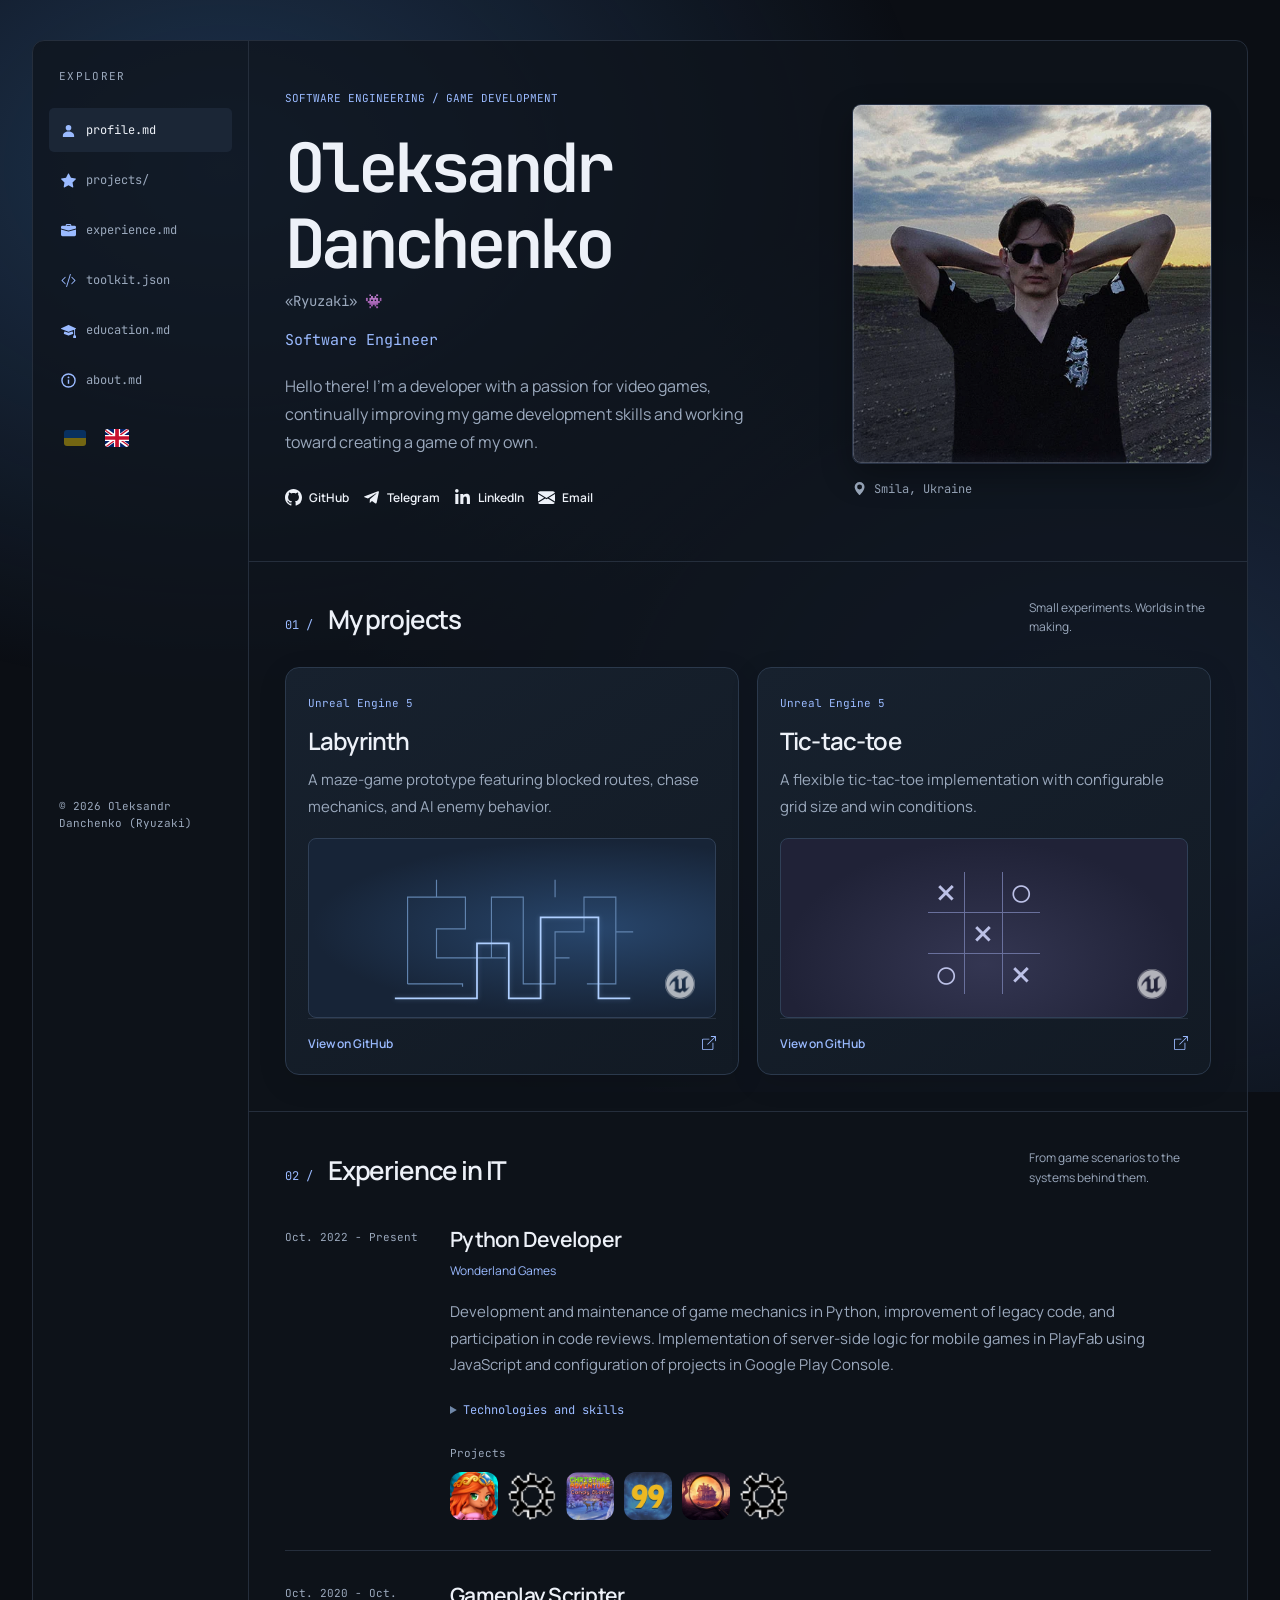
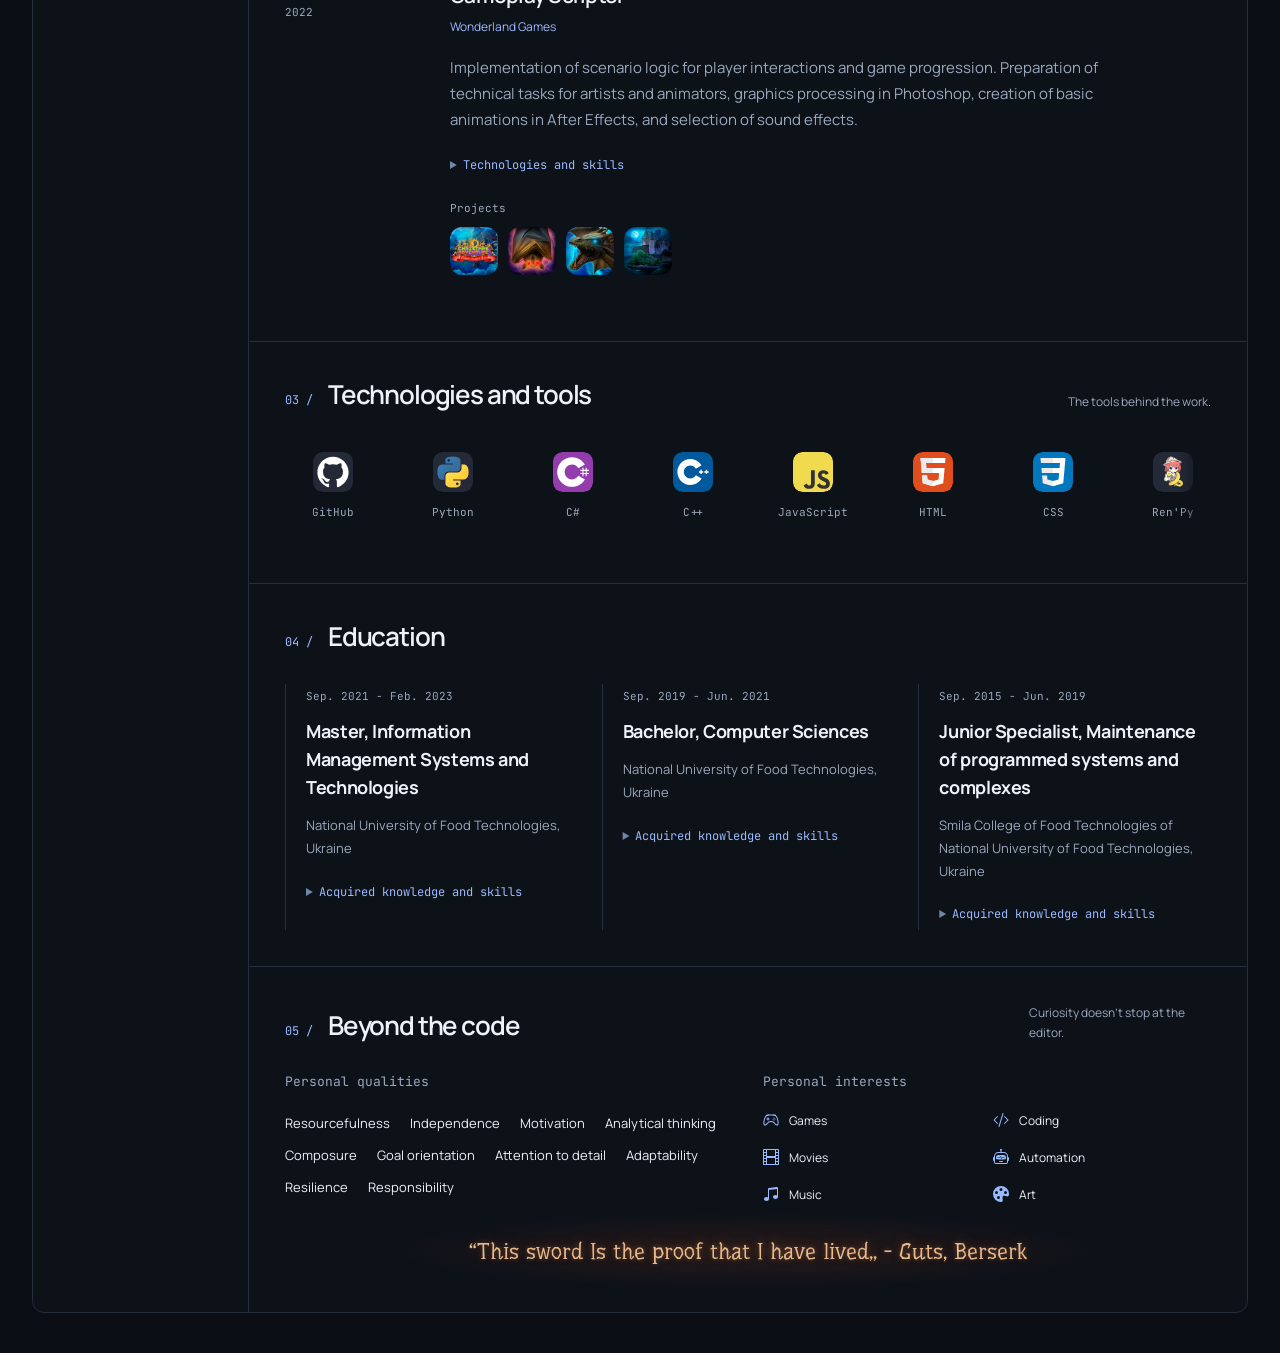
==== commit ecadd1b3: "Polish portfolio animations, typography, and navigation Add subtle background, quote, and portrait e" ====
--- a/index.html
+++ b/index.html
@@ -32,7 +32,7 @@
 		<link rel="preconnect" href="https://fonts.googleapis.com">
 		<link rel="preconnect" href="https://fonts.gstatic.com" crossorigin>
 		<link rel="stylesheet"
-		href="https://fonts.googleapis.com/css2?family=Manrope:wght@400;500;600;700&amp;family=Underdog&amp;display=swap">
+		href="https://fonts.googleapis.com/css2?family=JetBrains+Mono:wght@400;600&amp;family=Manrope:wght@400;500;600;700&amp;family=Underdog&amp;display=swap">
 		<link rel="stylesheet" href="/style.css">
 		<script src="/res/scripts/localization.js" async></script>
 		<script src="/res/scripts/ambient-audio.js" defer></script>
@@ -48,7 +48,7 @@
 				<h2 id="explorer-heading" data-i18n="portfolio.explorer">Explorer</h2>
 				<nav aria-label="Page navigation" data-i18n-label="portfolio.navigation">
 					<a href="#profile">
-						<svg class="icon" aria-hidden="true" focusable="false"><use href="/res/icons/site-icons.svg#coding"></use></svg>
+						<svg class="icon" aria-hidden="true" focusable="false"><use href="/res/icons/site-icons.svg#profile"></use></svg>
 						<span data-i18n="portfolio.file.profile">profile.md</span>
 					</a>
 					<a href="#projects">
@@ -68,7 +68,7 @@
 						<span data-i18n="portfolio.file.education">education.md</span>
 					</a>
 					<a href="#about">
-						<svg class="icon" aria-hidden="true" focusable="false"><use href="/res/icons/site-icons.svg#games"></use></svg>
+						<svg class="icon" aria-hidden="true" focusable="false"><use href="/res/icons/site-icons.svg#about"></use></svg>
 						<span data-i18n="portfolio.file.about">about.md</span>
 					</a>
 				</nav>
@@ -85,7 +85,7 @@
 				<p class="sidebar-copyright" data-i18n="portfolio.footer.copyright">© 2026 Oleksandr Danchenko (Ryuzaki)</p>
 			</aside>
 			<main id="main-content" tabindex="-1">
-				<section class="hero" id="profile" aria-labelledby="profile-name" data-reveal>
+				<section class="hero" id="profile" aria-labelledby="profile-name">
 					<div class="hero-copy">
 						<p class="eyebrow" data-i18n="portfolio.hero.eyebrow">Software engineering / Game development</p>
 						<h1 id="profile-name" data-i18n="profile.name">Oleksandr Danchenko</h1>
@@ -162,6 +162,7 @@
 									<svg class="maze-art" viewBox="0 0 420 240" fill="none" aria-hidden="true">
 										<path d="M30 190V40H130V95H80V145H175V40H230V190H285V100H335V40H390V190H340M30 190H125V195M80 40V10M175 145H200M285 40V10M285 145H310M390 100H420"/>
 										<path class="maze-route" d="M8 215H150V120H205V215H260V75H360V215H415"/>
+										<path class="maze-route-trace" d="M8 215H150V120H205V215H260V75H360V215H415"/>
 									</svg>
 									<div class="engine-mark">
 										<img src="/res/img/projects/placeholders/unreal-engine.webp" alt="" width="256"
--- a/style.css
+++ b/style.css
@@ -6,7 +6,7 @@
     --muted: #9ba9bd;
     --accent: #9abaff;
     --line: #2a3546;
-    --mono: "Cascadia Code", "SFMono-Regular", Consolas, monospace;
+    --mono: "JetBrains Mono", "Cascadia Code", "SFMono-Regular", Consolas, monospace;
     --ease: cubic-bezier(0.2, 0.8, 0.2, 1);
     font-family: "Manrope", "Segoe UI", sans-serif;
     background: var(--page);
@@ -43,7 +43,7 @@
 
 /* Shared page styles */
 .language-switcher { display: flex; align-items: center; gap: 10px; padding-left: 24px; border-left: 1px solid var(--line); }
-.language-switcher-button { display: grid; place-items: center; width: 32px; height: 32px; padding: 5px; border: 0; background: transparent; opacity: 0.42; transform-origin: center; transition: opacity 180ms, transform 180ms; }
+.language-switcher-button { display: grid; place-items: center; width: 32px; height: 32px; padding: 5px; border: 0; background: transparent; opacity: 0.42; transform-origin: center; transition: opacity 300ms var(--ease), transform 300ms var(--ease); }
 .language-switcher-button img { width: 22px; height: 16px; object-fit: cover; border-radius: 3px; }
 .language-switcher-button.is-selected { opacity: 1; transform: scale(1.12); }
 .language-switcher-button:hover { opacity: 1; }
@@ -59,7 +59,7 @@
 .hero-role { margin: 22px 0 0; color: var(--accent); font: 16px/1.6 var(--mono); }
 .hero-description { margin: 20px 0 26px; color: var(--muted); font-size: 16px; max-width: 48ch; }
 .contact-links { display: flex; flex-wrap: wrap; gap: 10px 18px; }
-.contact-link { display: inline-flex; align-items: center; gap: 7px; padding: 7px 0; font-size: 12px; font-weight: 600; transition: color 180ms; }
+.contact-link { display: inline-flex; align-items: center; gap: 7px; padding: 7px 0; font-size: 12px; font-weight: 600; transition: color 300ms var(--ease); }
 .contact-link .icon { width: 17px; height: 17px; }
 .contact-link:hover { color: var(--accent); }
 .hero-signature { display: flex; align-items: center; gap: 12px; margin-top: 30px; font: 11px var(--mono); color: var(--muted); }
@@ -69,6 +69,36 @@
 .portrait-frame img { width: 100%; height: 100%; object-fit: cover; object-position: 50% 40%; }
 .portrait-frame::after { content: ""; position: absolute; inset: 55% 0 0; background: linear-gradient(transparent, #0d111855); pointer-events: none; }
 .hero-portrait figcaption { display: flex; align-items: center; gap: 8px; padding-top: 18px; color: var(--muted); font: 11px var(--mono); }
+
+/* A calm first impression: each part settles into place without shifting layout. */
+@keyframes hero-enter {
+    from { opacity: 0; transform: translateY(16px); }
+    to { opacity: 1; transform: translateY(0); }
+}
+@keyframes hero-title-enter {
+    from { transform: translateY(10px); }
+    to { transform: translateY(0); }
+}
+@keyframes hero-photo-enter {
+    from { transform: translateY(12px); }
+    to { transform: none; }
+}
+
+.hero-copy > .eyebrow,
+.hero-copy > h1,
+.hero-copy > .hero-signature,
+.hero-copy > .hero-role,
+.hero-copy > .hero-description,
+.hero-copy > .contact-section,
+.hero-portrait {
+    animation: hero-enter 760ms var(--ease) both;
+}
+.hero-copy > h1 { animation-name: hero-title-enter; animation-delay: 90ms; }
+.hero-copy > .hero-signature { animation-delay: 170ms; }
+.hero-copy > .hero-role { animation-delay: 220ms; }
+.hero-copy > .hero-description { animation-delay: 300ms; }
+.hero-copy > .contact-section { animation-delay: 390ms; }
+.hero-portrait { animation-name: hero-photo-enter; animation-delay: 210ms; }
 
 /* A consistent rhythm, without wrapping every section in a card. */
 .content-section { border-top: 1px solid var(--line); padding: 48px 0 64px; }
@@ -90,8 +120,14 @@
 .engine-mark img { width: 100%; height: 100%; filter: brightness(0) invert(1); opacity: 0.65; }
 .maze-art { position: absolute; width: 90%; height: 78%; left: 5%; top: 20%; stroke: #6083ae; stroke-width: 2; }
 .maze-route { stroke: #afcfff; stroke-width: 3; filter: drop-shadow(0 0 5px #7fa7dd66); }
+.maze-route-trace { stroke: #e4f1ff; stroke-width: 3.5; stroke-linecap: round; stroke-dasharray: 1000; stroke-dashoffset: 1000; opacity: 0; filter: drop-shadow(0 0 7px #a4d2ff); transition: stroke-dashoffset 1150ms var(--ease), opacity 400ms var(--ease); }
 .board-art { display: grid; grid-template-columns: repeat(3, 1fr); position: absolute; width: 154px; height: 154px; top: 66px; left: calc(50% - 77px); }
 .board-art i { display: grid; place-items: center; color: #bcc1e7; font: normal 40px/1 var(--mono); border-right: 1px solid #69709c; border-bottom: 1px solid #69709c; }
+.board-art i:not(:empty) { transition: color 540ms var(--ease), transform 540ms var(--ease); }
+.board-art i:nth-child(3) { transition-delay: 55ms; }
+.board-art i:nth-child(5) { transition-delay: 110ms; }
+.board-art i:nth-child(7) { transition-delay: 165ms; }
+.board-art i:nth-child(9) { transition-delay: 220ms; }
 .board-art i:nth-child(3n) { border-right: 0; }
 .board-art i:nth-last-child(-n+3) { border-bottom: 0; }
 .project-details { position: relative; padding: 25px 26px; }
@@ -105,7 +141,7 @@
 .timeline-entry { display: grid; grid-template-columns: 180px minmax(0, 1fr); gap: 30px; padding: 30px 0; border-top: 1px solid var(--line); }
 .timeline-entry:first-child { border-top: 0; padding-top: 8px; }
 .entry-period { margin: 3px 0 0; color: var(--muted); font: 11px/1.8 var(--mono); }
-.experience-body h3 { font-size: 22px; letter-spacing: -0.035em; margin: 0 0 5px; font-weight: 600; }
+.experience-body h3 { font-size: 22px; letter-spacing: -0.035em; margin: 0 0 5px; font-weight: 600; transition: color 360ms var(--ease); }
 .experience-body > a { display: inline-block; color: var(--accent); font-size: 12px; }
 .experience-body > a p { margin: 0; }
 .experience-body > a:hover { text-decoration: underline; text-underline-offset: 4px; }
@@ -126,15 +162,17 @@
 .technology-list span { font: 10px/1.5 var(--mono); color: var(--muted); overflow-wrap: anywhere; }
 
 /* The quote remains a quiet easter egg, not a visible music player. */
-.quote-interlude { padding: 48px 10%; border-top: 1px solid var(--line); background: radial-gradient(ellipse at 50% 100%, #b9672410, transparent 70%); }
+.quote-interlude { position: relative; isolation: isolate; padding: 48px 10%; border-top: 1px solid var(--line); background: radial-gradient(ellipse at 50% 100%, #b9672410, transparent 70%); }
+.quote-interlude::before { content: ""; position: absolute; z-index: 0; inset: -35% 8%; pointer-events: none; background: radial-gradient(ellipse at center, #e16c3738 0%, #c94c2724 35%, transparent 72%); opacity: 0.55; transform: scale(0.92); animation: ember-halo 4.2s ease-in-out infinite alternate; }
 .quote-card { margin: 0; }
-.quote-audio-toggle { display: block; width: 100%; border: 0; padding: 14px; background: transparent; color: #e9b98c; font: 22px/1.8 "Underdog", cursive; text-align: center; cursor: var(--cursor-quote, pointer); text-shadow: 0 -2px 12px #d15b2633; }
-.quote-audio-toggle:not(:disabled) { animation: ember-light 3s ease-in-out infinite alternate; }
-@keyframes ember-light { to { text-shadow: 0 -2px 6px #e9984966, 0 -7px 18px #c4472433; } }
+.quote-audio-toggle { position: relative; z-index: 1; display: block; width: 100%; border: 0; padding: 14px; background: transparent; color: #e9b98c; font: 22px/1.8 "Underdog", cursive; text-align: center; cursor: var(--cursor-quote, pointer); text-shadow: 0 0 5px #f4aa6555, 0 -3px 14px #d15b2640; }
+.quote-audio-toggle:not(:disabled) { animation: ember-light 3.6s ease-in-out infinite alternate; }
+@keyframes ember-halo { to { opacity: 0.95; transform: scale(1.08); } }
+@keyframes ember-light { to { color: #ffd0a4; text-shadow: 0 0 8px #ffcf8d99, 0 -5px 20px #ee7b4777, 0 -12px 30px #b83c244d; } }
 
 .education-section > .section-content { display: grid; grid-template-columns: repeat(3, minmax(0, 1fr)); gap: 30px; }
-.education-entry { min-width: 0; border-left: 1px solid var(--line); padding-left: 22px; }
-.education-entry h3 { font-size: 16px; line-height: 1.55; letter-spacing: -0.02em; margin: 12px 0; }
+.education-entry { min-width: 0; border-left: 1px solid var(--line); padding-left: 22px; transition: border-color 420ms var(--ease); }
+.education-entry h3 { font-size: 16px; line-height: 1.55; letter-spacing: -0.02em; margin: 12px 0; transition: color 420ms var(--ease); }
 .education-entry > a { color: var(--muted); font-size: 12px; }
 .education-entry > a:hover { color: var(--accent); }
 .personal-grid { display: grid; grid-template-columns: 1fr 1fr; gap: 60px; }
@@ -150,7 +188,7 @@
 .theme-workspace .workspace-explorer { display: block; align-self: start; position: sticky; top: 24px; padding: 28px 16px; }
 .workspace-explorer h2 { color: var(--muted); margin: 0 0 25px 10px; font: 10px var(--mono); text-transform: uppercase; letter-spacing: 0.12em; }
 .workspace-explorer nav { display: flex; flex-direction: column; gap: 6px; }
-.workspace-explorer a { display: flex; align-items: center; gap: 10px; padding: 11px 12px; border-radius: 5px; font: 11px var(--mono); color: var(--muted); }
+.workspace-explorer a { display: flex; align-items: center; gap: 10px; padding: 11px 12px; border-radius: 5px; font: 11px var(--mono); color: var(--muted); transition: color 340ms var(--ease), background-color 340ms var(--ease); }
 .workspace-explorer a:hover, .workspace-explorer a[aria-current="location"] { color: var(--ink); background: #243146; }
 .theme-workspace main { border-left: 1px solid var(--line); }
 .theme-workspace .hero { margin: 0; padding: 48px 36px; gap: 30px; grid-template-columns: 1.2fr 0.8fr; }
@@ -191,9 +229,12 @@
 .theme-workspace .interest-list { grid-template-columns: repeat(2, minmax(0, 1fr)); }
 
 /* Content starts visible; enhancement is opt-in, and keyboard focus reveals it. */
-.reveal-pending { opacity: 0; transform: translateY(18px); }
-[data-reveal] { transition: opacity 650ms var(--ease), transform 650ms var(--ease); }
+.reveal-pending { opacity: 0; transform: translateY(16px); }
+[data-reveal] { transition: opacity 750ms var(--ease), transform 750ms var(--ease); }
 .reveal-pending:focus-within { opacity: 1; transform: none; }
+.project-item:nth-child(2) { transition-delay: 100ms; }
+.education-entry:nth-child(2) { transition-delay: 90ms; }
+.education-entry:nth-child(3) { transition-delay: 180ms; }
 
 @media (max-width: 1050px) {
     .hero { gap: 45px; }
@@ -284,6 +325,7 @@
 
 @media (forced-colors: active) {
     :root { scrollbar-color: auto; }
+    .theme-workspace::before { display: none; }
     .project-card, .theme-workspace .portfolio-layout { border: 1px solid CanvasText; }
     .engine-mark img { filter: none; }
 }
@@ -291,6 +333,7 @@
 @media print {
     :root { color-scheme: light; --page: white; --ink: black; --muted: #333; --accent: #222; --line: #bbb; --surface: white; }
     body, .theme-workspace { --page: white; --ink: black; --muted: #333; --accent: #222; --line: #bbb; --surface: white; padding: 0; background: white; color: black; }
+    .theme-workspace::before { display: none; }
     .workspace-explorer, .quote-interlude { display: none !important; }
     .theme-workspace .portfolio-layout { display: block; border: 0; background: white; }
     .theme-workspace main { border: 0; }
@@ -314,16 +357,37 @@
     --surface: #131922;
     --line: #252e3c;
     --accent: #9abaff;
+    position: relative;
+    isolation: isolate;
     background: var(--page);
     padding-top: 40px;
     padding-bottom: 40px;
+}
+
+/* A slow wash of blue light stays behind the page without following the cursor. */
+.theme-workspace::before {
+    content: "";
+    position: fixed;
+    z-index: -1;
+    inset: -15vmax;
+    pointer-events: none;
+    background:
+        radial-gradient(ellipse at 25% 28%, #3a6ba765, transparent 40%),
+        radial-gradient(ellipse at 78% 72%, #385b9360, transparent 42%);
+    animation: workspace-ambient 26s ease-in-out infinite alternate;
+}
+
+@keyframes workspace-ambient {
+    0% { transform: translate3d(-2%, -1%, 0) scale(1); }
+    50% { transform: translate3d(2%, -2%, 0) scale(1.04); }
+    100% { transform: translate3d(-1%, 2%, 0) scale(1.08); }
 }
 
 /* Clearer typographic hierarchy. */
 .theme-workspace .workspace-explorer h2 { font-size: 11px; }
 .theme-workspace .workspace-explorer a { font-size: 12px; }
 .theme-workspace .eyebrow { font-size: 11px; }
-.theme-workspace h1 { font-size: clamp(48px, 4.6vw, 64px); line-height: 1.12; }
+.theme-workspace h1 { font-size: clamp(56px, 5.3vw, 76px); line-height: 1.12; }
 .theme-workspace .hero-role { font-size: 15px; }
 .theme-workspace .hero-description { font-size: 16px; }
 .theme-workspace .contact-link { font-size: 12px; }
@@ -357,7 +421,7 @@
 }
 
 .theme-workspace .portfolio-layout {
-    background: #0f141c;
+    background: #0f141cc2;
     border: 1px solid var(--line);
     border-radius: 12px;
 }
@@ -394,7 +458,6 @@
 
 .theme-workspace .workspace-explorer a[aria-current="location"] {
     background: #1b2636;
-    font-weight: 600;
 }
 
 .theme-workspace .eyebrow,
@@ -411,6 +474,33 @@
     aspect-ratio: 1;
     border-radius: 8px;
     border: 0;
+    box-shadow: 0 0 0 1px #9abaff30, 0 12px 32px #0005;
+    transition: box-shadow 550ms var(--ease);
+}
+
+.theme-workspace .portrait-frame::before {
+    content: "";
+    position: absolute;
+    z-index: 1;
+    inset: 0;
+    border: 1px solid #c4d9ff;
+    border-radius: inherit;
+    box-shadow: inset 0 0 16px #9abaff66;
+    opacity: 0.25;
+    pointer-events: none;
+    animation: portrait-edge-glint 1.25s ease-out 650ms both;
+}
+
+@keyframes portrait-edge-glint {
+    0% { opacity: 0; }
+    45% { opacity: 0.9; }
+    100% { opacity: 0.25; }
+}
+
+@media (hover: hover) and (pointer: fine) {
+    .theme-workspace .portrait-frame:hover {
+        box-shadow: 0 0 0 1px #9abaff99, 0 0 28px #6c9ee658, 0 12px 36px #0006;
+    }
 }
 
 .theme-workspace .hero-signature {
@@ -437,7 +527,7 @@
     border: 1px solid #2b394c;
     border-radius: 14px;
     box-shadow: 0 8px 28px #0002;
-    transition: border-color 220ms, box-shadow 220ms;
+    transition: border-color 460ms var(--ease), box-shadow 460ms var(--ease);
 }
 
 .theme-workspace .project-card:hover,
@@ -450,6 +540,57 @@
     height: 180px;
     border: 1px solid #304057;
     border-radius: 8px;
+    transition: border-color 560ms var(--ease), box-shadow 560ms var(--ease);
+}
+
+.theme-workspace .project-card:focus-visible .project-thumbnail {
+    border-color: #6385b0;
+    box-shadow: inset 0 0 42px #9abaff1c;
+}
+
+.theme-workspace .project-card:focus-visible .maze-route-trace {
+    stroke-dashoffset: 0;
+    opacity: 1;
+}
+
+.theme-workspace .project-card:focus-visible .board-art i:not(:empty) {
+    color: #f0f3ff;
+    transform: scale(1.12);
+}
+
+@media (hover: hover) and (pointer: fine) {
+    .theme-workspace .project-card:hover .project-thumbnail {
+        border-color: #6385b0;
+        box-shadow: inset 0 0 42px #9abaff1c;
+    }
+
+    .theme-workspace .project-card:hover .maze-route-trace {
+        stroke-dashoffset: 0;
+        opacity: 1;
+    }
+
+    .theme-workspace .project-card:hover .board-art i:not(:empty) {
+        color: #f0f3ff;
+        transform: scale(1.12);
+    }
+
+    .theme-workspace .timeline-entry:hover .experience-body h3,
+    .theme-workspace .education-entry:hover h3 {
+        color: var(--accent);
+    }
+
+    .theme-workspace .education-entry:hover {
+        border-color: var(--accent);
+    }
+}
+
+.theme-workspace .timeline-entry:focus-within .experience-body h3,
+.theme-workspace .education-entry:focus-within h3 {
+    color: var(--accent);
+}
+
+.theme-workspace .education-entry:focus-within {
+    border-color: var(--accent);
 }
 
 .theme-workspace .project-details {
@@ -532,7 +673,7 @@
 }
 
 .theme-workspace .technology-list li {
-    transition: transform 220ms ease;
+    transition: transform 420ms var(--ease);
 }
 
 @media (hover: hover) and (pointer: fine) {
@@ -683,7 +824,7 @@
         scroll-margin-top: 120px;
     }
 
-    .theme-workspace h1 { font-size: clamp(40px, 5.7vw, 52px); }
+    .theme-workspace h1 { font-size: clamp(44px, 6.1vw, 58px); }
 
     .theme-workspace .personal-content .quote-interlude {
         margin-top: 20px;
@@ -696,7 +837,7 @@
 }
 
 @media (max-width: 540px) {
-    .theme-workspace h1 { font-size: clamp(36px, 10.7vw, 52px); }
+    .theme-workspace h1 { font-size: clamp(42px, 11.7vw, 56px); }
 
     .theme-workspace .section-title h2 { font-size: 23px; }
 
@@ -727,9 +868,17 @@
         animation: none !important;
         transform: none !important;
     }
+
+    .theme-workspace .project-card .board-art i,
+    .theme-workspace .technology-list li,
+    .experience-project-list a:hover img {
+        transform: none !important;
+    }
 }
 
 @media (forced-colors: active) {
+    .theme-workspace .portrait-frame { box-shadow: none; }
+    .theme-workspace .portrait-frame::before { display: none; }
     .technology-strip[data-mode="animated"] .technology-strip-viewport {
         mask-image: none;
     }
@@ -748,6 +897,10 @@
         padding: 0;
     }
     .theme-workspace .portfolio-layout { background: white; border: 0; }
+    .theme-workspace h1 { font-size: 32px; }
+    .theme-workspace .portrait-frame { box-shadow: none; }
+    .theme-workspace .portrait-frame::before { display: none; }
+    .hero-copy > *, .hero-portrait { animation: none !important; }
     .technology-strip .technology-strip-viewport { overflow: visible !important; mask-image: none !important; }
     .technology-strip .technology-strip-track { display: block !important; width: auto !important; animation: none !important; transform: none !important; }
     .technology-strip .technology-list:not(.technology-list--copy) { display: grid !important; padding: 0 !important; gap: 20px !important; }
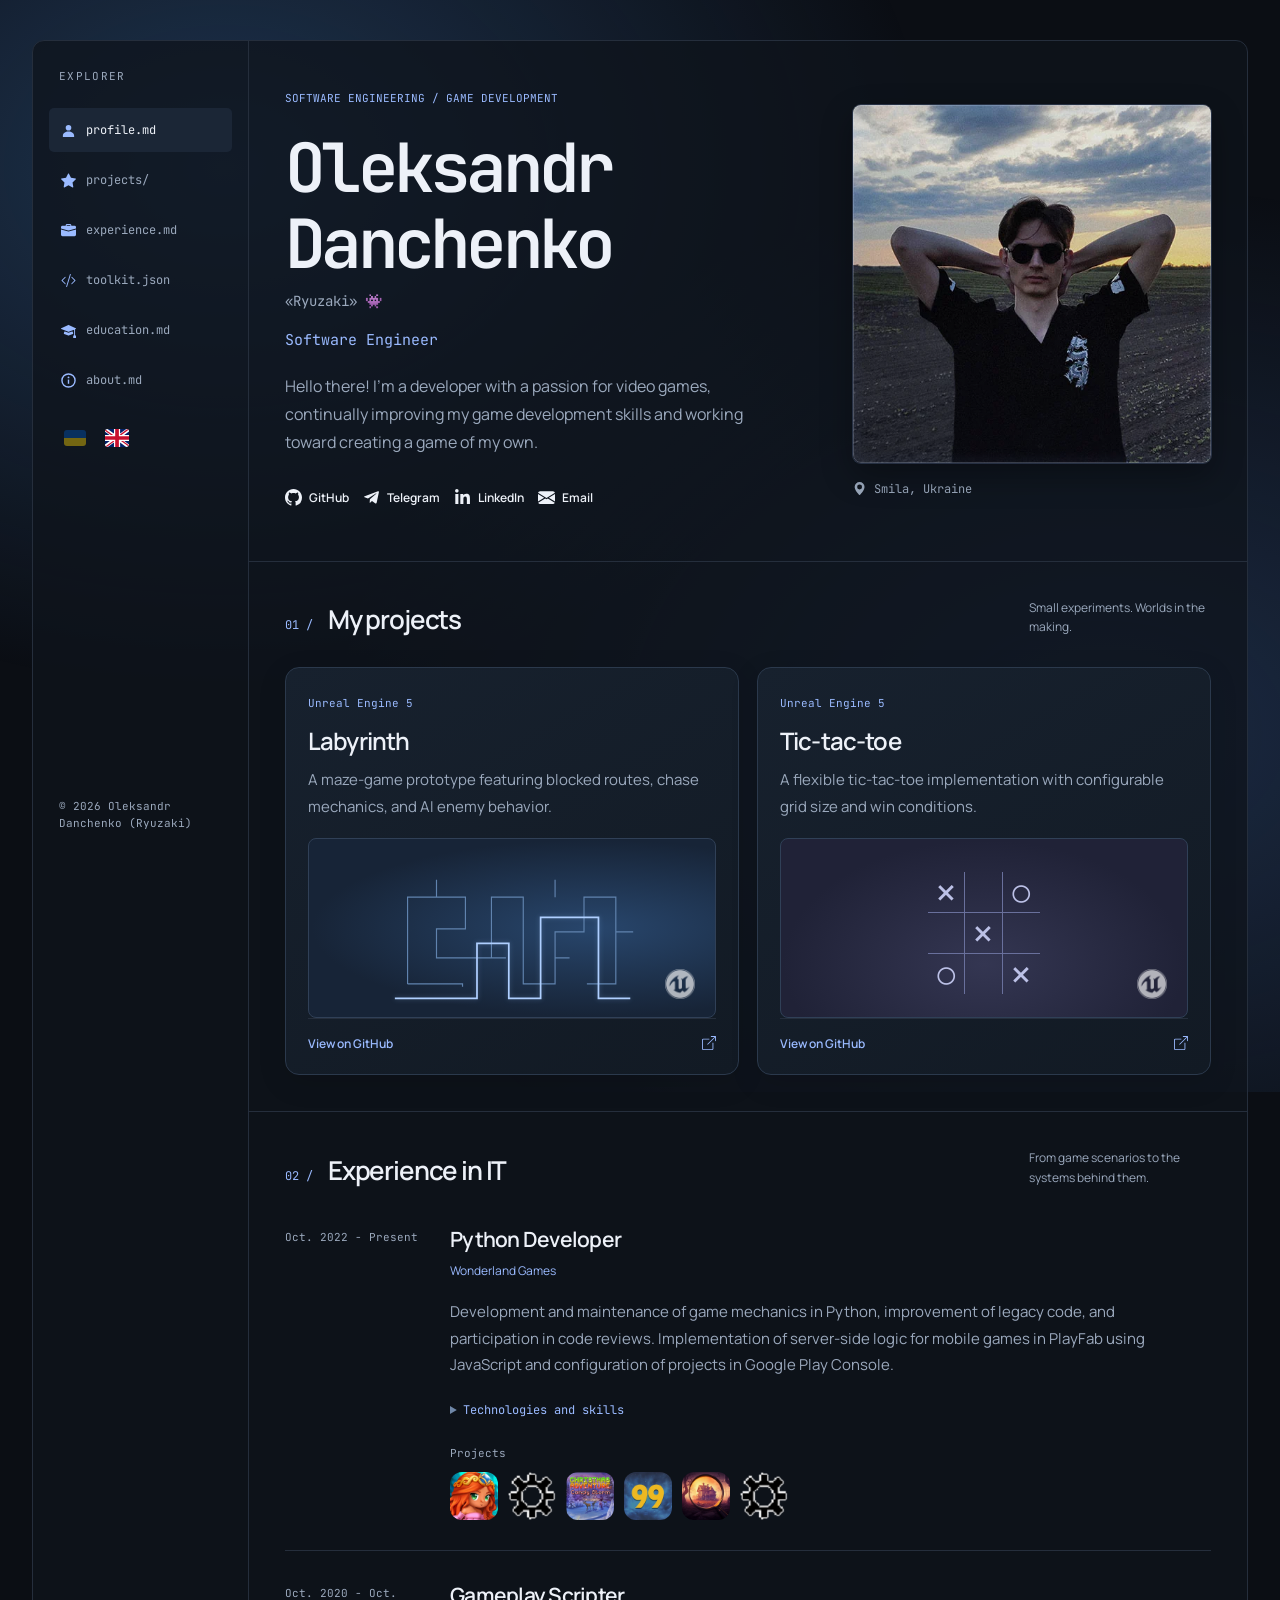
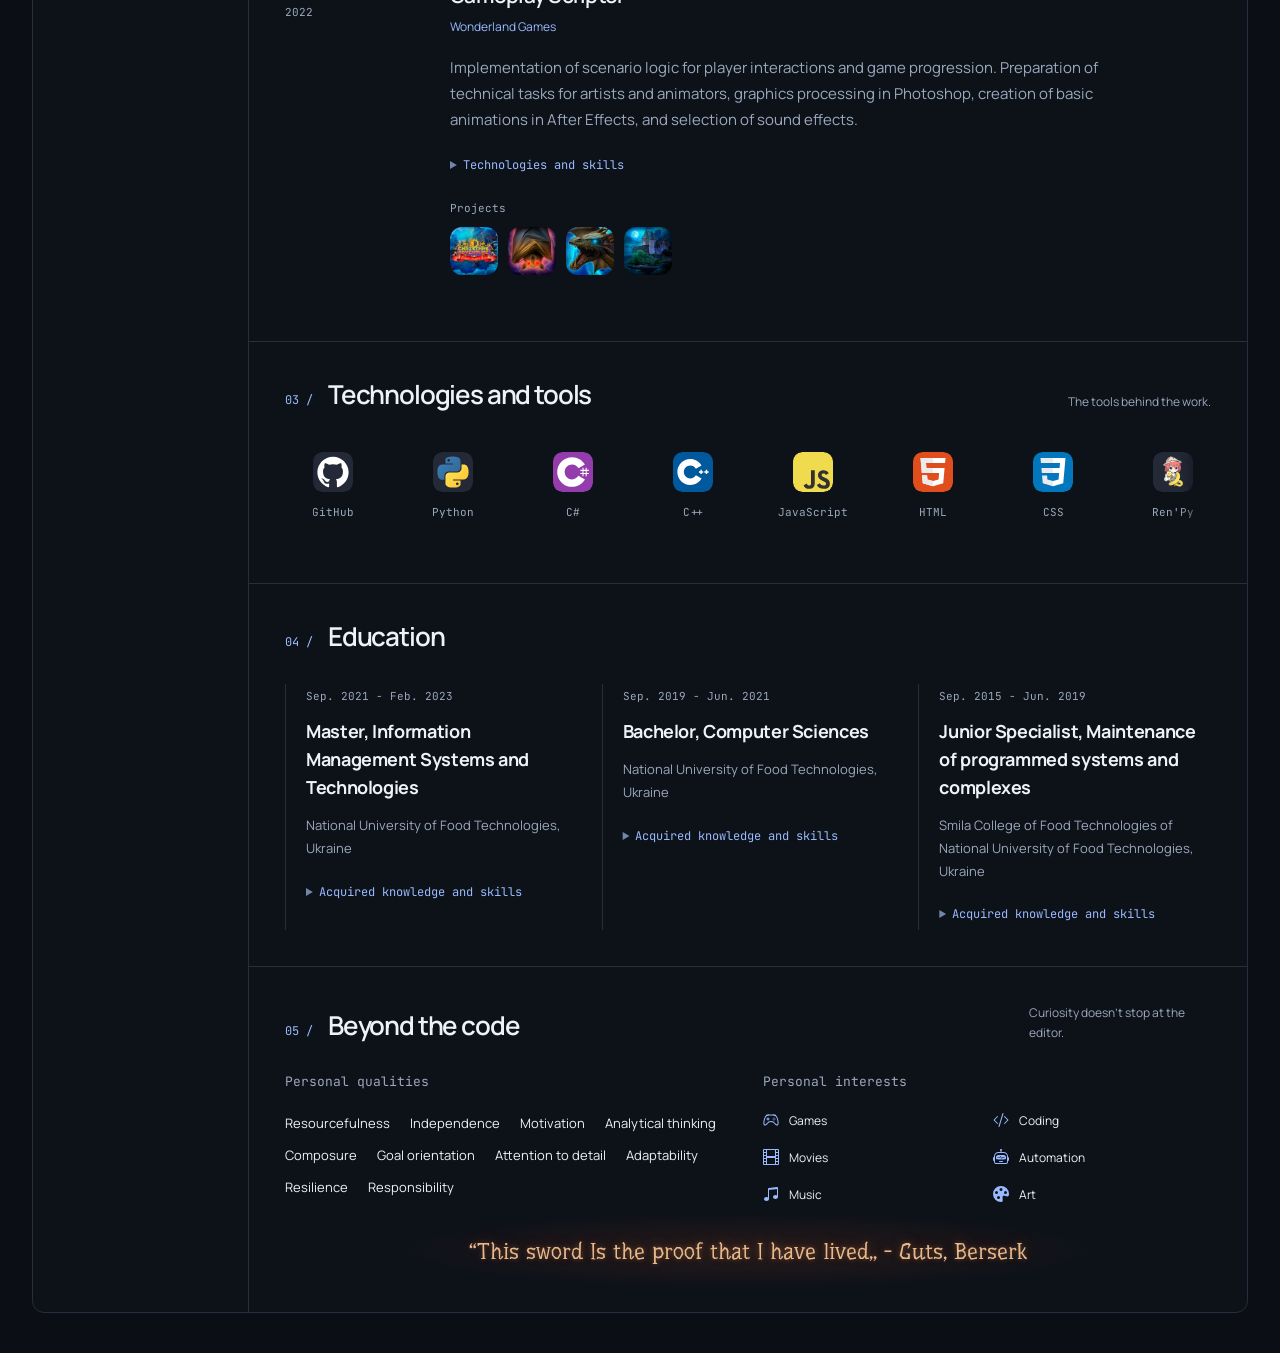
==== commit ae43f468: "fix: improve mobile hero layout and prevent loading flashes - Show the name, photo, and description " ====
--- a/index.html
+++ b/index.html
@@ -2,6 +2,7 @@
 <html class="workspace-root" lang="en" prefix="og: https://ogp.me/ns#">
 	<head>
 		<meta charset="UTF-8">
+		<script src="/res/scripts/localization.js"></script>
 		<title data-i18n="page.title">Oleksandr Danchenko (Ryuzaki) — Software Engineer</title>
 		<link rel="icon" type="image/png" href="/res/img/favicon.png">
 		<meta name="viewport" content="width=device-width, initial-scale=1">
@@ -34,7 +35,6 @@
 		<link rel="stylesheet"
 		href="https://fonts.googleapis.com/css2?family=JetBrains+Mono:wght@400;600&amp;family=Manrope:wght@400;500;600;700&amp;family=Underdog&amp;display=swap">
 		<link rel="stylesheet" href="/style.css">
-		<script src="/res/scripts/localization.js" async></script>
 		<script src="/res/scripts/ambient-audio.js" defer></script>
 		<script src="/res/scripts/site-interactions.js" defer></script>
 		<script src="/res/scripts/technology-strip.js" defer></script>
@@ -86,12 +86,25 @@
 			</aside>
 			<main id="main-content" tabindex="-1">
 				<section class="hero" id="profile" aria-labelledby="profile-name">
-					<div class="hero-copy">
+					<div class="hero-heading">
 						<p class="eyebrow" data-i18n="portfolio.hero.eyebrow">Software engineering / Game development</p>
 						<h1 id="profile-name" data-i18n="profile.name">Oleksandr Danchenko</h1>
 						<div class="hero-signature">
 							<span data-i18n="profile.alias">«Ryuzaki» 👾</span>
 						</div>
+					</div>
+					<figure class="hero-portrait">
+						<div class="portrait-frame">
+							<img src="/res/img/avatar.webp" srcset="/res/img/avatar-320.webp 320w, /res/img/avatar.webp 512w" sizes="(max-width: 700px) 82vw, 420px" alt="Oleksandr Danchenko" width="512" height="512" fetchpriority="high">
+						</div>
+						<figcaption>
+							<svg class="icon" aria-hidden="true" focusable="false">
+								<use href="/res/icons/site-icons.svg#location"></use>
+							</svg>
+							<span data-i18n="profile.location">Smila, Ukraine</span>
+						</figcaption>
+					</figure>
+					<div class="hero-details">
 						<p class="hero-role" data-i18n="profile.role">Software Engineer</p>
 						<p class="hero-description" data-i18n="about.description">Hello there! I'm a developer with a passion for video games, continually improving my game development skills and working toward creating a game of my own.</p>
 						<nav class="contact-section" aria-labelledby="contact-heading">
@@ -129,17 +142,6 @@
 							</div>
 						</nav>
 					</div>
-					<figure class="hero-portrait">
-						<div class="portrait-frame">
-							<img src="/res/img/avatar.webp" srcset="/res/img/avatar-320.webp 320w, /res/img/avatar.webp 512w" sizes="(max-width: 700px) 82vw, 420px" alt="Oleksandr Danchenko" width="512" height="512" fetchpriority="high">
-						</div>
-						<figcaption>
-							<svg class="icon" aria-hidden="true" focusable="false">
-								<use href="/res/icons/site-icons.svg#location"></use>
-							</svg>
-							<span data-i18n="profile.location">Smila, Ukraine</span>
-						</figcaption>
-					</figure>
 				</section>
 				<section class="content-section projects-section" id="projects" aria-labelledby="projects-heading">
 					<div class="section-heading" data-reveal>
--- a/style.css
+++ b/style.css
@@ -14,6 +14,17 @@
     scroll-behavior: smooth;
     scrollbar-color: #466b9f var(--page);
 }
+
+html.is-localizing body { visibility: hidden; }
+html.is-localizing .hero-heading > *,
+html.is-localizing .hero-details > *,
+html.is-localizing .hero-portrait,
+html.is-localizing .portrait-frame::before { animation-play-state: paused; }
+html.use-fallback-fonts {
+    --mono: "Cascadia Code", "SFMono-Regular", Consolas, monospace;
+    font-family: "Segoe UI", sans-serif;
+}
+html.use-fallback-fonts .quote-audio-toggle { font-family: Georgia, serif; }
 
 * { box-sizing: border-box; }
 body { margin: 0; padding: 0 32px 100px; cursor: var(--cursor-default, auto); }
@@ -52,8 +63,9 @@
 main { min-width: 0; }
 
 /* Identity and portrait */
-.hero { display: grid; grid-template-columns: 1.25fr 0.85fr; align-items: center; gap: clamp(40px, 7vw, 110px); padding: 74px 0 90px; }
-.hero-copy { min-width: 0; }
+.hero { display: grid; grid-template-columns: 1.25fr 0.85fr; grid-template-areas: "heading portrait" "details portrait"; align-content: center; align-items: center; gap: clamp(40px, 7vw, 110px); row-gap: 0; padding: 74px 0 90px; }
+.hero-heading { grid-area: heading; align-self: end; min-width: 0; }
+.hero-details { grid-area: details; align-self: start; min-width: 0; }
 .eyebrow { color: var(--accent); font: 11px/1.7 var(--mono); text-transform: uppercase; letter-spacing: 0.1em; margin: 0 0 22px; }
 h1 { font-size: clamp(44px, 5.5vw, 76px); line-height: 1.07; letter-spacing: -0.065em; font-weight: 700; max-width: 11ch; margin: 0; }
 .hero-role { margin: 22px 0 0; color: var(--accent); font: 16px/1.6 var(--mono); }
@@ -64,7 +76,7 @@
 .contact-link:hover { color: var(--accent); }
 .hero-signature { display: flex; align-items: center; gap: 12px; margin-top: 30px; font: 11px var(--mono); color: var(--muted); }
 .hero-signature > span:first-child { color: var(--accent); font-size: 20px; }
-.hero-portrait { position: relative; margin: 0 14px 0 0; }
+.hero-portrait { grid-area: portrait; align-self: center; position: relative; margin: 0 14px 0 0; }
 .portrait-frame { position: relative; overflow: hidden; border-radius: 10px; background: var(--surface); aspect-ratio: 1 / 1.08; }
 .portrait-frame img { width: 100%; height: 100%; object-fit: cover; object-position: 50% 40%; }
 .portrait-frame::after { content: ""; position: absolute; inset: 55% 0 0; background: linear-gradient(transparent, #0d111855); pointer-events: none; }
@@ -84,20 +96,20 @@
     to { transform: none; }
 }
 
-.hero-copy > .eyebrow,
-.hero-copy > h1,
-.hero-copy > .hero-signature,
-.hero-copy > .hero-role,
-.hero-copy > .hero-description,
-.hero-copy > .contact-section,
+.hero-heading > .eyebrow,
+.hero-heading > h1,
+.hero-heading > .hero-signature,
+.hero-details > .hero-role,
+.hero-details > .hero-description,
+.hero-details > .contact-section,
 .hero-portrait {
     animation: hero-enter 760ms var(--ease) both;
 }
-.hero-copy > h1 { animation-name: hero-title-enter; animation-delay: 90ms; }
-.hero-copy > .hero-signature { animation-delay: 170ms; }
-.hero-copy > .hero-role { animation-delay: 220ms; }
-.hero-copy > .hero-description { animation-delay: 300ms; }
-.hero-copy > .contact-section { animation-delay: 390ms; }
+.hero-heading > h1 { animation-name: hero-title-enter; animation-delay: 90ms; }
+.hero-heading > .hero-signature { animation-delay: 170ms; }
+.hero-details > .hero-role { animation-delay: 220ms; }
+.hero-details > .hero-description { animation-delay: 300ms; }
+.hero-details > .contact-section { animation-delay: 390ms; }
 .hero-portrait { animation-name: hero-photo-enter; animation-delay: 210ms; }
 
 /* A consistent rhythm, without wrapping every section in a card. */
@@ -191,7 +203,7 @@
 .workspace-explorer a { display: flex; align-items: center; gap: 10px; padding: 11px 12px; border-radius: 5px; font: 11px var(--mono); color: var(--muted); transition: color 340ms var(--ease), background-color 340ms var(--ease); }
 .workspace-explorer a:hover, .workspace-explorer a[aria-current="location"] { color: var(--ink); background: #243146; }
 .theme-workspace main { border-left: 1px solid var(--line); }
-.theme-workspace .hero { margin: 0; padding: 48px 36px; gap: 30px; grid-template-columns: 1.2fr 0.8fr; }
+.theme-workspace .hero { margin: 0; padding: 48px 36px; gap: 30px; row-gap: 0; grid-template-columns: 1.2fr 0.8fr; }
 .theme-workspace .eyebrow { font-size: 10px; letter-spacing: 0; color: #82b8a2; }
 .theme-workspace .eyebrow::before { content: "// "; }
 .theme-workspace h1 { font: 600 clamp(32px, 3.7vw, 52px)/1.16 var(--mono); letter-spacing: -0.07em; }
@@ -240,7 +252,7 @@
     .hero { gap: 45px; }
     .theme-workspace .portfolio-layout { grid-template-columns: 195px minmax(0, 1fr); }
     .theme-workspace .workspace-explorer { padding: 25px 10px; }
-    .theme-workspace .hero { grid-template-columns: 1fr 0.7fr; padding: 32px 24px; gap: 24px; }
+    .theme-workspace .hero { grid-template-columns: 1fr 0.7fr; padding: 32px 24px; gap: 24px; row-gap: 0; }
     .theme-workspace .content-section { padding: 32px 24px; }
     .theme-workspace .section-heading { display: block; }
     .theme-workspace .section-intro { margin-top: 10px; max-width: none; }
@@ -285,7 +297,7 @@
 @media (max-width: 540px) {
     body { padding-inline: 20px; }
     .language-switcher { margin-left: auto; }
-    .hero { grid-template-columns: 1fr; gap: 30px; padding-top: 38px; }
+    .hero { grid-template-columns: 1fr; grid-template-areas: "heading" "portrait" "details"; gap: 30px; padding-top: 38px; }
     h1 { font-size: clamp(40px, 11.5vw, 60px); max-width: 12ch; }
     .eyebrow { margin-bottom: 16px; }
     .hero-description { max-width: none; }
@@ -900,7 +912,8 @@
     .theme-workspace h1 { font-size: 32px; }
     .theme-workspace .portrait-frame { box-shadow: none; }
     .theme-workspace .portrait-frame::before { display: none; }
-    .hero-copy > *, .hero-portrait { animation: none !important; }
+    .hero, .theme-workspace .hero { grid-template-areas: "heading portrait" "details portrait"; row-gap: 0; }
+    .hero-heading > *, .hero-details > *, .hero-portrait { animation: none !important; }
     .technology-strip .technology-strip-viewport { overflow: visible !important; mask-image: none !important; }
     .technology-strip .technology-strip-track { display: block !important; width: auto !important; animation: none !important; transform: none !important; }
     .technology-strip .technology-list:not(.technology-list--copy) { display: grid !important; padding: 0 !important; gap: 20px !important; }
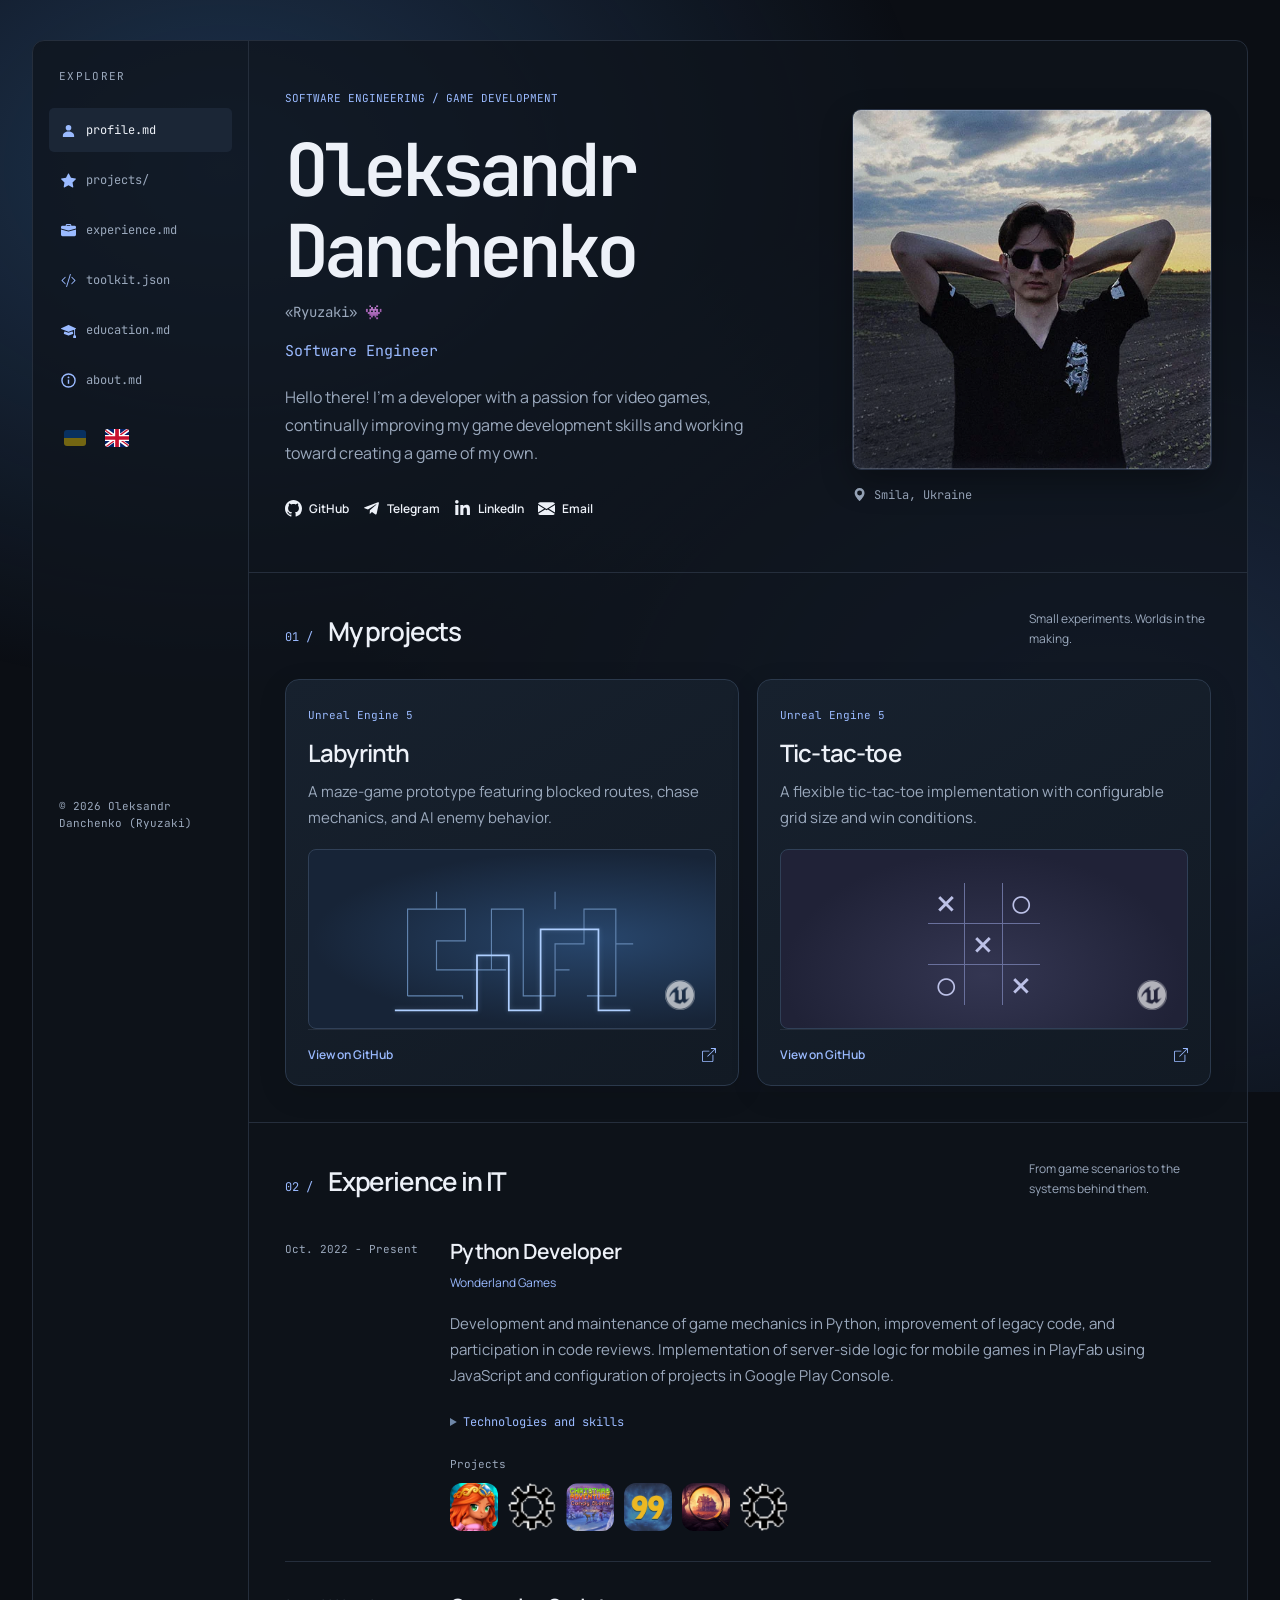
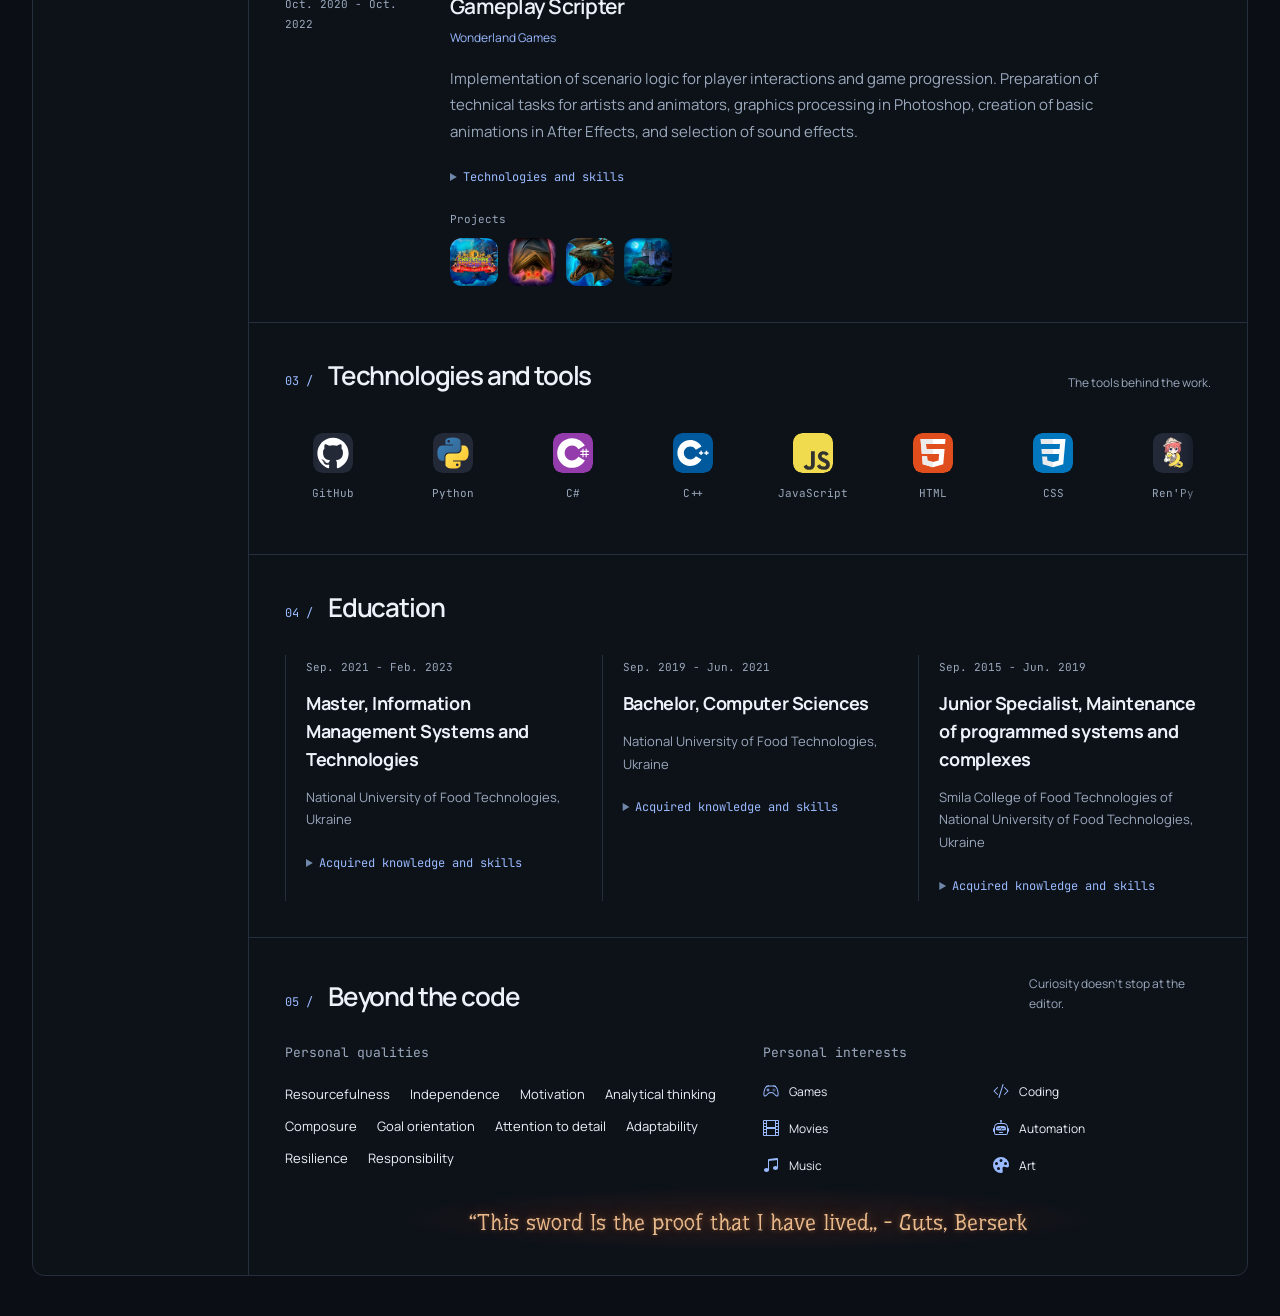
==== commit 0da320ff: "feat: improve mobile navigation and responsive layout - synchronize the horizontal navigation with p" ====
--- a/index.html
+++ b/index.html
@@ -597,6 +597,9 @@
 						</section>
 				</section>
 			</main>
+			<footer class="mobile-footer">
+				<p data-i18n="portfolio.footer.copyright">© 2026 Oleksandr Danchenko (Ryuzaki)</p>
+			</footer>
 		</div>
 	</body>
 </html>
--- a/style.css
+++ b/style.css
@@ -201,7 +201,7 @@
 .workspace-explorer h2 { color: var(--muted); margin: 0 0 25px 10px; font: 10px var(--mono); text-transform: uppercase; letter-spacing: 0.12em; }
 .workspace-explorer nav { display: flex; flex-direction: column; gap: 6px; }
 .workspace-explorer a { display: flex; align-items: center; gap: 10px; padding: 11px 12px; border-radius: 5px; font: 11px var(--mono); color: var(--muted); transition: color 340ms var(--ease), background-color 340ms var(--ease); }
-.workspace-explorer a:hover, .workspace-explorer a[aria-current="location"] { color: var(--ink); background: #243146; }
+.workspace-explorer a[aria-current="location"] { color: var(--ink); background: #243146; }
 .theme-workspace main { border-left: 1px solid var(--line); }
 .theme-workspace .hero { margin: 0; padding: 48px 36px; gap: 30px; row-gap: 0; grid-template-columns: 1.2fr 0.8fr; }
 .theme-workspace .eyebrow { font-size: 10px; letter-spacing: 0; color: #82b8a2; }
@@ -226,6 +226,7 @@
 .theme-workspace .project-description { font-size: 13px; }
 .theme-workspace .board-art { width: 132px; height: 132px; left: calc(50% - 66px); top: 65px; }
 .theme-workspace .timeline-entry { grid-template-columns: 145px minmax(0, 1fr); gap: 20px; }
+.theme-workspace .timeline-entry:last-child { padding-bottom: 0; }
 .theme-workspace .entry-period { font-size: 10px; }
 .theme-workspace .experience-body h3 { font-size: 19px; }
 .theme-workspace .technology-list { grid-template-columns: repeat(4, minmax(0, 1fr)); gap: 26px; }
@@ -399,7 +400,7 @@
 .theme-workspace .workspace-explorer h2 { font-size: 11px; }
 .theme-workspace .workspace-explorer a { font-size: 12px; }
 .theme-workspace .eyebrow { font-size: 11px; }
-.theme-workspace h1 { font-size: clamp(56px, 5.3vw, 76px); line-height: 1.12; }
+.theme-workspace h1 { font-size: clamp(60px, 5.7vw, 82px); line-height: 1.12; }
 .theme-workspace .hero-role { font-size: 15px; }
 .theme-workspace .hero-description { font-size: 16px; }
 .theme-workspace .contact-link { font-size: 12px; }
@@ -454,6 +455,8 @@
     overflow-wrap: anywhere;
 }
 
+.mobile-footer { display: none; }
+
 .theme-workspace .workspace-explorer a {
     min-height: 44px;
 }
@@ -464,12 +467,19 @@
     color: var(--accent);
 }
 
-.theme-workspace .workspace-explorer a:hover {
-    background: #161e29;
-}
-
 .theme-workspace .workspace-explorer a[aria-current="location"] {
     background: #1b2636;
+}
+
+@media (hover: hover) and (pointer: fine) {
+    .workspace-explorer a:hover {
+        color: var(--ink);
+        background: #243146;
+    }
+
+    .theme-workspace .workspace-explorer a:hover {
+        background: #161e29;
+    }
 }
 
 .theme-workspace .eyebrow,
@@ -646,7 +656,7 @@
 .theme-workspace .quote-audio-toggle {
     font-size: 22px;
     line-height: 1.5;
-    padding: 8px 14px;
+    padding: 8px 14px 0;
 }
 
 .theme-workspace .education-section > .section-content {
@@ -724,7 +734,7 @@
     scroll-snap-type: x proximity;
     scrollbar-width: thin;
     scrollbar-color: #466b9f transparent;
-    padding-bottom: 14px;
+    padding-bottom: 8px;
 }
 
 .technology-strip[data-mode="animated"] .technology-strip-track,
@@ -738,7 +748,7 @@
     display: flex;
     flex: 0 0 auto;
     gap: 24px;
-    padding: 10px 24px 10px 0;
+    padding: 10px 24px 0 0;
 }
 
 .technology-strip[data-mode="animated"] .technology-list li,
@@ -773,15 +783,16 @@
 
 @media (max-width: 760px) {
     .theme-workspace {
+        --muted: #aab6c7;
         padding-top: 24px;
         padding-bottom: 24px;
     }
 
     /* The same navigation changes shape, instead of adding a second menu. */
     .theme-workspace .workspace-explorer {
-        display: grid;
-        grid-template-columns: auto minmax(0, 1fr);
-        column-gap: 8px;
+        display: flex;
+        flex-direction: row;
+        gap: 8px;
         align-items: center;
         position: sticky;
         top: 0;
@@ -806,41 +817,77 @@
     }
 
     .theme-workspace .workspace-explorer nav {
-        grid-column: 1 / -1;
+        flex: 1 1 auto;
+        min-width: 0;
         flex-direction: row;
         overflow-x: auto;
-        scrollbar-width: thin;
-        gap: 4px;
-        padding: 3px;
-    }
+        overscroll-behavior-x: contain;
+        scroll-snap-type: x proximity;
+        scrollbar-width: none;
+        gap: 2px;
+        padding: 2px;
+    }
+
+    .theme-workspace .workspace-explorer nav::-webkit-scrollbar { display: none; }
 
     .theme-workspace .workspace-explorer a {
         flex-shrink: 0;
+        min-height: 40px;
+        padding: 9px 10px;
         white-space: nowrap;
         font-size: 11px;
+        scroll-snap-align: start;
     }
 
     .theme-workspace .workspace-explorer .language-switcher {
-        margin: 8px 0 0 3px;
+        flex: 0 0 auto;
+        gap: 4px;
+        margin: 0;
+        padding-left: 8px;
+        border-left: 1px solid var(--line);
+    }
+
+    .theme-workspace .language-switcher-button {
+        width: 30px;
+        height: 30px;
+        padding: 4px;
+    }
+
+    .theme-workspace .language-switcher-button img {
+        width: 20px;
+        height: 14px;
     }
 
     .theme-workspace .sidebar-copyright {
-        margin: 8px 4px 0 0;
-        padding-top: 0;
-        font-size: 10px;
-        line-height: 1.4;
-        text-align: right;
+        display: none;
+    }
+
+    .theme-workspace .mobile-footer {
+        display: block;
+        padding: 20px 24px;
+        border-top: 1px solid var(--line);
+        color: var(--muted);
+        text-align: center;
+    }
+
+    .theme-workspace .mobile-footer p {
+        margin: 0;
+        font: 11px/1.6 var(--mono);
     }
 
     .theme-workspace main > [id] {
-        scroll-margin-top: 120px;
-    }
-
-    .theme-workspace h1 { font-size: clamp(44px, 6.1vw, 58px); }
+        scroll-margin-top: 72px;
+    }
+
+    .theme-workspace h1 { font-size: clamp(46px, 6.4vw, 60px); }
+
+    .theme-workspace .section-intro { font-size: 13px; }
+    .theme-workspace .entry-period,
+    .theme-workspace .timeline-subheading { font-size: 11.5px; }
 
     .theme-workspace .personal-content .quote-interlude {
         margin-top: 20px;
-        padding-bottom: 12px;
+        padding-bottom: 0;
     }
 
     .theme-workspace .quote-audio-toggle {
@@ -849,7 +896,7 @@
 }
 
 @media (max-width: 540px) {
-    .theme-workspace h1 { font-size: clamp(42px, 11.7vw, 56px); }
+    .theme-workspace h1 { font-size: clamp(44px, 12.4vw, 58px); }
 
     .theme-workspace .section-title h2 { font-size: 23px; }
 
@@ -869,9 +916,28 @@
         gap: 26px 10px;
     }
 
+    .theme-workspace .experience-project-list {
+        gap: clamp(5px, 1.5vw, 7px);
+    }
+    .theme-workspace .experience-project-list img {
+        width: clamp(36px, 11.2vw, 42px);
+        height: clamp(36px, 11.2vw, 42px);
+        border-radius: 10px;
+    }
+
     .technology-strip[data-mode="manual"] .technology-list:not(.technology-list--copy) {
-        gap: 20px;
+        gap: 6px;
         padding-right: 0;
+    }
+
+    .technology-strip[data-mode="manual"] .technology-list li {
+        flex-basis: 68px;
+        width: 68px;
+    }
+
+    .technology-strip[data-mode="manual"] .technology-list span {
+        font-size: 10px;
+        line-height: 1.35;
     }
 }
 
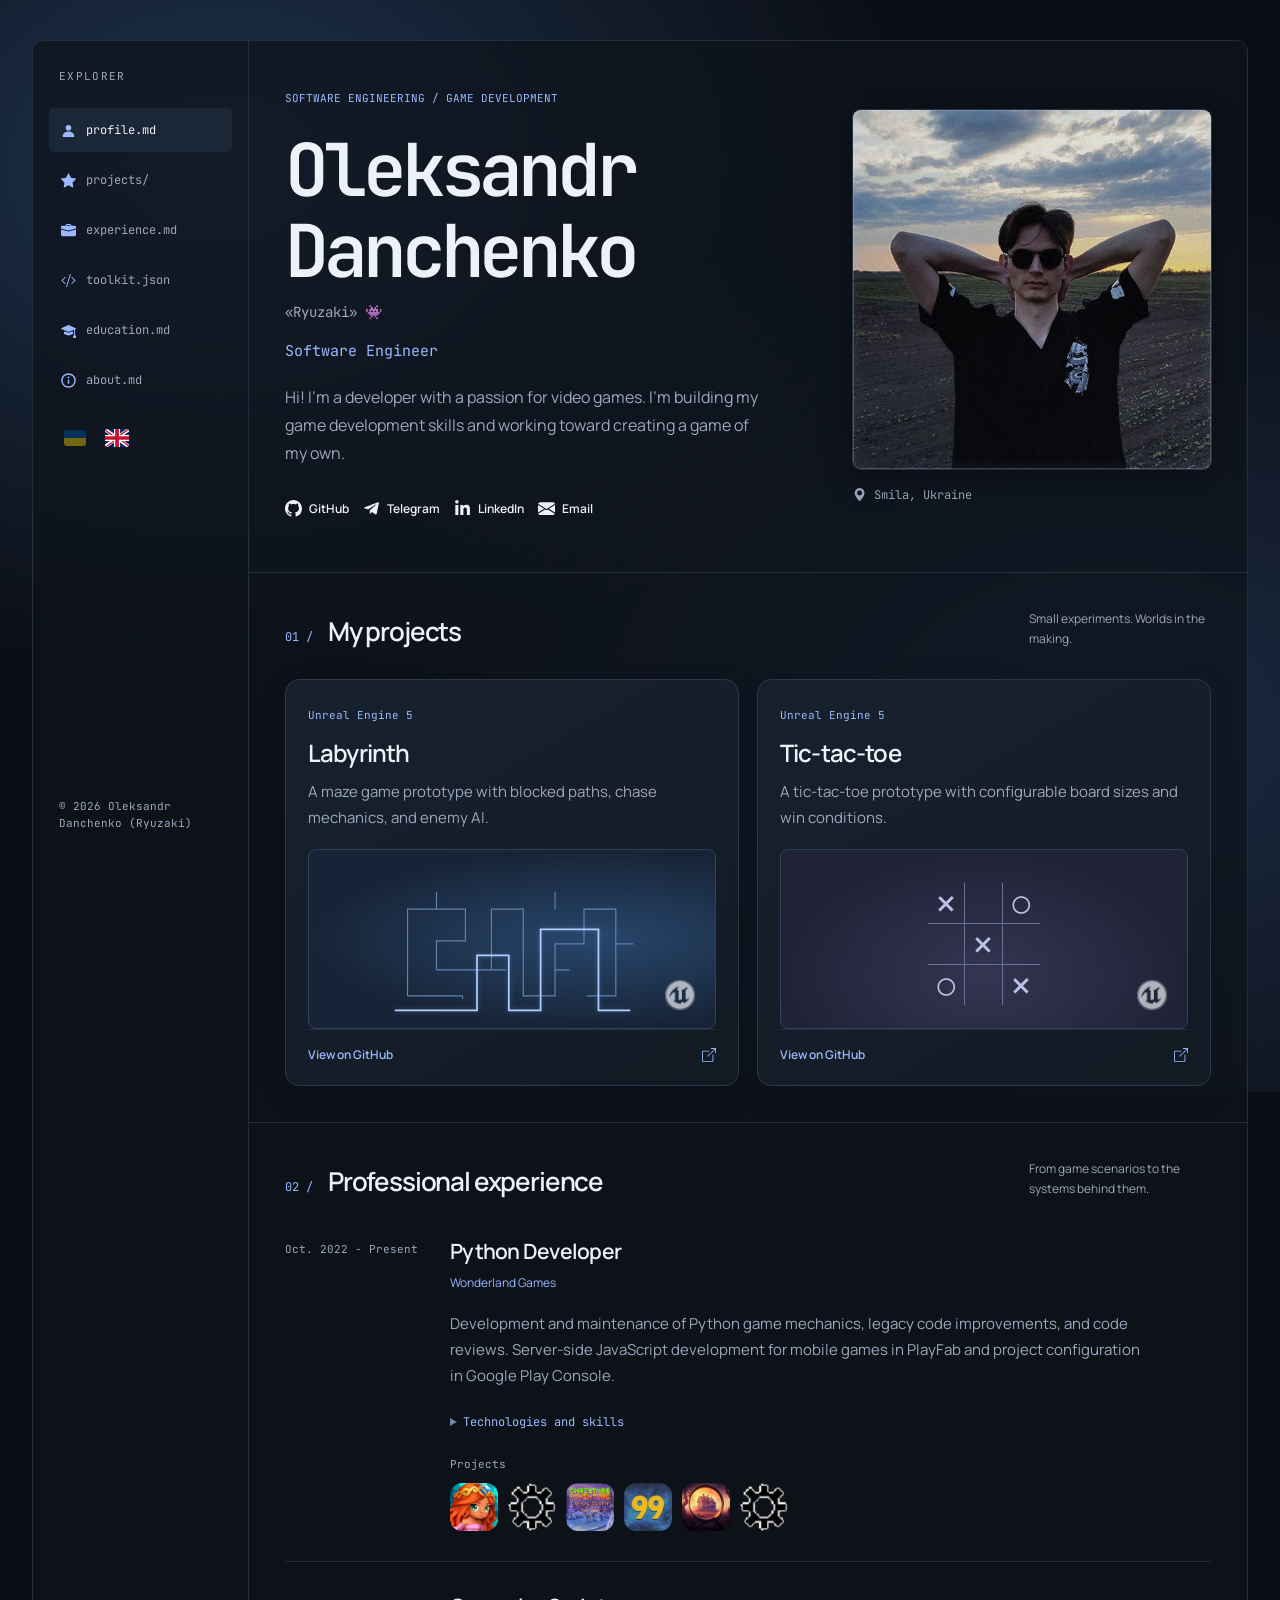
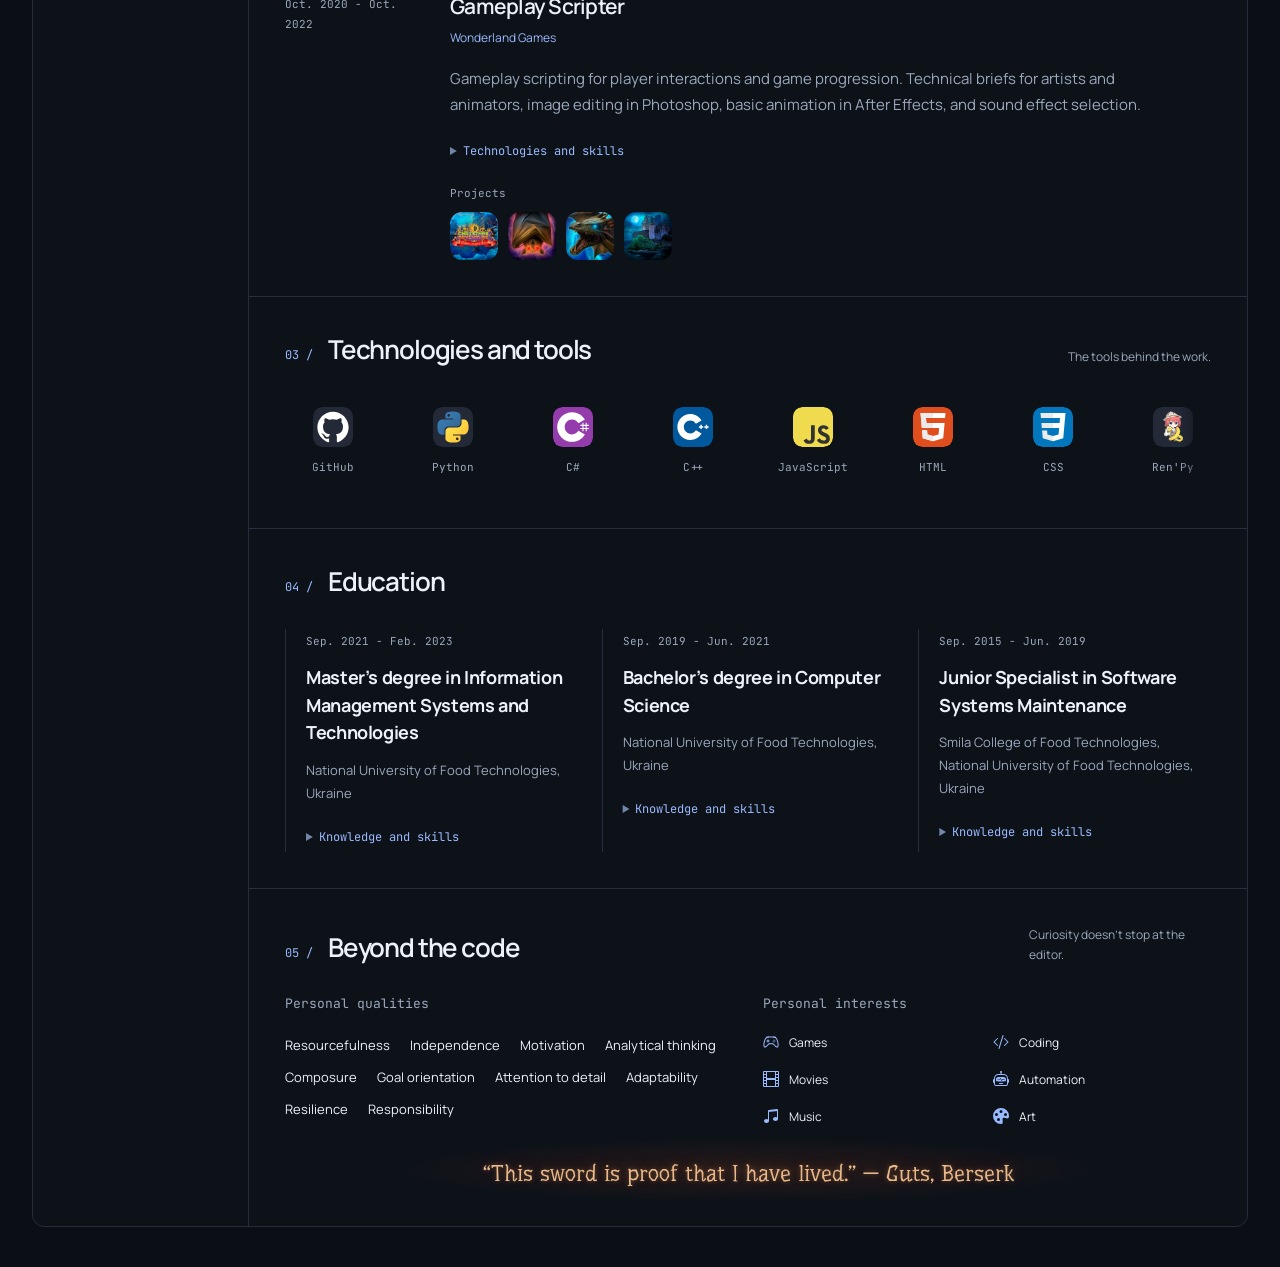
==== commit 74b56916: "feat: add a localized 404 page and improve accessibility - Add a responsive Workspace-style 404 page" ====
--- a/index.html
+++ b/index.html
@@ -106,7 +106,7 @@
 					</figure>
 					<div class="hero-details">
 						<p class="hero-role" data-i18n="profile.role">Software Engineer</p>
-						<p class="hero-description" data-i18n="about.description">Hello there! I'm a developer with a passion for video games, continually improving my game development skills and working toward creating a game of my own.</p>
+						<p class="hero-description" data-i18n="about.description">Hi! I'm a developer with a passion for video games. I'm building my game development skills and working toward creating a game of my own.</p>
 						<nav class="contact-section" aria-labelledby="contact-heading">
 							<h2 class="contact-heading visually-hidden" id="contact-heading" data-i18n="contact.heading">Contact me</h2>
 							<div class="contact-links">
@@ -158,7 +158,7 @@
 								<div class="project-details">
 									<span class="project-technology" data-i18n="projects.labyrinth.technology">Unreal Engine 5</span>
 									<h3 class="project-title" data-i18n="projects.labyrinth.title">Labyrinth</h3>
-									<p class="project-description" data-i18n="projects.labyrinth.description">A maze-game prototype featuring blocked routes, chase mechanics, and AI enemy behavior.</p>
+									<p class="project-description" data-i18n="projects.labyrinth.description">A maze game prototype with blocked paths, chase mechanics, and enemy AI.</p>
 								</div>
 								<div class="project-thumbnail project-thumbnail--maze">
 									<svg class="maze-art" viewBox="0 0 420 240" fill="none" aria-hidden="true">
@@ -185,7 +185,7 @@
 								<div class="project-details">
 									<span class="project-technology" data-i18n="projects.ticTacToe.technology">Unreal Engine 5</span>
 									<h3 class="project-title" data-i18n="projects.ticTacToe.title">Tic-tac-toe</h3>
-									<p class="project-description" data-i18n="projects.ticTacToe.description">A flexible tic-tac-toe implementation with configurable grid size and win conditions.</p>
+									<p class="project-description" data-i18n="projects.ticTacToe.description">A tic-tac-toe prototype with configurable board sizes and win conditions.</p>
 								</div>
 								<div class="project-thumbnail project-thumbnail--board">
 									<div class="board-art" aria-hidden="true">
@@ -218,7 +218,7 @@
 					<div class="section-heading" data-reveal>
 						<div class="section-title">
 							<span class="section-index" aria-hidden="true">02 /</span>
-							<h2 id="experience-heading" data-i18n="experience.heading">Experience in IT</h2>
+							<h2 id="experience-heading" data-i18n="experience.heading">Professional experience</h2>
 						</div>
 						<p class="section-intro" data-i18n="portfolio.experience.intro">From game scenarios to the systems behind them.</p>
 					</div>
@@ -230,21 +230,21 @@
 								<a href="https://www.wonderland-games.com/" target="_blank" rel="noopener noreferrer">
 									<p data-i18n="experience.pythonDeveloper.company">Wonderland Games</p>
 								</a>
-								<p class="timeline-description" data-i18n="experience.pythonDeveloper.description">Development and maintenance of game mechanics in Python, improvement of legacy code, and participation in code reviews. Implementation of server-side logic for mobile games in PlayFab using JavaScript and configuration of projects in Google Play Console.</p>
+								<p class="timeline-description" data-i18n="experience.pythonDeveloper.description">Development and maintenance of Python game mechanics, legacy code improvements, and code reviews. Server-side JavaScript development for mobile games in PlayFab and project configuration in Google Play Console.</p>
 								<details class="entry-skills">
 									<summary data-i18n="experience.pythonDeveloper.skillsHeading">Technologies and skills</summary>
 									<ul class="skill-list">
 										<li data-i18n="experience.pythonDeveloper.skills.python">Python</li>
-										<li data-i18n="experience.pythonDeveloper.skills.pyCharm">Pycharm</li>
+										<li data-i18n="experience.pythonDeveloper.skills.pyCharm">PyCharm</li>
 										<li data-i18n="experience.pythonDeveloper.skills.javascript">JavaScript</li>
-										<li data-i18n="experience.pythonDeveloper.skills.github">Github</li>
+										<li data-i18n="experience.pythonDeveloper.skills.github">GitHub</li>
 										<li data-i18n="experience.pythonDeveloper.skills.gitLfs">Git LFS</li>
 										<li data-i18n="experience.pythonDeveloper.skills.fork">Fork</li>
 										<li data-i18n="experience.pythonDeveloper.skills.unity">Unity</li>
 										<li data-i18n="experience.pythonDeveloper.skills.legacyCode">Legacy code</li>
 										<li data-i18n="experience.pythonDeveloper.skills.mvc">MVC</li>
 										<li data-i18n="experience.pythonDeveloper.skills.api">API</li>
-										<li data-i18n="experience.pythonDeveloper.skills.localization">Localisation</li>
+										<li data-i18n="experience.pythonDeveloper.skills.localization">Localization</li>
 										<li data-i18n="experience.pythonDeveloper.skills.uiProgramming">UI programming</li>
 										<li data-i18n="experience.pythonDeveloper.skills.codeReview">Code review</li>
 										<li data-i18n="experience.pythonDeveloper.skills.playFab">PlayFab</li>
@@ -305,7 +305,7 @@
 								<a href="https://www.wonderland-games.com/" target="_blank" rel="noopener noreferrer">
 									<p data-i18n="experience.gameplayScripter.company">Wonderland Games</p>
 								</a>
-								<p class="timeline-description" data-i18n="experience.gameplayScripter.description">Implementation of scenario logic for player interactions and game progression. Preparation of technical tasks for artists and animators, graphics processing in Photoshop, creation of basic animations in After Effects, and selection of sound effects.</p>
+								<p class="timeline-description" data-i18n="experience.gameplayScripter.description">Gameplay scripting for player interactions and game progression. Technical briefs for artists and animators, image editing in Photoshop, basic animation in After Effects, and sound effect selection.</p>
 								<details class="entry-skills">
 									<summary data-i18n="experience.gameplayScripter.skillsHeading">Technologies and skills</summary>
 									<ul class="skill-list">
@@ -321,7 +321,7 @@
 										<li data-i18n="experience.gameplayScripter.skills.sfx">SFX</li>
 										<li data-i18n="experience.gameplayScripter.skills.notepadPlusPlus">Notepad++</li>
 										<li data-i18n="experience.gameplayScripter.skills.manualTesting">Manual testing</li>
-										<li data-i18n="experience.gameplayScripter.skills.teamLeadership">Team leading</li>
+										<li data-i18n="experience.gameplayScripter.skills.teamLeadership">Team leadership</li>
 									</ul>
 								</details>
 								<p class="timeline-subheading" data-i18n="experience.gameplayScripter.projectsHeading">Projects</p>
@@ -450,14 +450,14 @@
 					<div class="section-content">
 						<article class="education-entry" data-reveal>
 							<p class="entry-period" data-i18n="education.master.period">Sep. 2021 - Feb. 2023</p>
-							<h3 data-i18n="education.master.degree">Master, Information Management Systems and Technologies</h3>
+							<h3 data-i18n="education.master.degree">Master’s degree in Information Management Systems and Technologies</h3>
 							<a href="https://nuft.edu.ua/" target="_blank" rel="noopener noreferrer">
 								<p data-i18n="education.master.institution">National University of Food Technologies, Ukraine</p>
 							</a>
 							<details class="entry-skills">
-								<summary data-i18n="education.master.skillsHeading">Acquired knowledge and skills</summary>
+								<summary data-i18n="education.master.skillsHeading">Knowledge and skills</summary>
 								<ul class="skill-list">
-									<li data-i18n="education.master.skills.clientServer">Client–server</li>
+									<li data-i18n="education.master.skills.clientServer">Client–server architecture</li>
 									<li data-i18n="education.master.skills.cloudTechnologies">Cloud technologies</li>
 									<li data-i18n="education.master.skills.innovativeProjects">Innovative projects</li>
 									<li data-i18n="education.master.skills.systemsModeling">Systems modeling</li>
@@ -469,12 +469,12 @@
 						</article>
 						<article class="education-entry" data-reveal>
 							<p class="entry-period" data-i18n="education.bachelor.period">Sep. 2019 - Jun. 2021</p>
-							<h3 data-i18n="education.bachelor.degree">Bachelor, Computer Sciences</h3>
+							<h3 data-i18n="education.bachelor.degree">Bachelor’s degree in Computer Science</h3>
 							<a href="https://nuft.edu.ua/" target="_blank" rel="noopener noreferrer">
 								<p data-i18n="education.bachelor.institution">National University of Food Technologies, Ukraine</p>
 							</a>
 							<details class="entry-skills">
-								<summary data-i18n="education.bachelor.skillsHeading">Acquired knowledge and skills</summary>
+								<summary data-i18n="education.bachelor.skillsHeading">Knowledge and skills</summary>
 								<ul class="skill-list">
 									<li data-i18n="education.bachelor.skills.csharp">C#</li>
 									<li data-i18n="education.bachelor.skills.css">CSS</li>
@@ -490,12 +490,12 @@
 						</article>
 						<article class="education-entry" data-reveal>
 							<p class="entry-period" data-i18n="education.juniorSpecialist.period">Sep. 2015 - Jun. 2019</p>
-							<h3 data-i18n="education.juniorSpecialist.degree">Junior Specialist, Maintenance of programmed systems and complexes</h3>
+							<h3 data-i18n="education.juniorSpecialist.degree">Junior Specialist in Software Systems Maintenance</h3>
 							<a href="https://www.stxt.com.ua/" target="_blank" rel="noopener noreferrer">
-								<p data-i18n="education.juniorSpecialist.institution">Smila College of Food Technologies of National University of Food Technologies, Ukraine</p>
+								<p data-i18n="education.juniorSpecialist.institution">Smila College of Food Technologies, National University of Food Technologies, Ukraine</p>
 							</a>
 							<details class="entry-skills">
-								<summary data-i18n="education.juniorSpecialist.skillsHeading">Acquired knowledge and skills</summary>
+								<summary data-i18n="education.juniorSpecialist.skillsHeading">Knowledge and skills</summary>
 								<ul class="skill-list">
 									<li data-i18n="education.juniorSpecialist.skills.oop">OOP</li>
 									<li data-i18n="education.juniorSpecialist.skills.pascal">Pascal</li>
@@ -507,7 +507,7 @@
 									<li data-i18n="education.juniorSpecialist.skills.windows">Windows</li>
 									<li data-i18n="education.juniorSpecialist.skills.linux">Linux</li>
 									<li data-i18n="education.juniorSpecialist.skills.virtualBox">VirtualBox</li>
-									<li data-i18n="education.juniorSpecialist.skills.algorithmization">Algorithmization</li>
+									<li data-i18n="education.juniorSpecialist.skills.algorithmization">Algorithm design</li>
 									<li data-i18n="education.juniorSpecialist.skills.photoshop">Photoshop</li>
 									<li data-i18n="education.juniorSpecialist.skills.flash">Flash</li>
 									<li data-i18n="education.juniorSpecialist.skills.word">Word</li>
@@ -588,7 +588,7 @@
 						<section class="quote-interlude" aria-label="Quote" data-i18n-label="portfolio.quote" data-reveal>
 							<blockquote class="quote-card">
 								<button type="button" class="quote-audio-toggle" id="ambient-audio-toggle" aria-pressed="false">
-									<span data-i18n="about.quote">“This sword Is the proof that I have lived„ - Guts, Berserk</span>
+									<span data-i18n="about.quote">“This sword is proof that I have lived.” — Guts, Berserk</span>
 								</button>
 							</blockquote>
 							<audio id="ambient-audio" preload="none" loop>
--- a/style.css
+++ b/style.css
@@ -202,6 +202,7 @@
 .workspace-explorer nav { display: flex; flex-direction: column; gap: 6px; }
 .workspace-explorer a { display: flex; align-items: center; gap: 10px; padding: 11px 12px; border-radius: 5px; font: 11px var(--mono); color: var(--muted); transition: color 340ms var(--ease), background-color 340ms var(--ease); }
 .workspace-explorer a[aria-current="location"] { color: var(--ink); background: #243146; }
+.workspace-explorer a:focus-visible { outline-offset: -3px; }
 .theme-workspace main { border-left: 1px solid var(--line); }
 .theme-workspace .hero { margin: 0; padding: 48px 36px; gap: 30px; row-gap: 0; grid-template-columns: 1.2fr 0.8fr; }
 .theme-workspace .eyebrow { font-size: 10px; letter-spacing: 0; color: #82b8a2; }
